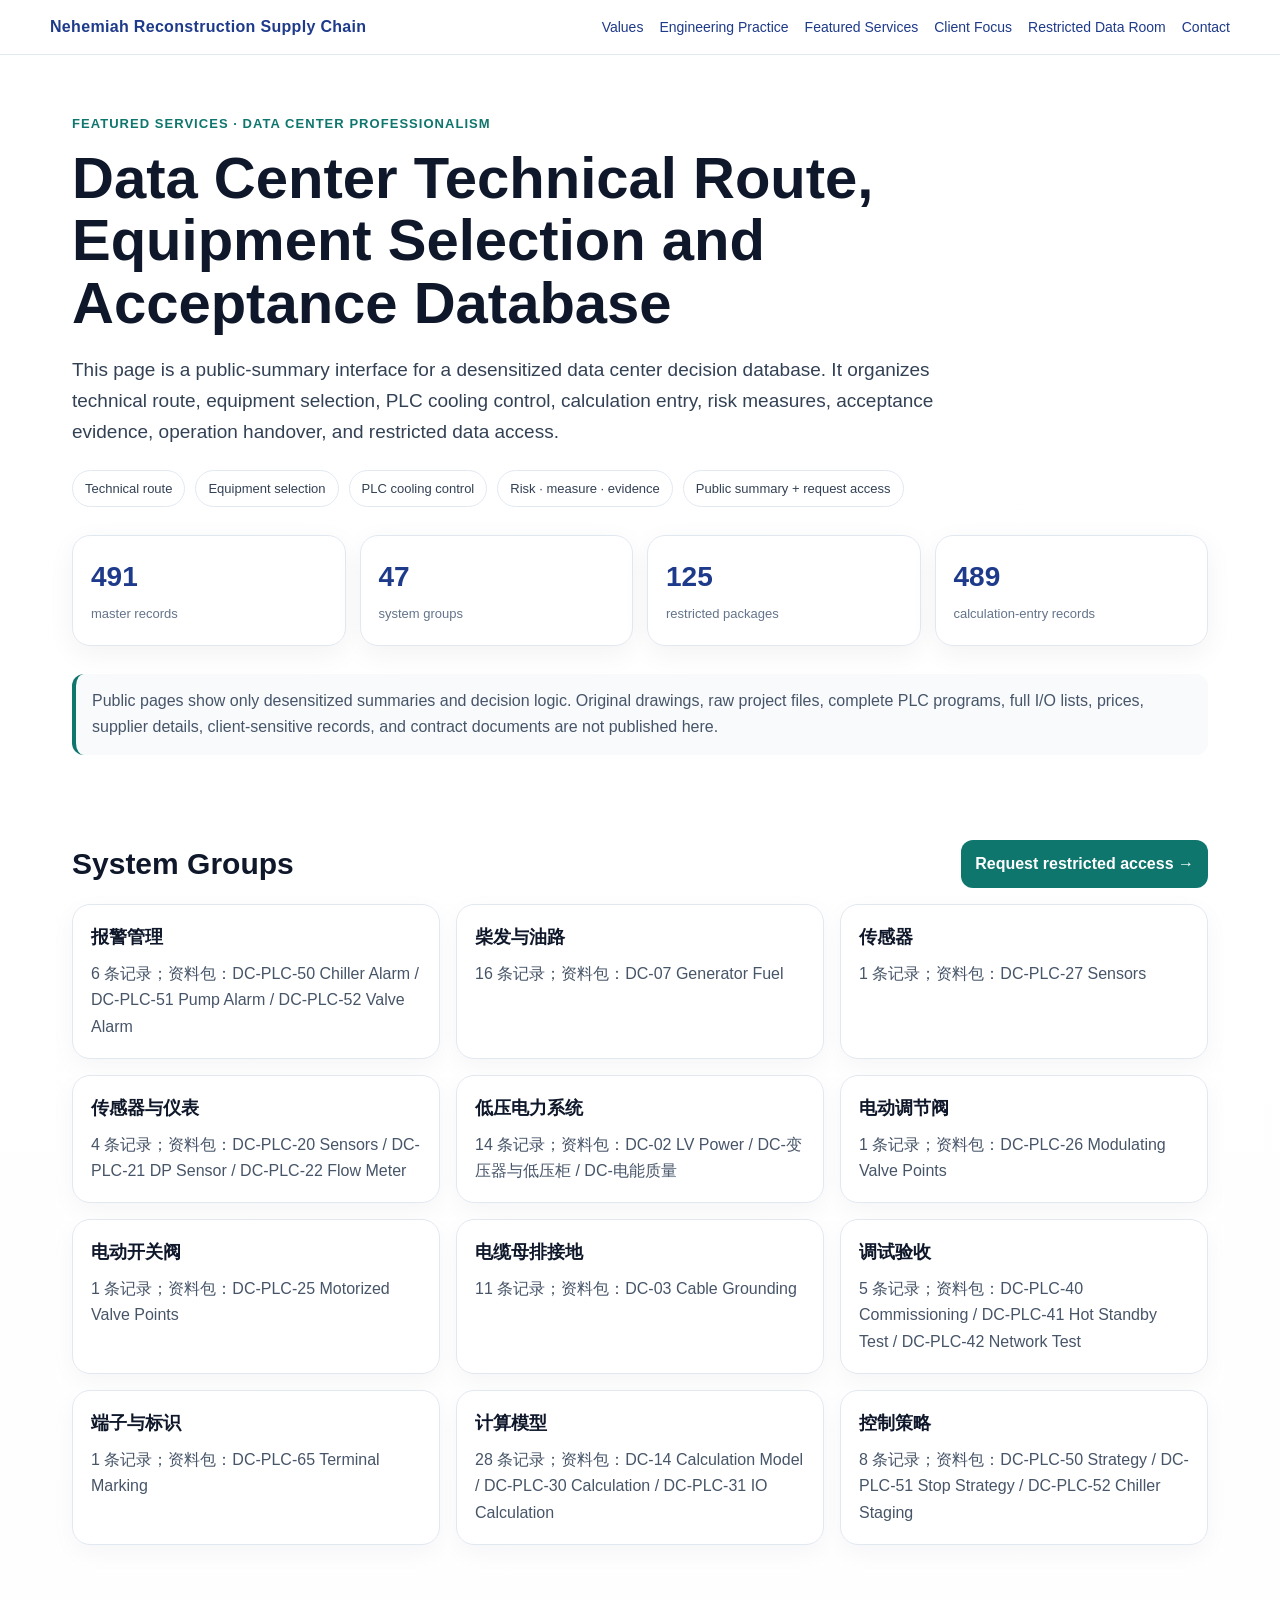
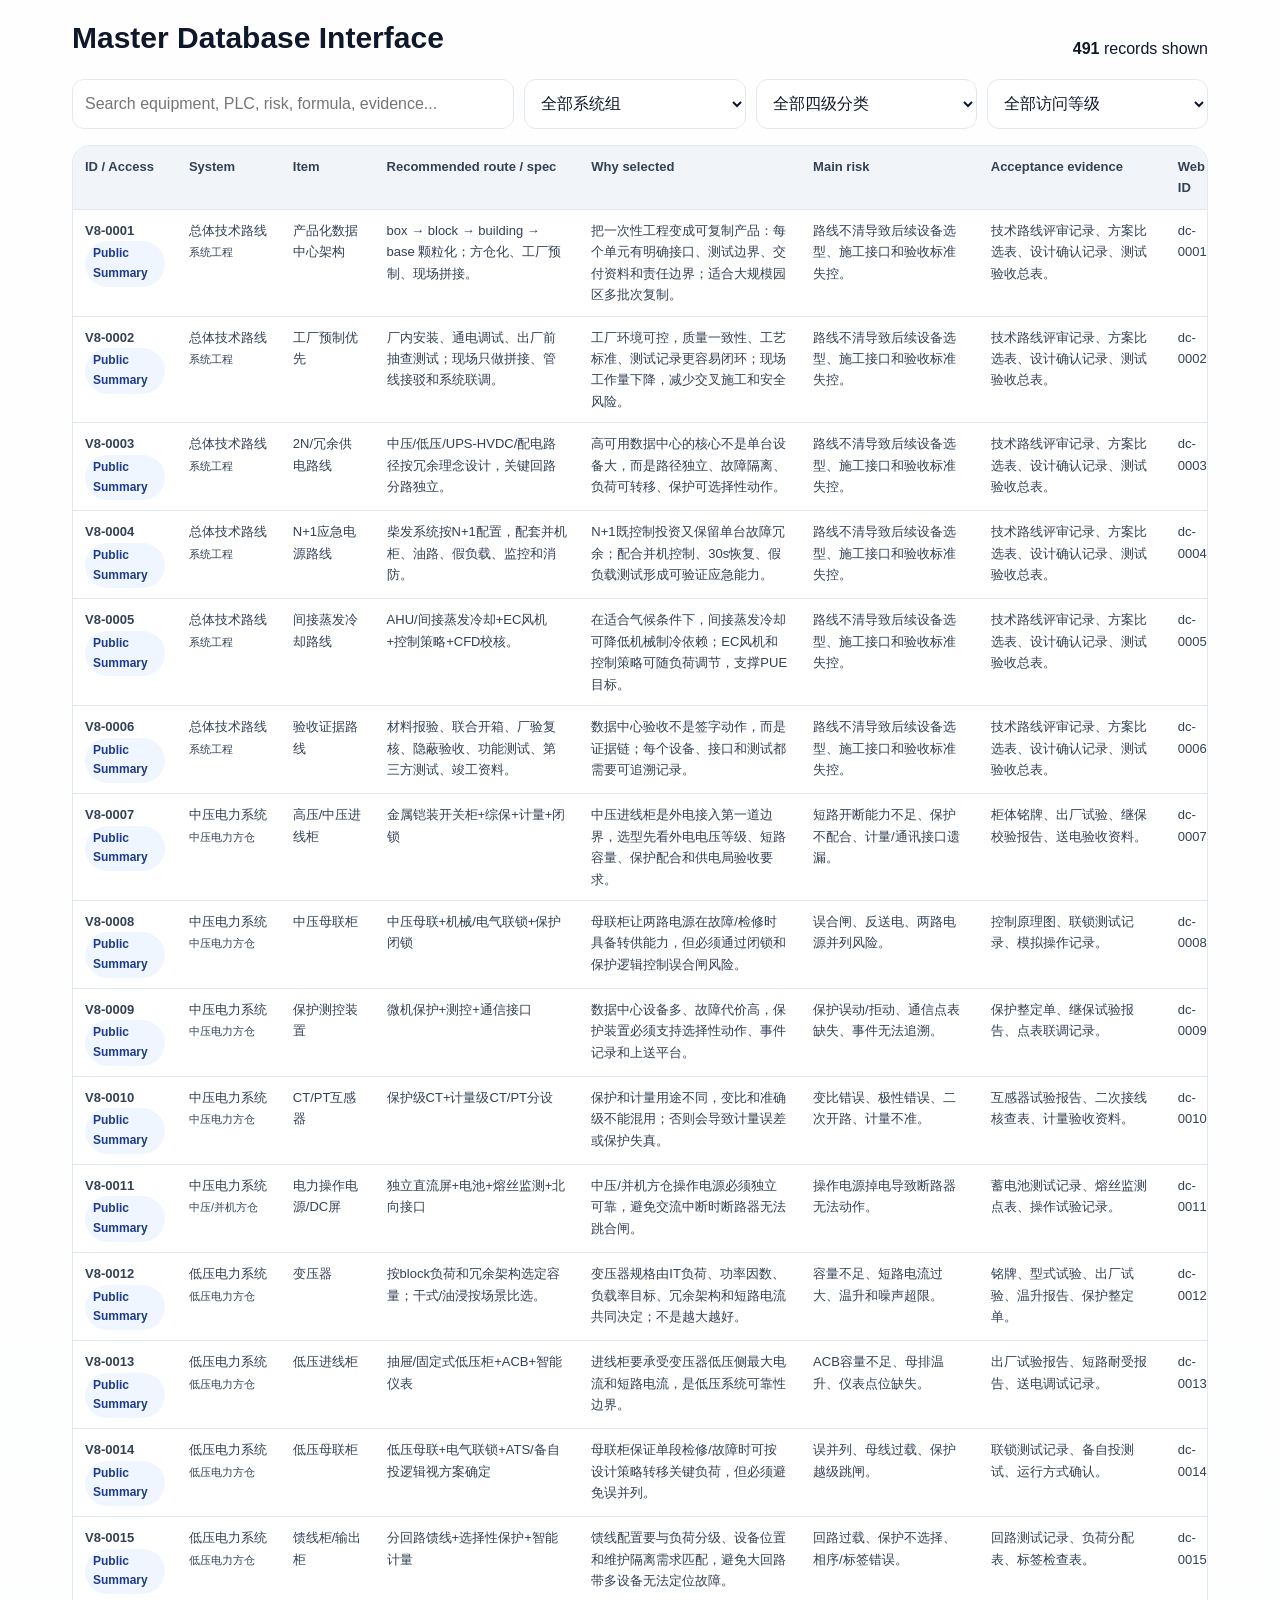
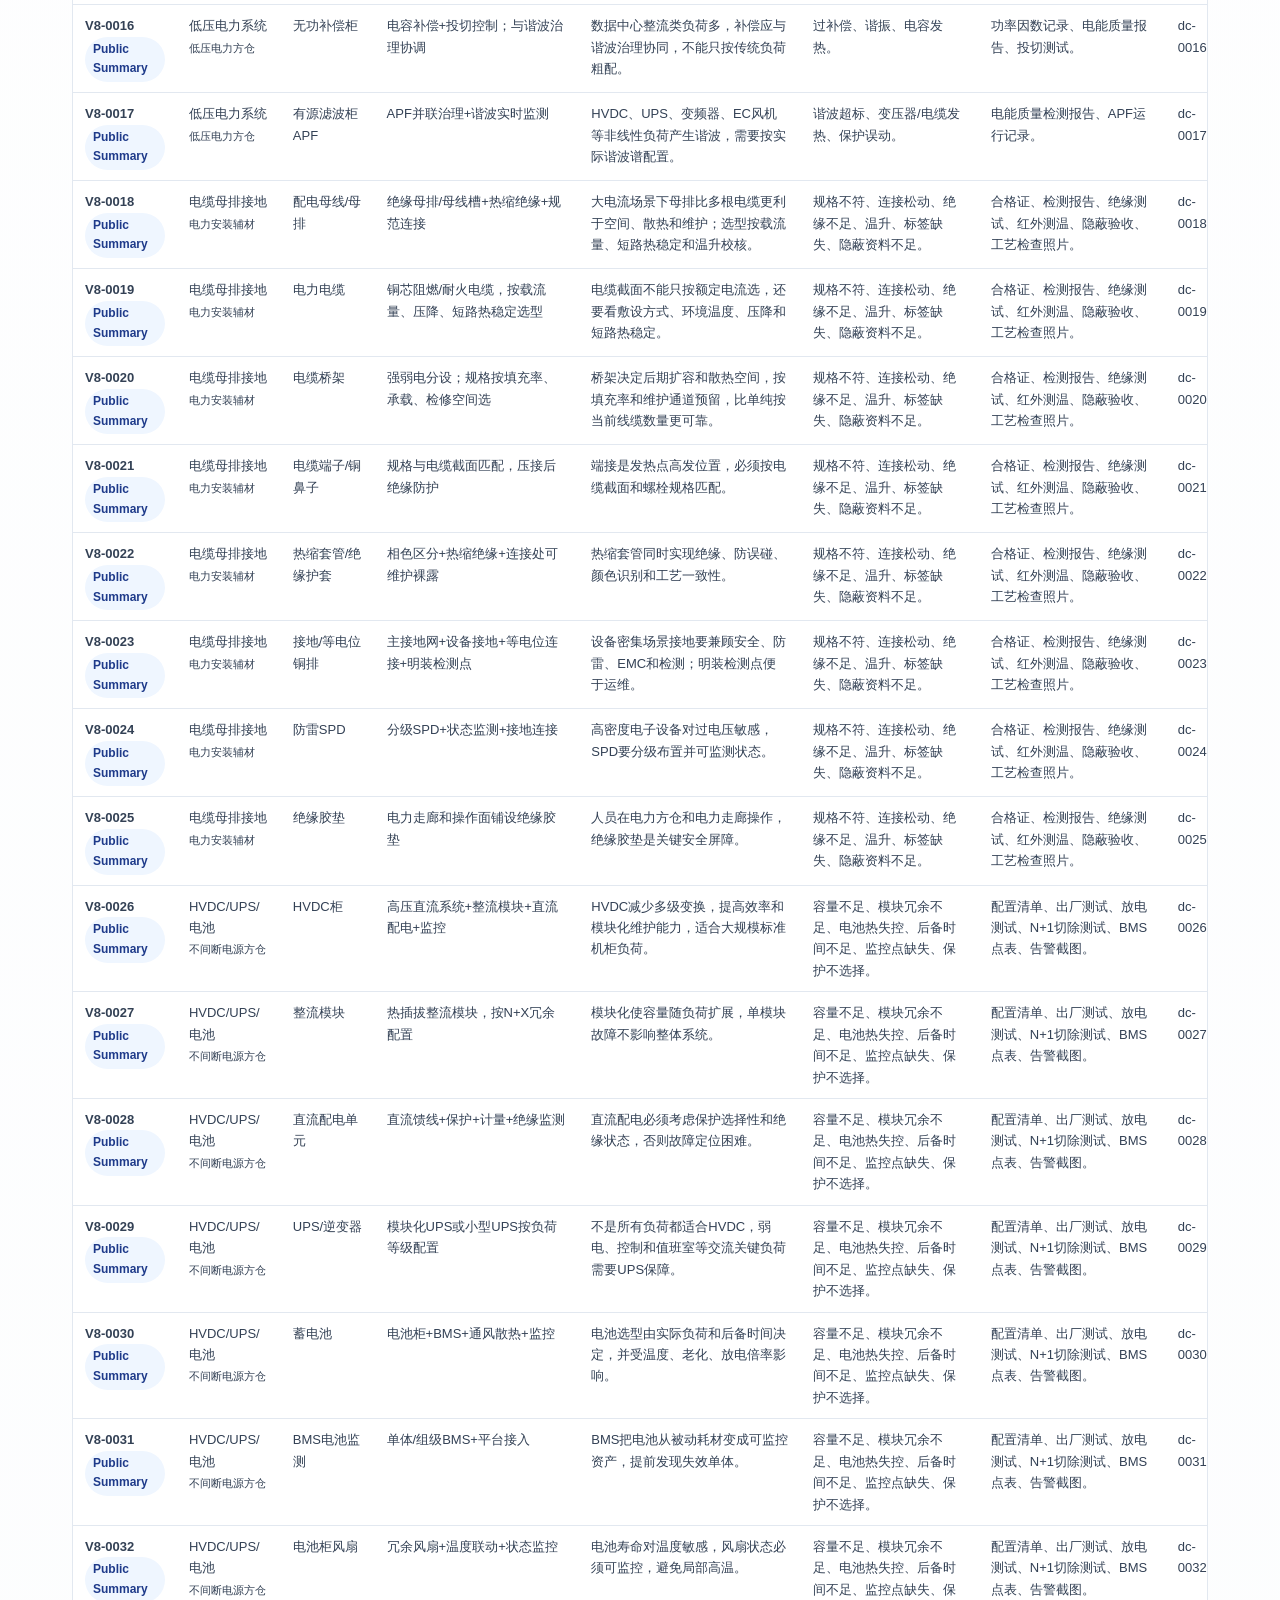
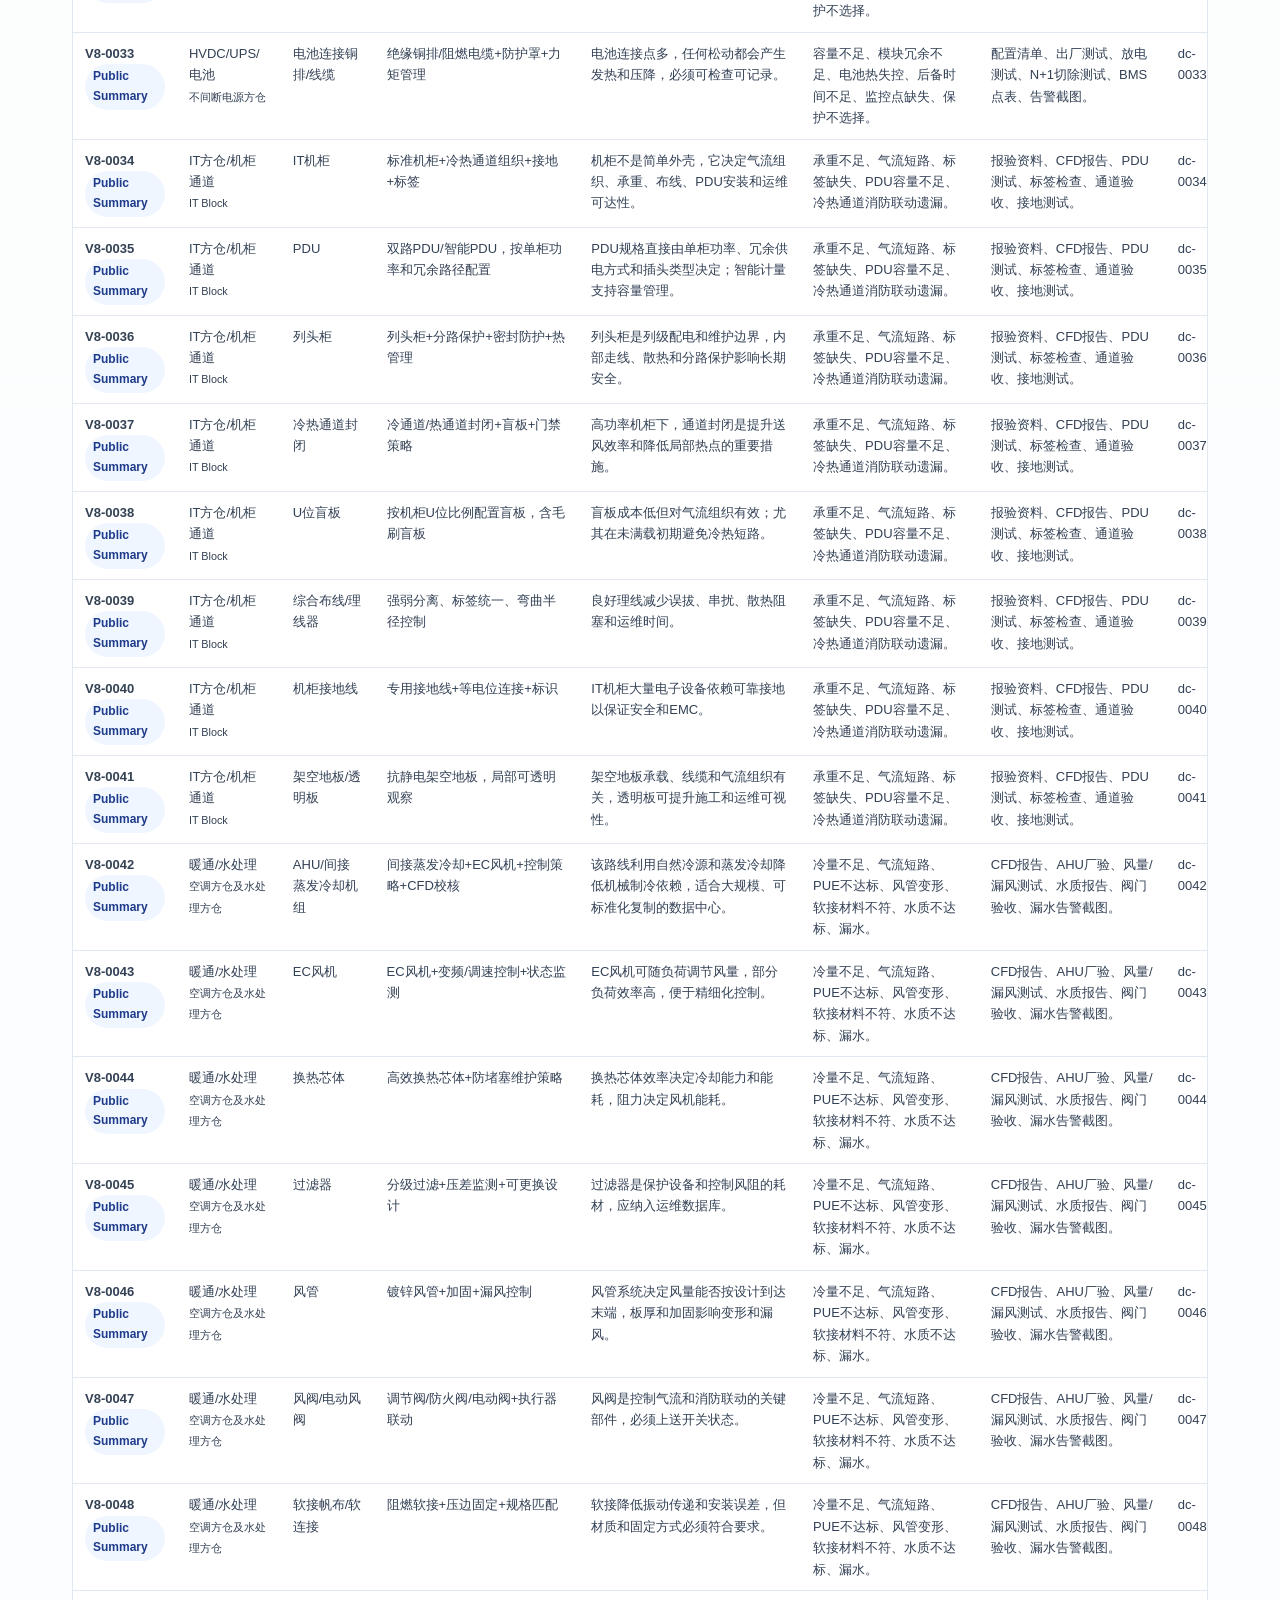
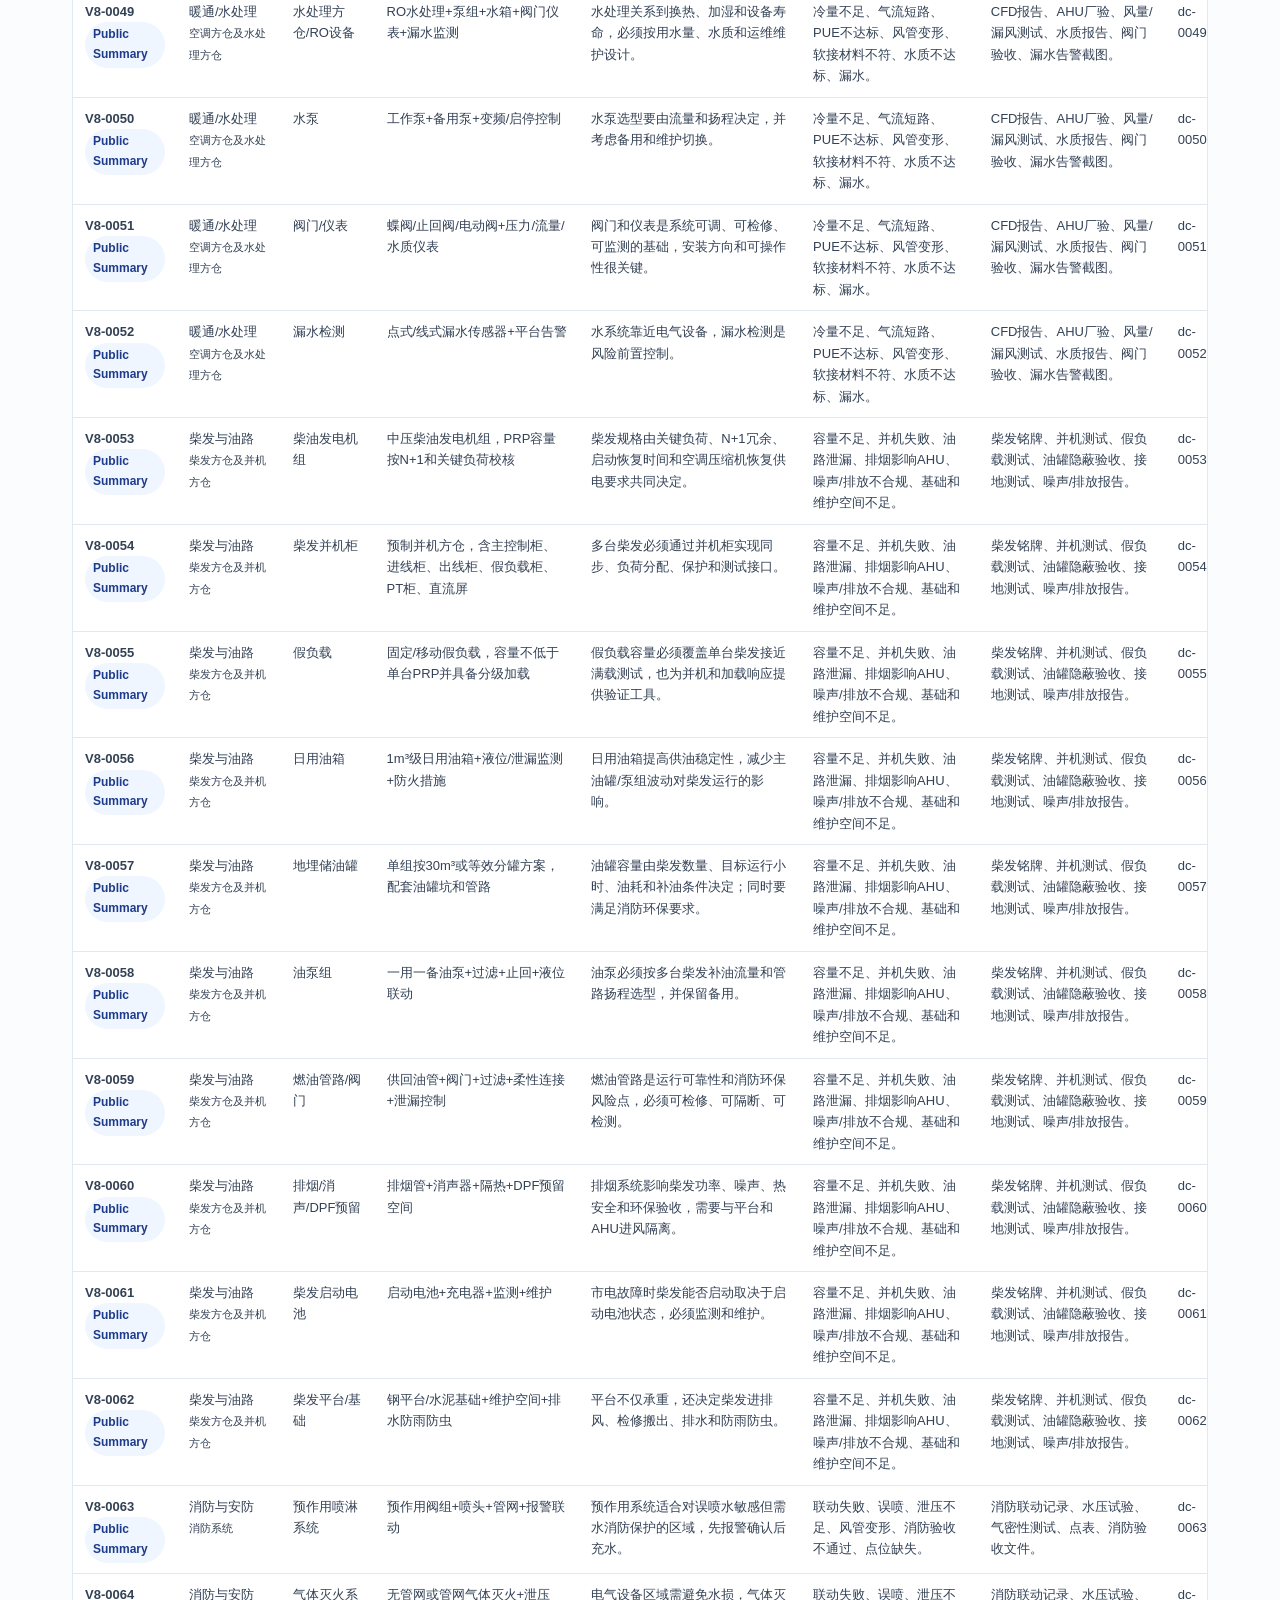
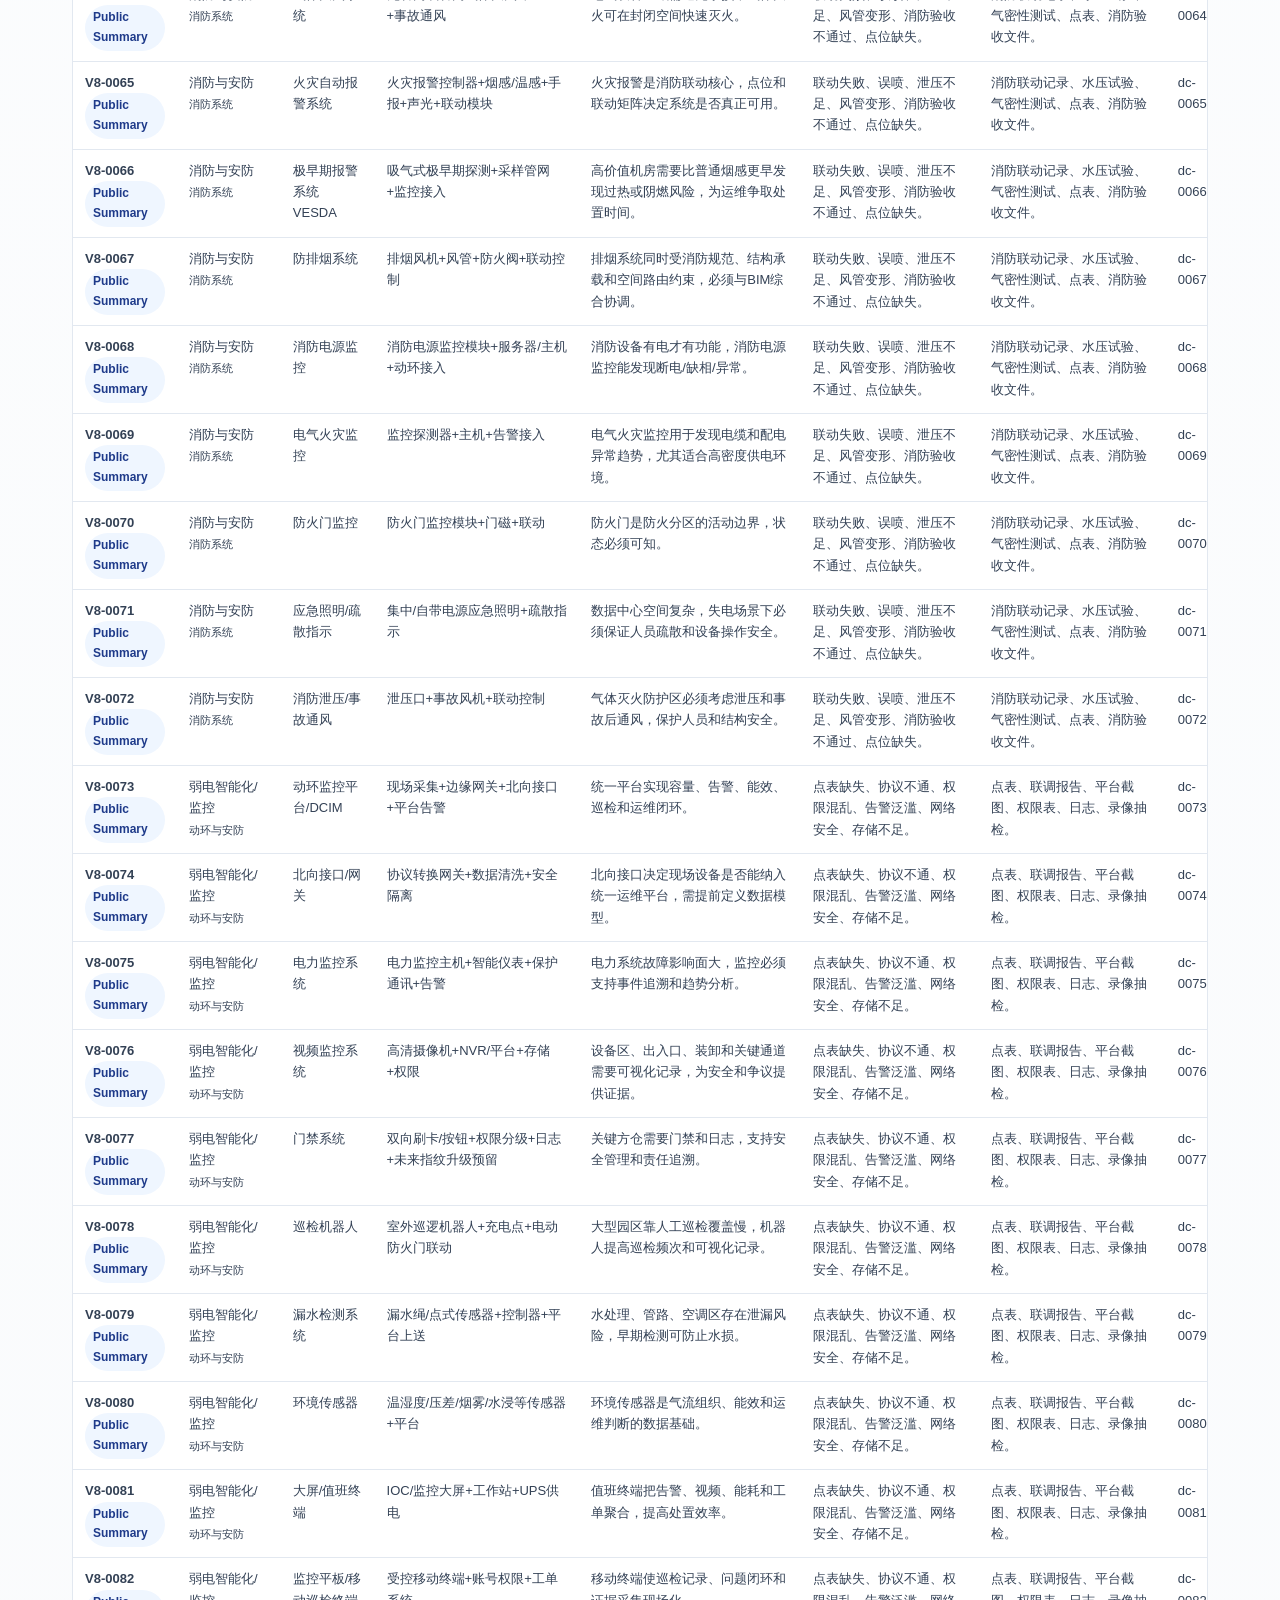
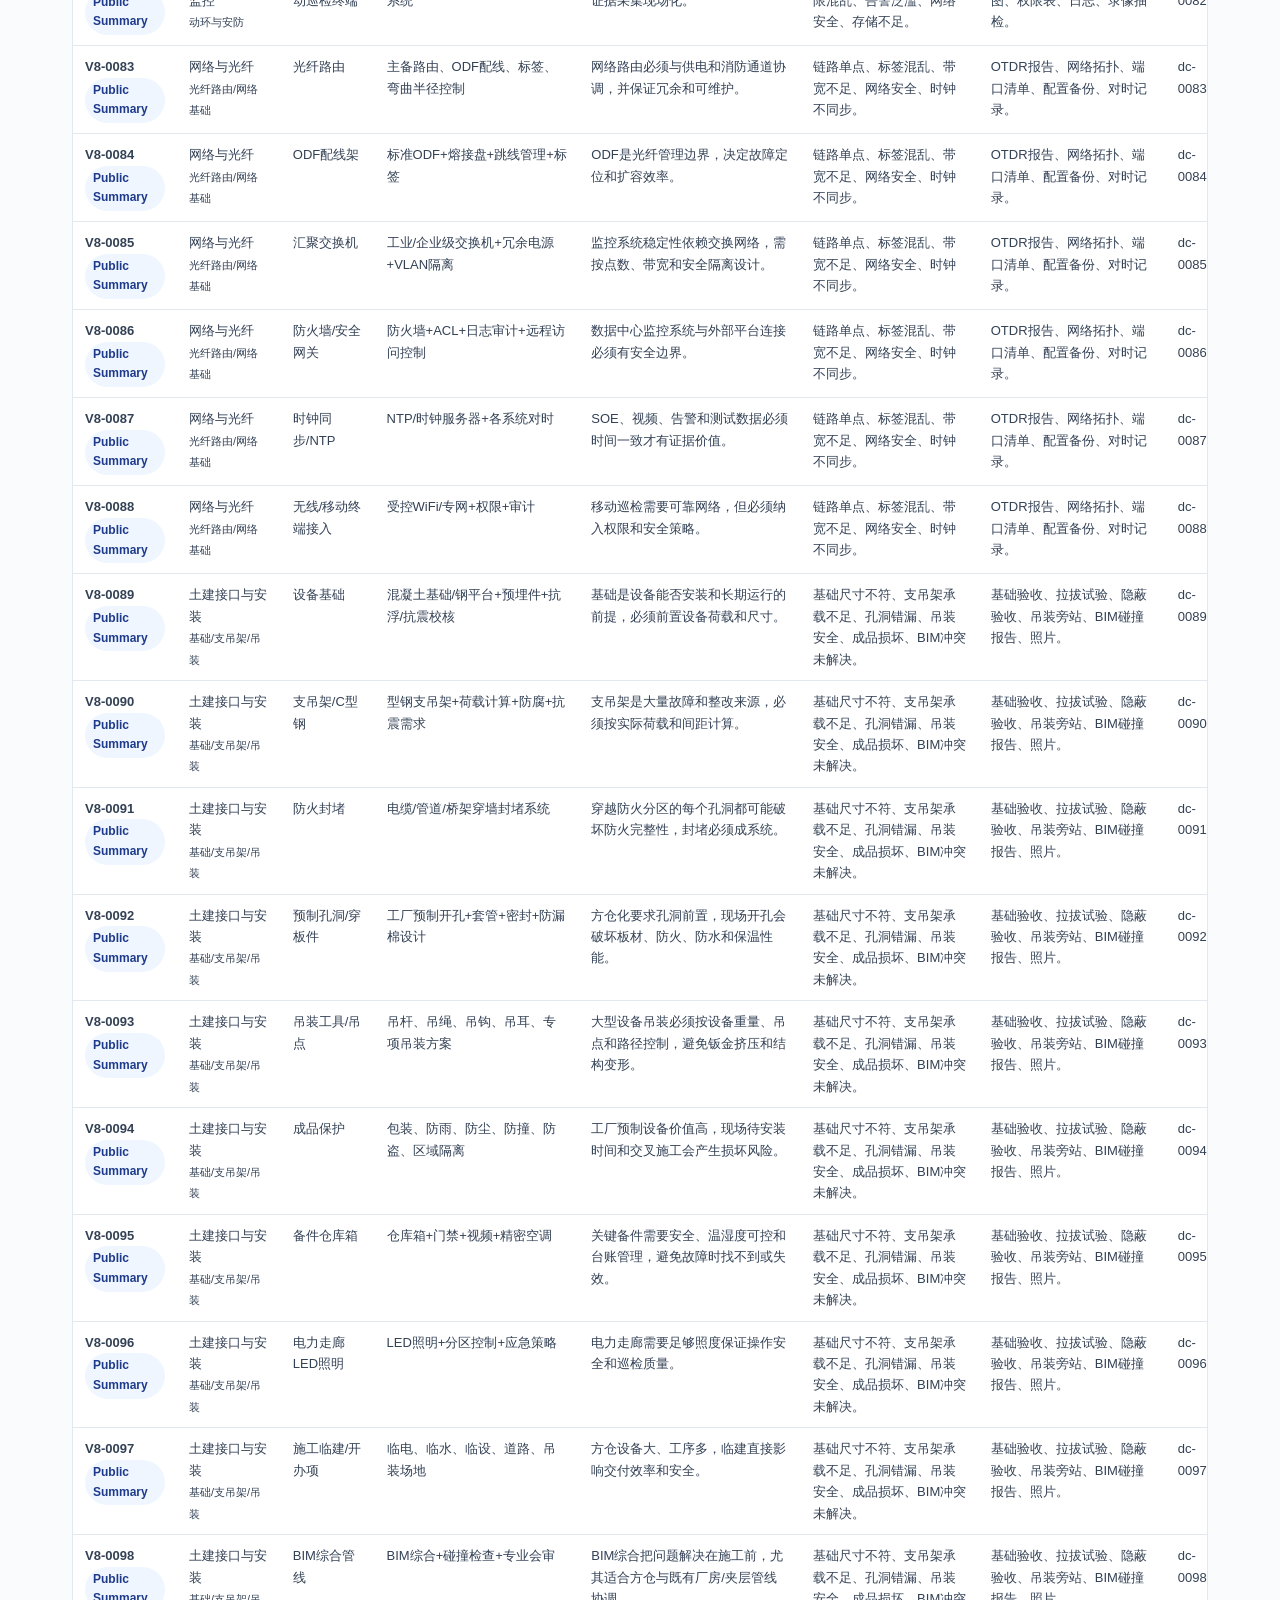
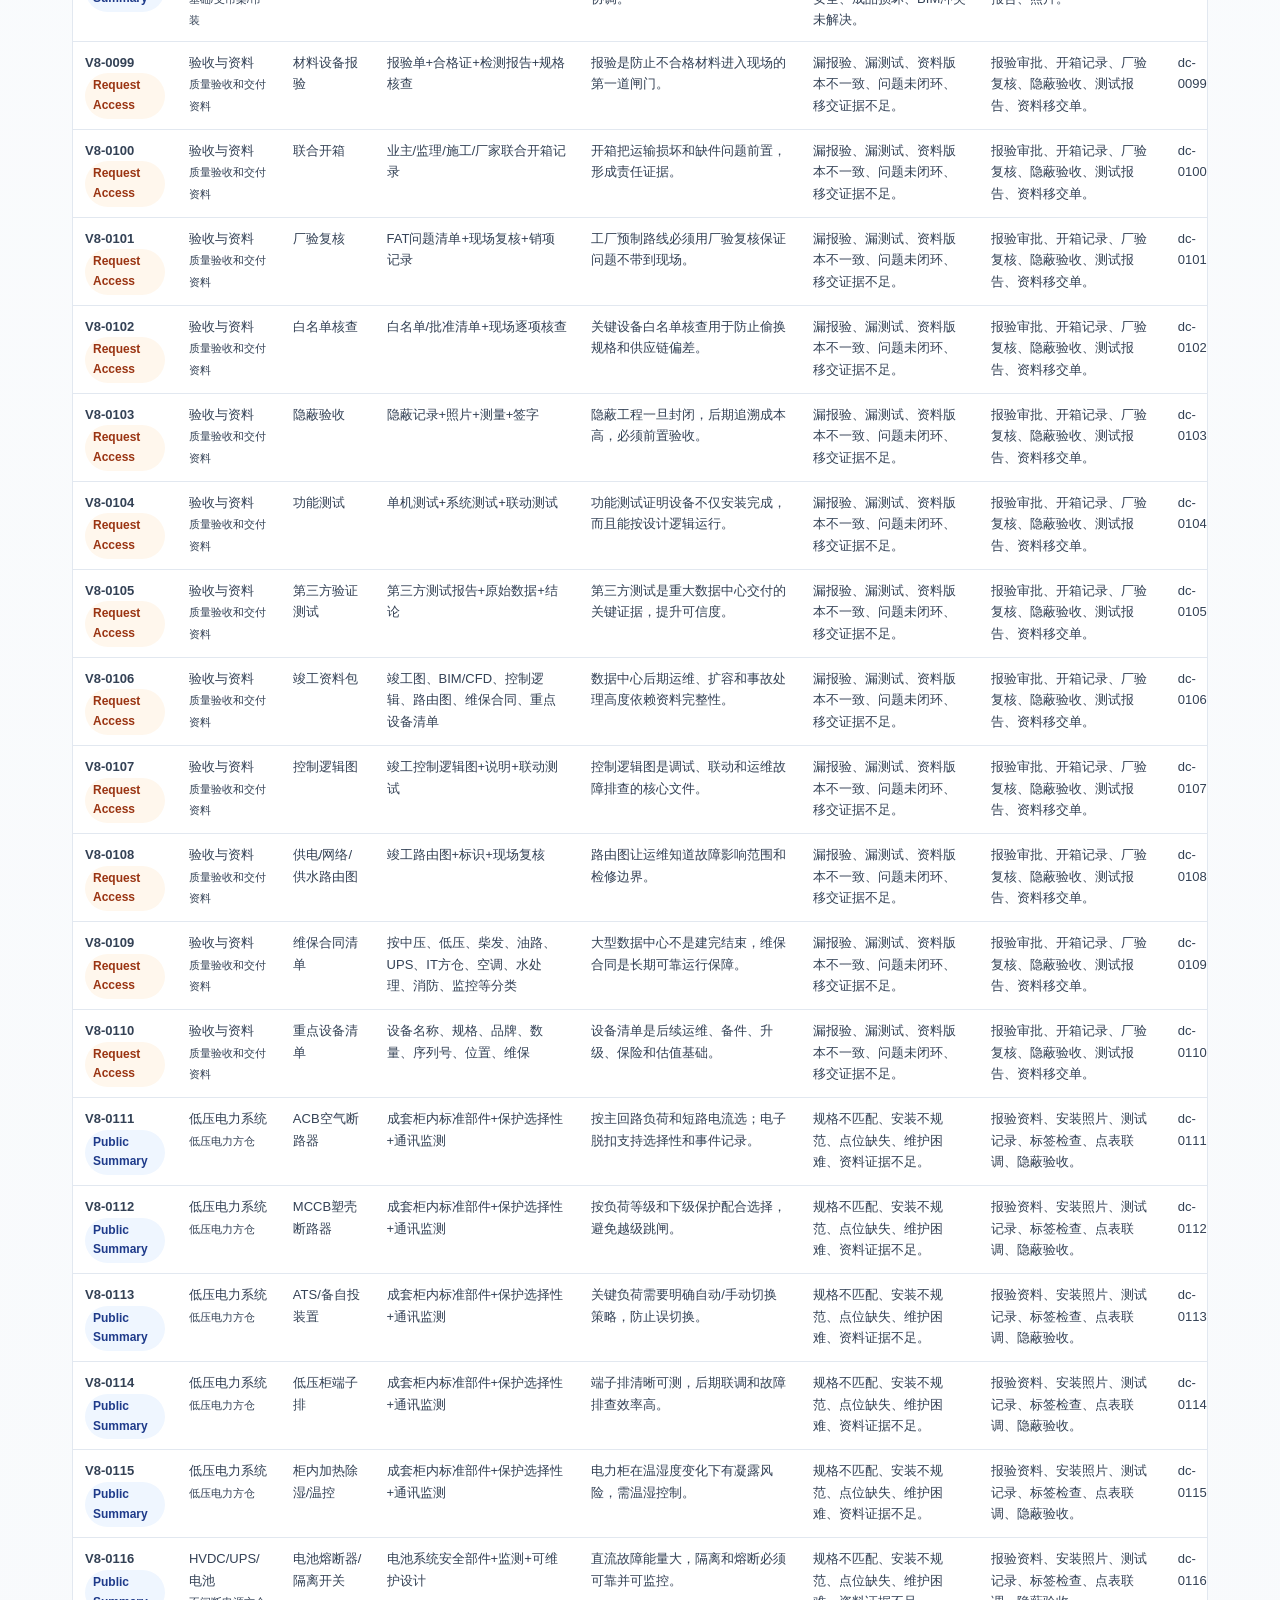
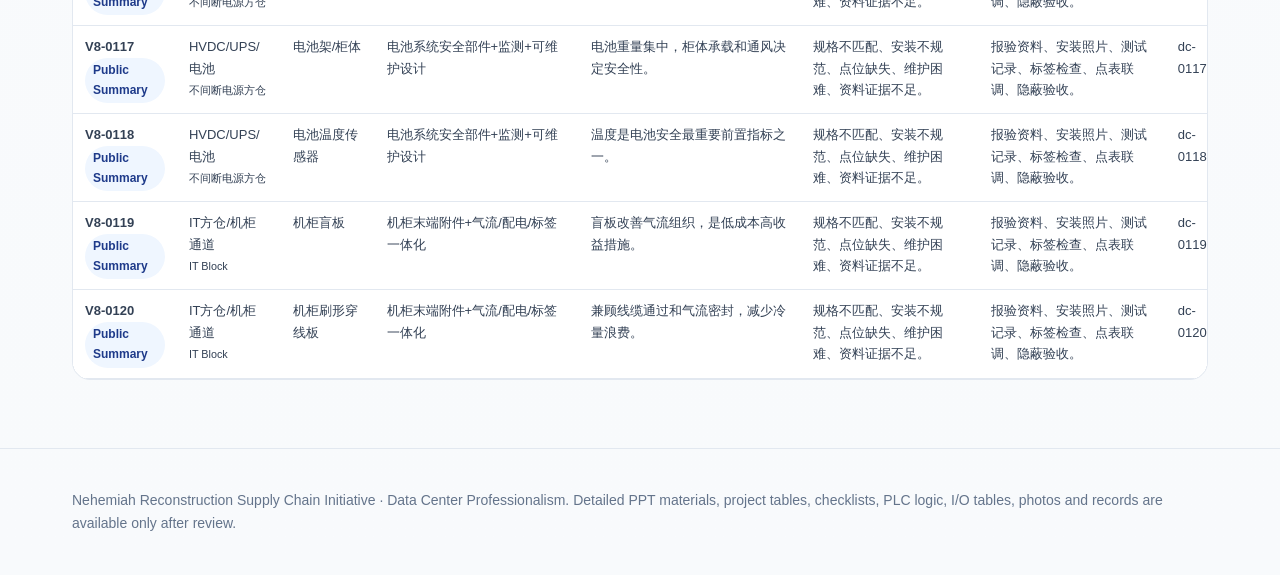
==== featured/data-center.html @ d28fca25 "Add files via upload" ====
<!doctype html>
<html lang="en">
<head>
  <meta charset="utf-8">
  <meta name="viewport" content="width=device-width, initial-scale=1">
  <title>Data Center Professionalism | Nehemiah Reconstruction Supply Chain Initiative</title>
  <meta name="description" content="A desensitized data center professional service database covering equipment selection, technical route, PLC cooling control, risk control, acceptance evidence and restricted data room interface.">
  <link rel="stylesheet" href="../assets/data-center.css">
</head>
<body>
<header class="site-header">
  <div class="container nav">
    <a class="logo" href="../index.html">Nehemiah Reconstruction Supply Chain</a>
    <nav class="nav-links">
      <a href="../index.html#values">Values</a>
      <a href="../index.html#engineering-practice">Engineering Practice</a>
      <a href="../index.html#featured-services">Featured Services</a>
      <a href="../index.html#client-focus">Client Focus</a>
      <a href="../internal-data-room.html">Restricted Data Room</a>
      <a href="../index.html#contact">Contact</a>
    </nav>
  </div>
</header>

<main>
<section class="hero">
  <div class="container">
    <div class="kicker">Featured Services · Data Center Professionalism</div>
    <h1>Data Center Technical Route, Equipment Selection and Acceptance Database</h1>
    <p class="lead">
      This page is a public-summary interface for a desensitized data center decision database.
      It organizes technical route, equipment selection, PLC cooling control, calculation entry,
      risk measures, acceptance evidence, operation handover, and restricted data access.
    </p>
    <div class="badges">
      <span class="badge">Technical route</span>
      <span class="badge">Equipment selection</span>
      <span class="badge">PLC cooling control</span>
      <span class="badge">Risk · measure · evidence</span>
      <span class="badge">Public summary + request access</span>
    </div>
    <div class="stats">
      <div class="stat"><b id="countRecords">—</b><span>master records</span></div>
      <div class="stat"><b id="countSystems">—</b><span>system groups</span></div>
      <div class="stat"><b id="countPackages">—</b><span>restricted packages</span></div>
      <div class="stat"><b id="countCalc">—</b><span>calculation-entry records</span></div>
    </div>
    <p class="note">
      Public pages show only desensitized summaries and decision logic. Original drawings, raw
      project files, complete PLC programs, full I/O lists, prices, supplier details, client-sensitive
      records, and contract documents are not published here.
    </p>
  </div>
</section>

<section class="section">
  <div class="container">
    <div class="section-head">
      <h2>System Groups</h2>
      <a class="button secondary" href="../internal-data-room.html">Request restricted access →</a>
    </div>
    <div class="card-grid" id="systemCards"></div>
  </div>
</section>

<section class="section">
  <div class="container">
    <div class="section-head">
      <h2>Master Database Interface</h2>
      <span><b id="filteredCount">—</b> records shown</span>
    </div>
    <div class="filters">
      <input id="search" type="search" placeholder="Search equipment, PLC, risk, formula, evidence...">
      <select id="filterGroup"></select>
      <select id="filterTopic"></select>
      <select id="filterAccess"></select>
    </div>
    <div class="table-wrap">
      <table aria-label="Data center master decision table">
        <thead>
          <tr>
            <th>ID / Access</th>
            <th>System</th>
            <th>Item</th>
            <th>Recommended route / spec</th>
            <th>Why selected</th>
            <th>Main risk</th>
            <th>Acceptance evidence</th>
            <th>Web ID</th>
          </tr>
        </thead>
        <tbody id="tableBody">
          <tr><td colspan="8">Loading database...</td></tr>
        </tbody>
      </table>
    </div>

    <div class="detail" id="detail">
      <h2 id="detailTitle"></h2>
      <p id="detailMeta"></p>
      <div class="detail-grid" id="detailGrid"></div>
    </div>
  </div>
</section>
</main>

<footer class="footer">
  <div class="container">
    <p>
      Nehemiah Reconstruction Supply Chain Initiative · Data Center Professionalism.
      Detailed PPT materials, project tables, checklists, PLC logic, I/O tables, photos and records
      are available only after review.
    </p>
  </div>
</footer>
<script src="../assets/data-center.js"></script>
</body>
</html>
---- assets/data-center.css ----
:root{
  --bg:#f8fafc;
  --panel:#ffffff;
  --ink:#0f172a;
  --muted:#64748b;
  --line:#e2e8f0;
  --brand:#1e3a8a;
  --brand2:#0f766e;
  --soft:#eff6ff;
  --warn:#fff7ed;
  --restricted:#fef2f2;
  --radius:18px;
}
*{box-sizing:border-box}
body{
  margin:0;
  font-family:-apple-system,BlinkMacSystemFont,"Segoe UI",Roboto,"Noto Sans SC","PingFang SC","Microsoft YaHei",Arial,sans-serif;
  color:var(--ink);
  background:linear-gradient(180deg,#ffffff 0%,var(--bg) 100%);
  line-height:1.65;
}
a{color:var(--brand);text-decoration:none}
a:hover{text-decoration:underline}
.container{max-width:1180px;margin:0 auto;padding:0 22px}
.site-header{
  position:sticky;top:0;z-index:10;
  background:rgba(255,255,255,.92);backdrop-filter:blur(12px);
  border-bottom:1px solid var(--line);
}
.nav{display:flex;align-items:center;justify-content:space-between;gap:18px;padding:14px 0}
.logo{font-weight:800;letter-spacing:.02em;color:var(--brand)}
.nav-links{display:flex;gap:16px;flex-wrap:wrap;font-size:14px}
.hero{padding:58px 0 34px}
.kicker{font-weight:700;color:var(--brand2);text-transform:uppercase;letter-spacing:.08em;font-size:13px}
h1{font-size:clamp(34px,5vw,58px);line-height:1.08;margin:12px 0 16px;max-width:880px}
.lead{font-size:19px;color:#334155;max-width:880px}
.badges{display:flex;gap:10px;flex-wrap:wrap;margin:22px 0}
.badge{padding:7px 12px;border:1px solid var(--line);background:var(--panel);border-radius:999px;font-size:13px;color:#334155}
.stats{display:grid;grid-template-columns:repeat(4,minmax(0,1fr));gap:14px;margin:28px 0}
.stat{background:var(--panel);border:1px solid var(--line);border-radius:var(--radius);padding:18px;box-shadow:0 8px 28px rgba(15,23,42,.05)}
.stat b{display:block;font-size:28px;color:var(--brand)}
.stat span{color:var(--muted);font-size:13px}
.section{padding:34px 0}
.section-head{display:flex;align-items:end;justify-content:space-between;gap:20px;margin-bottom:16px}
.section h2{font-size:30px;margin:0}
.card-grid{display:grid;grid-template-columns:repeat(3,minmax(0,1fr));gap:16px}
.card{background:var(--panel);border:1px solid var(--line);border-radius:var(--radius);padding:18px;box-shadow:0 8px 26px rgba(15,23,42,.04)}
.card h3{margin:0 0 8px;font-size:18px}
.card p{margin:0;color:#475569}
.filters{display:grid;grid-template-columns:2fr 1fr 1fr 1fr;gap:10px;margin:16px 0}
input,select,button{font:inherit}
input,select{
  width:100%;padding:11px 12px;border:1px solid var(--line);border-radius:12px;background:#fff;color:var(--ink)
}
button,.button{
  display:inline-block;border:0;background:var(--brand);color:#fff;padding:11px 14px;border-radius:12px;cursor:pointer;font-weight:700
}
.button.secondary{background:#0f766e}
.table-wrap{overflow:auto;background:var(--panel);border:1px solid var(--line);border-radius:var(--radius)}
table{border-collapse:collapse;width:100%;min-width:1150px;font-size:13px}
th,td{padding:10px 12px;border-bottom:1px solid var(--line);vertical-align:top}
th{position:sticky;top:0;background:#f1f5f9;text-align:left;z-index:1;color:#334155}
td{color:#334155}
.tag{display:inline-block;padding:3px 8px;border-radius:999px;background:var(--soft);color:var(--brand);font-size:12px;font-weight:700}
.tag.req{background:var(--warn);color:#9a3412}
.tag.res{background:var(--restricted);color:#991b1b}
.detail{
  margin-top:18px;background:#fff;border:1px solid var(--line);border-radius:var(--radius);padding:18px;display:none
}
.detail.show{display:block}
.detail-grid{display:grid;grid-template-columns:repeat(2,minmax(0,1fr));gap:12px}
.detail-item{background:#f8fafc;border:1px solid var(--line);border-radius:14px;padding:12px}
.detail-item b{display:block;color:#0f172a;margin-bottom:4px}
.note{background:#f8fafc;border-left:4px solid var(--brand2);padding:14px 16px;color:#475569;border-radius:12px}
.footer{border-top:1px solid var(--line);padding:26px 0;margin-top:34px;color:var(--muted);font-size:14px}
@media(max-width:850px){
  .stats,.card-grid,.detail-grid{grid-template-columns:1fr}
  .filters{grid-template-columns:1fr}
  .nav{align-items:flex-start;flex-direction:column}
}
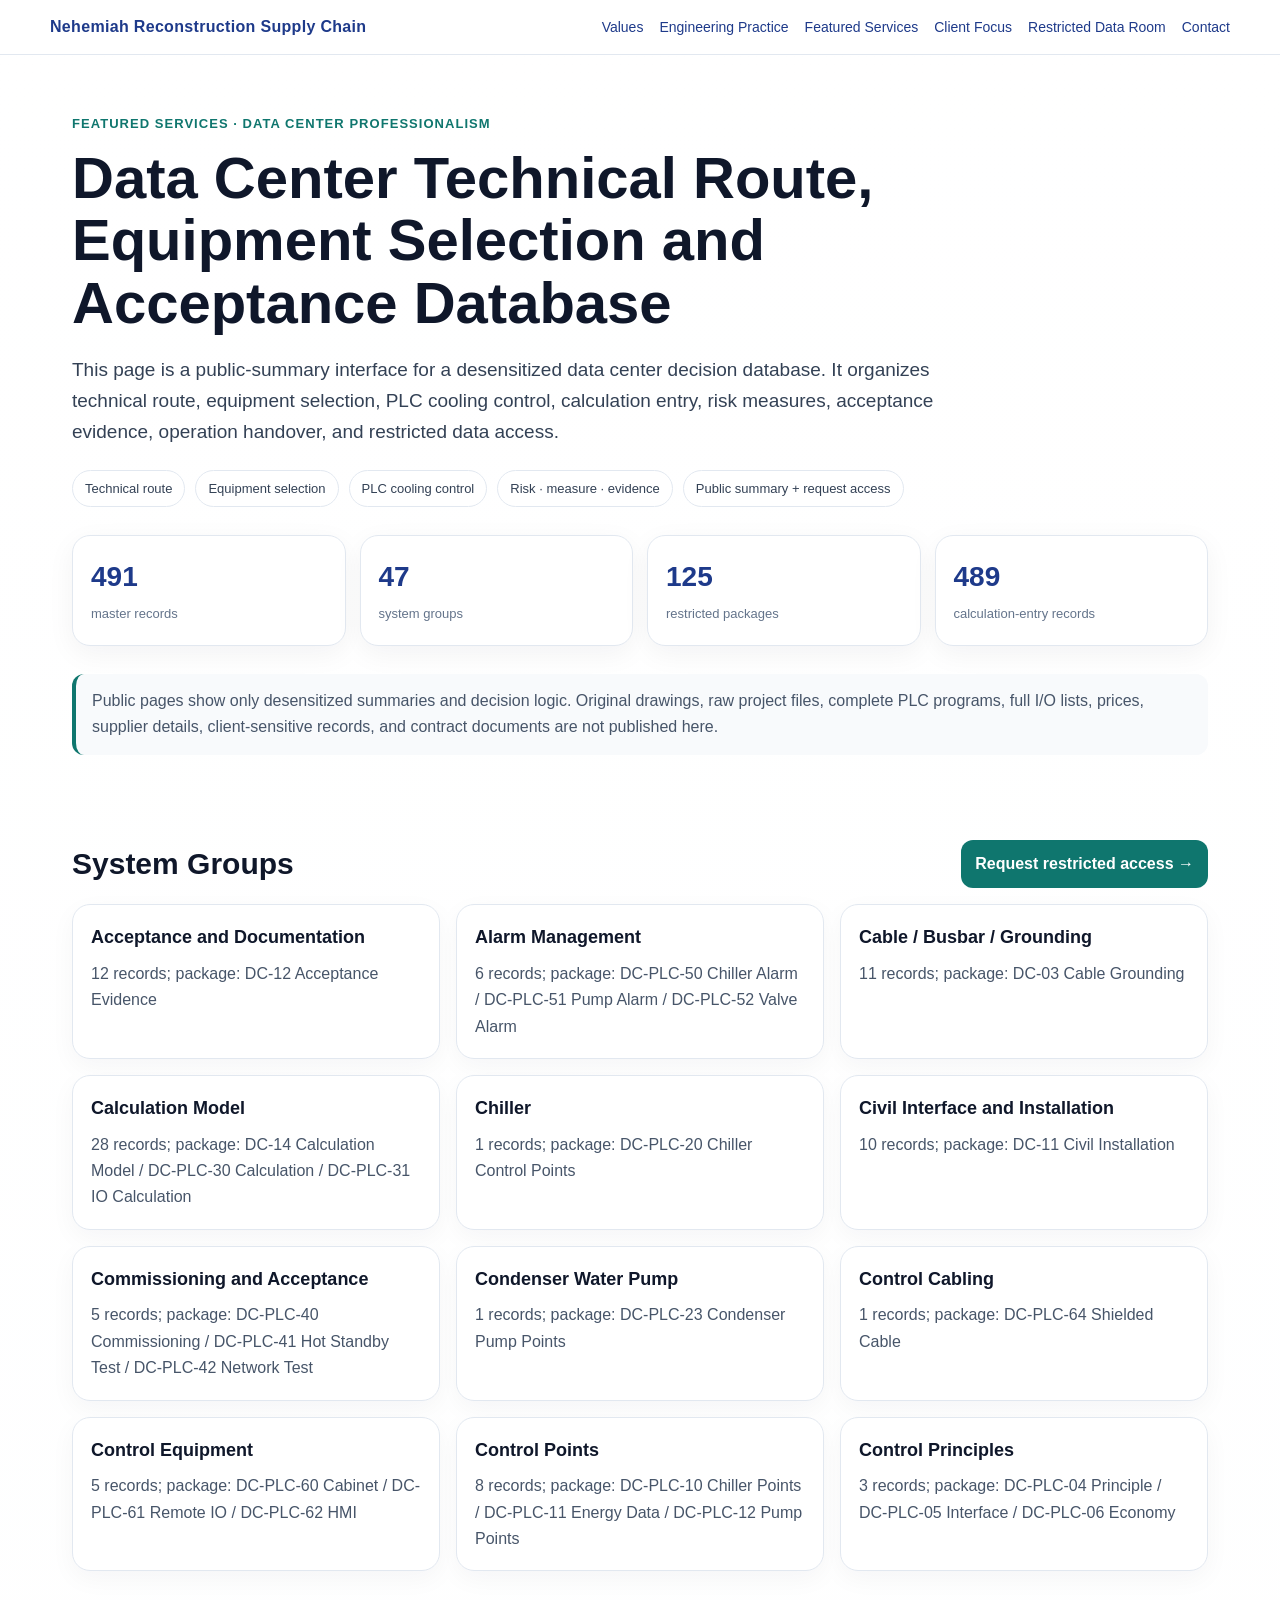
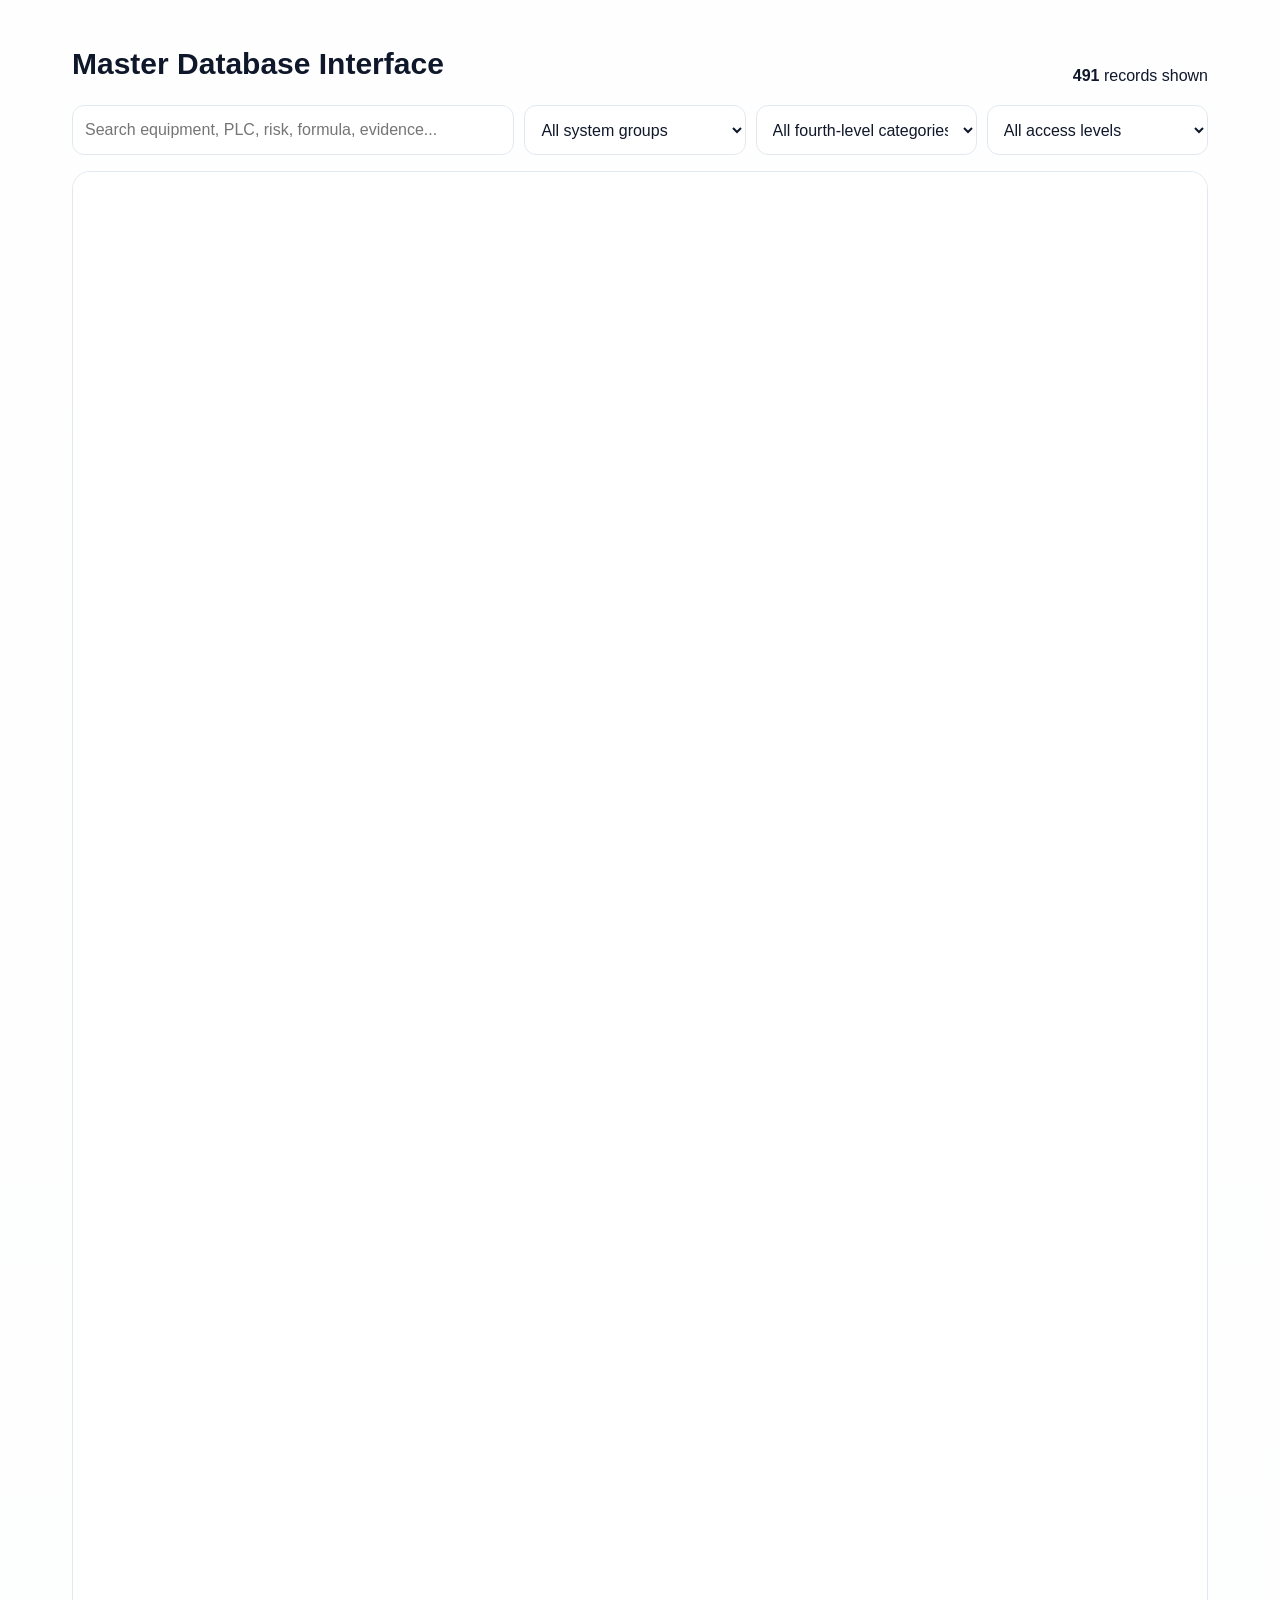
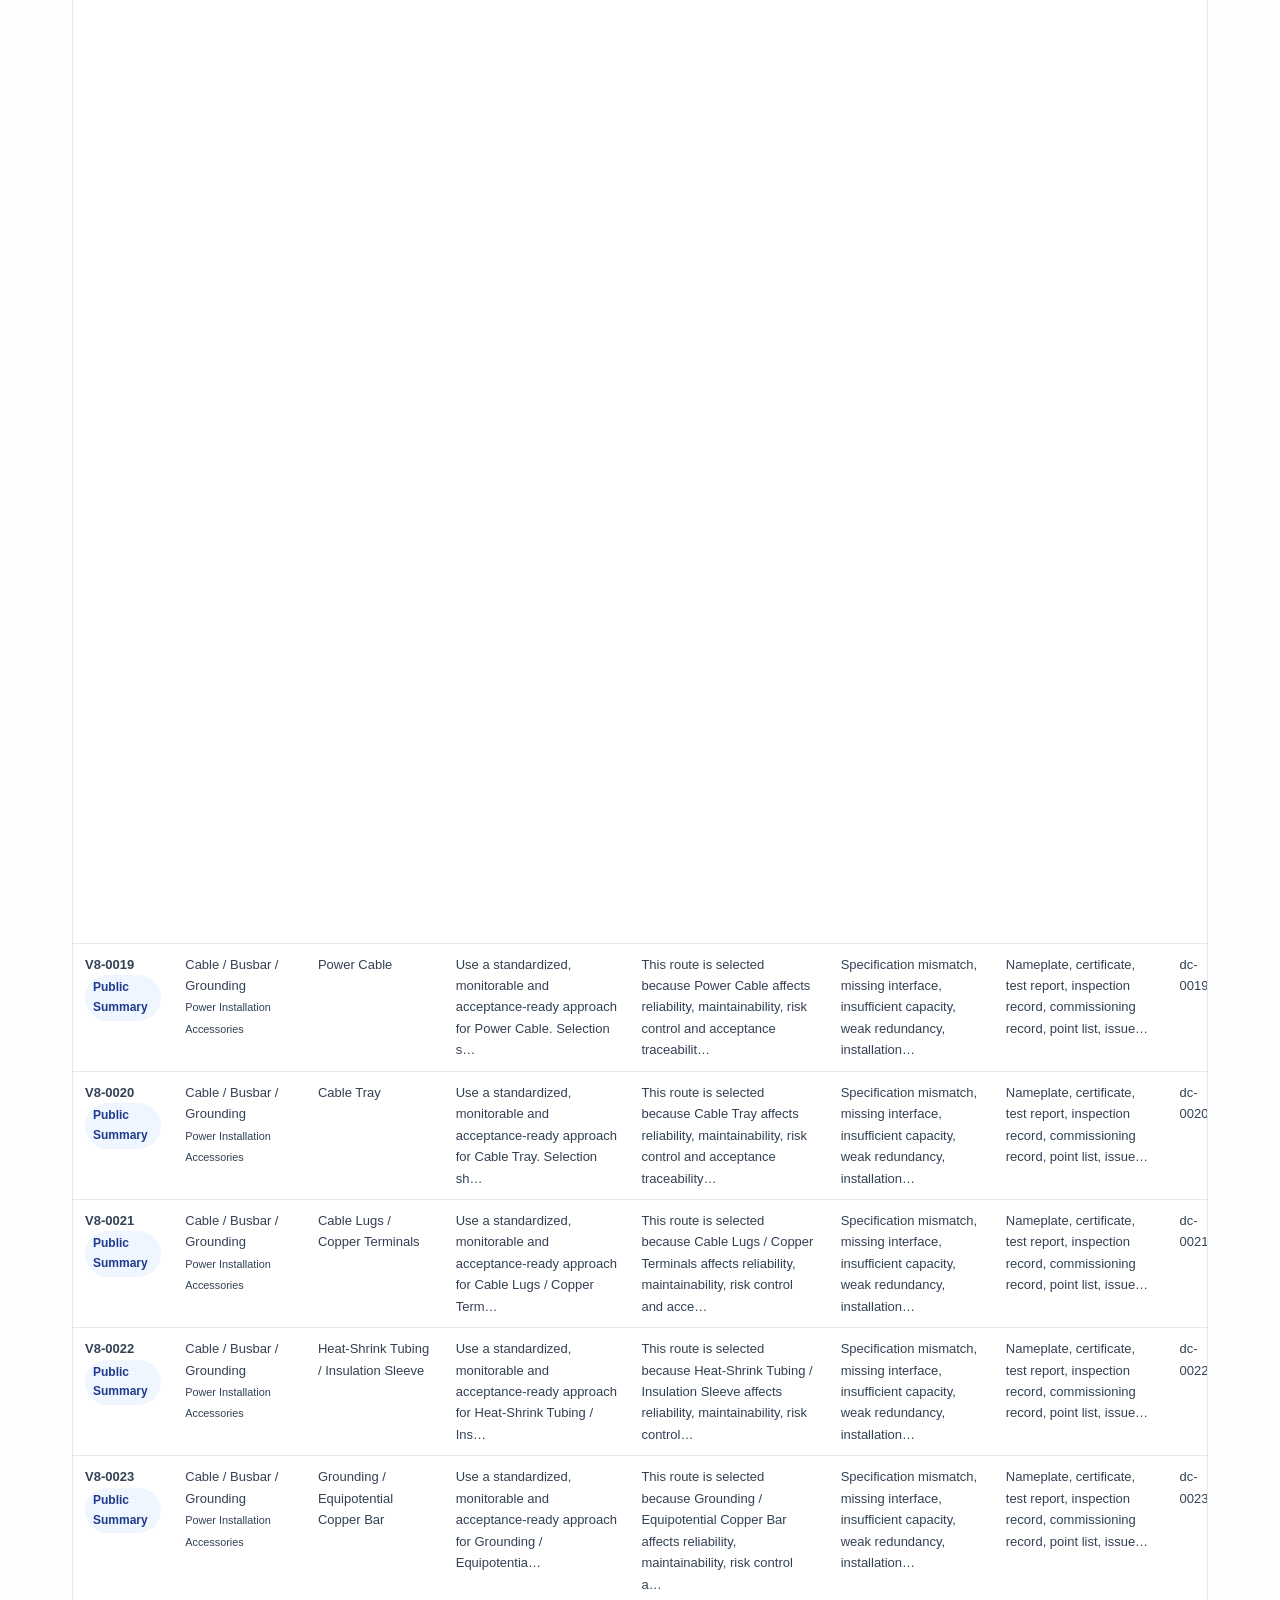
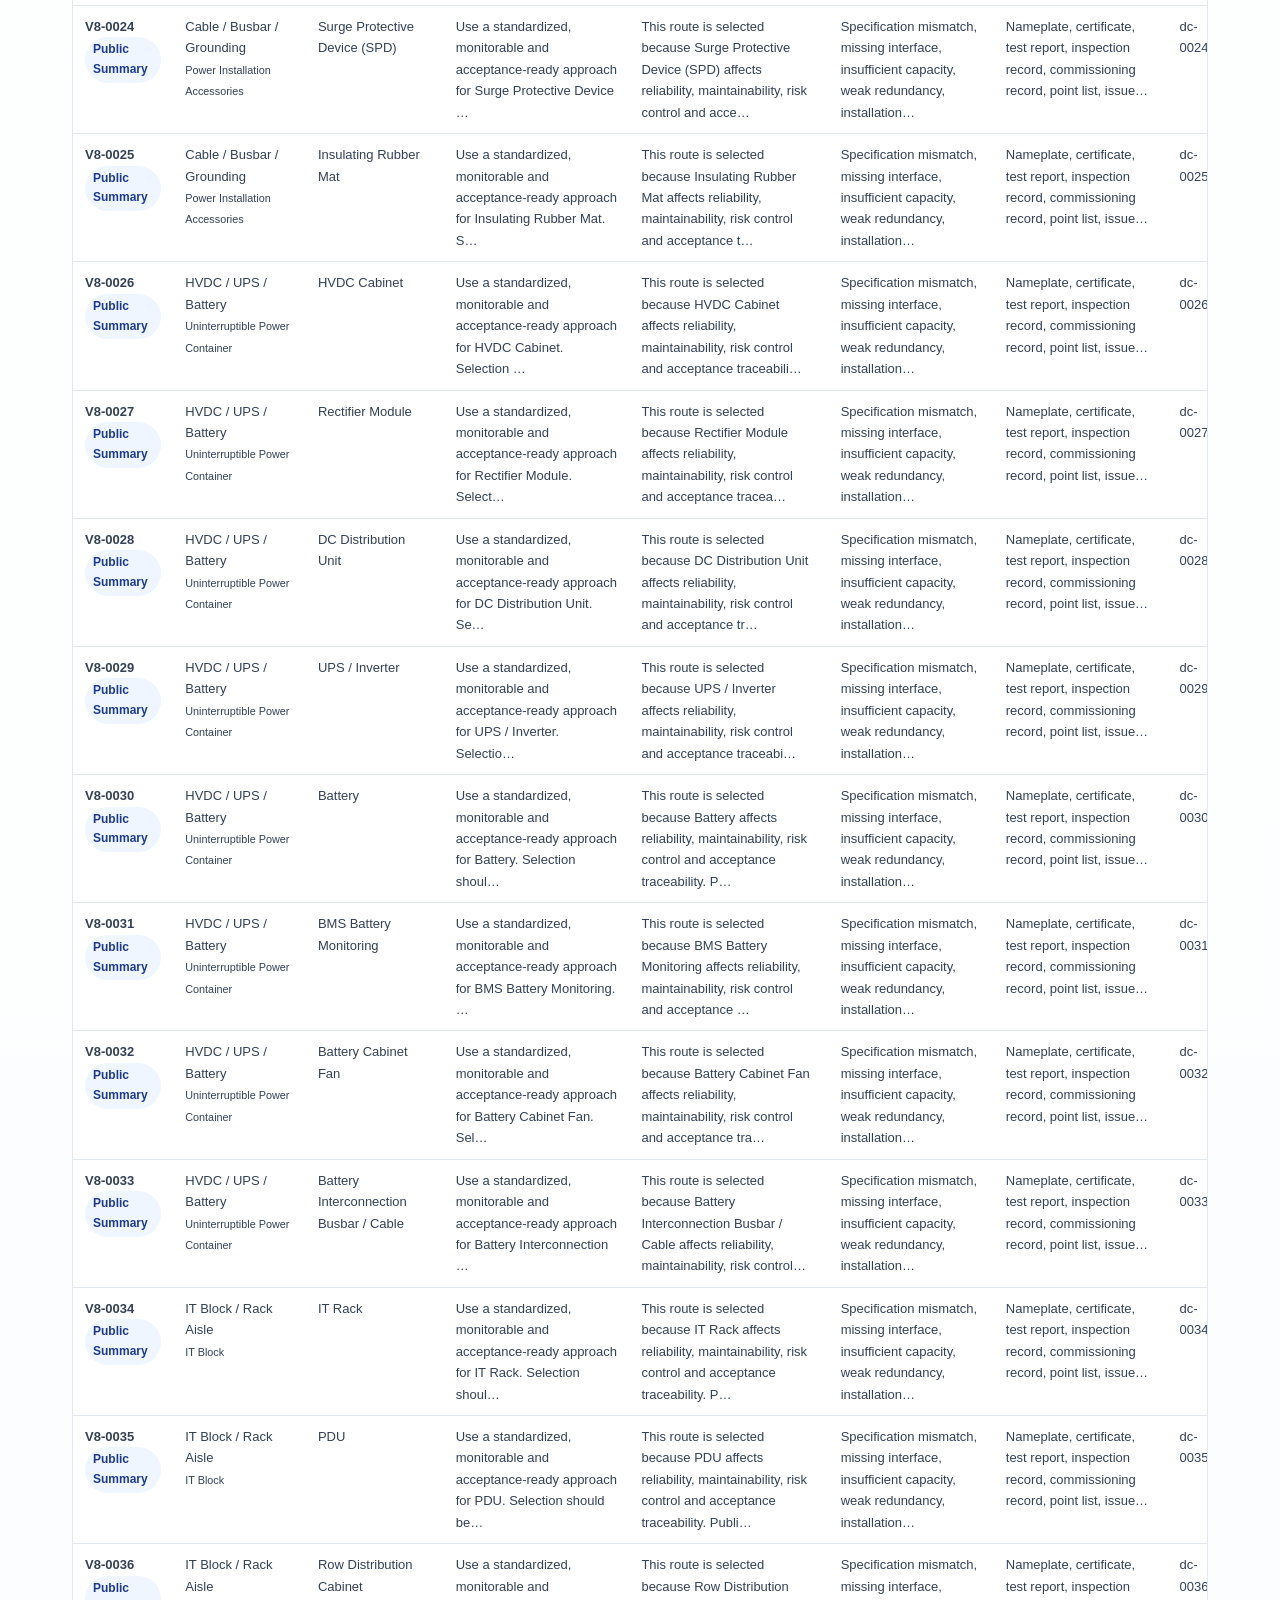
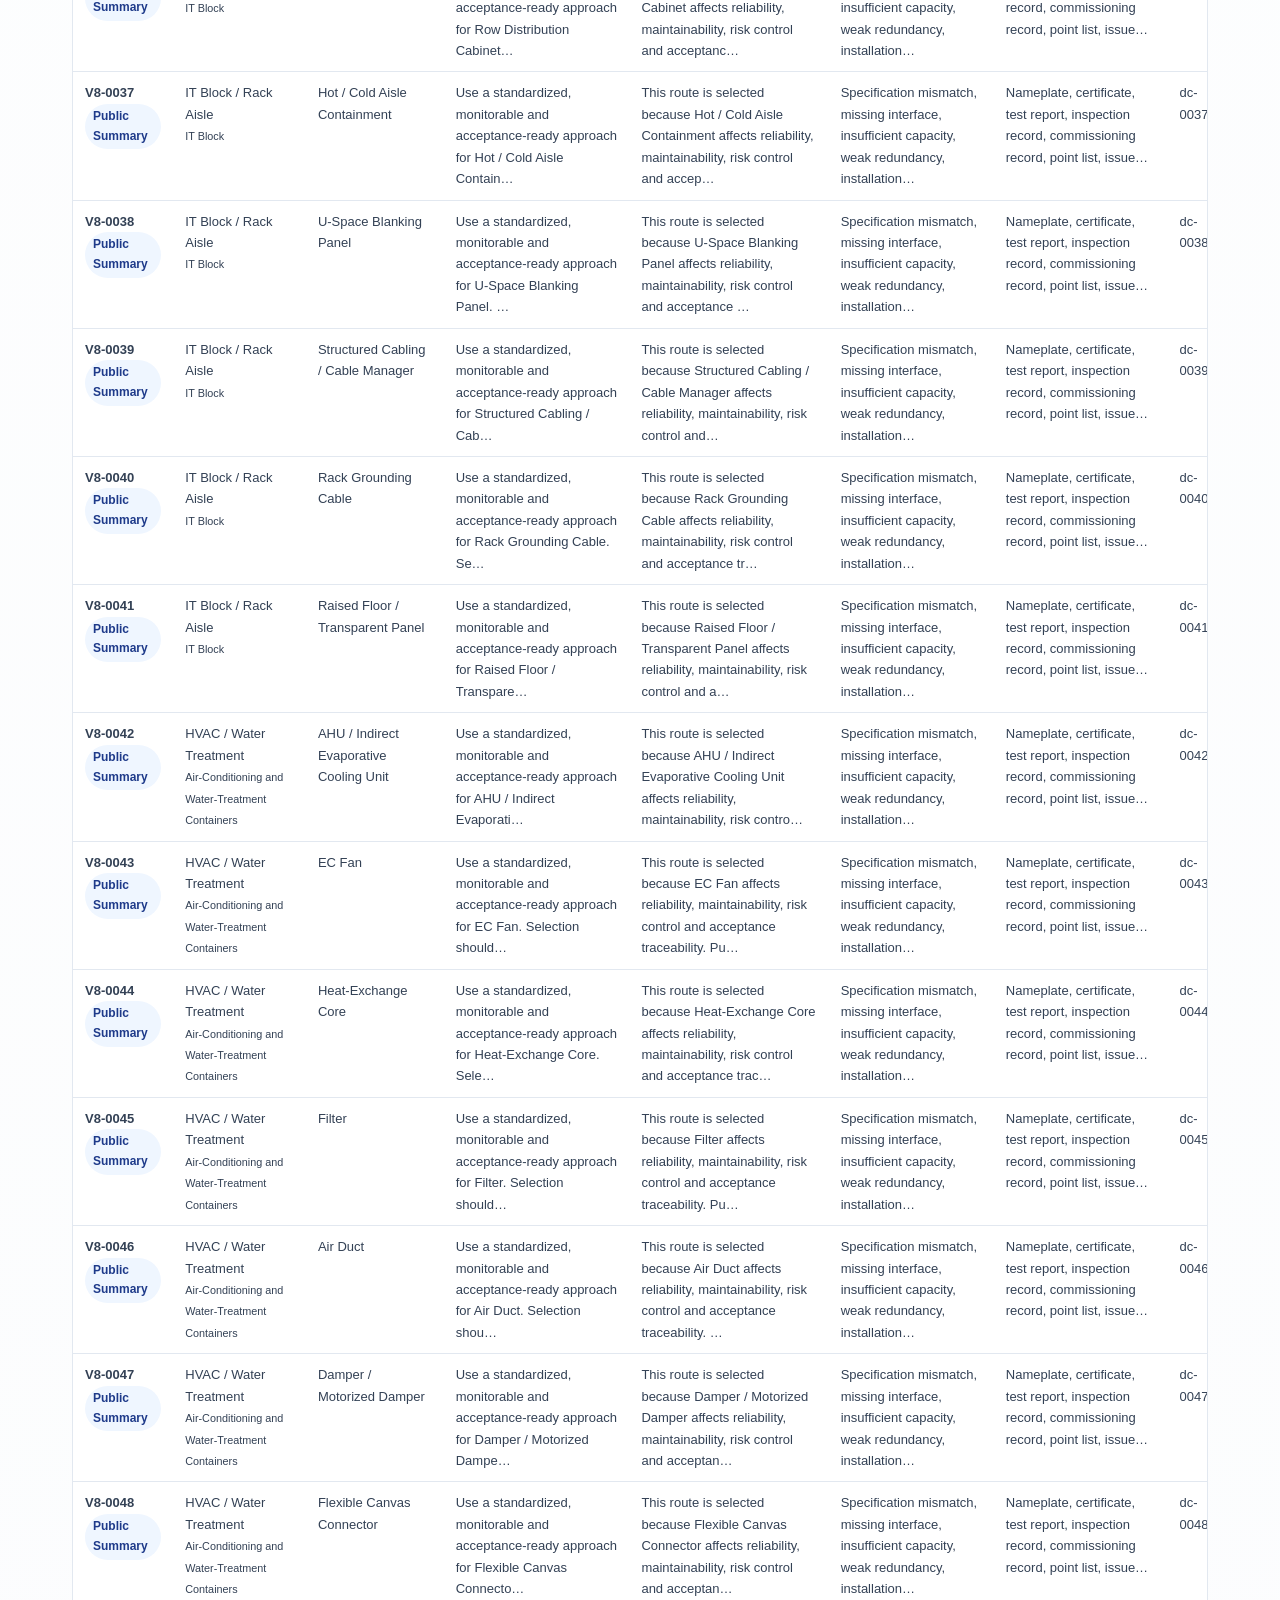
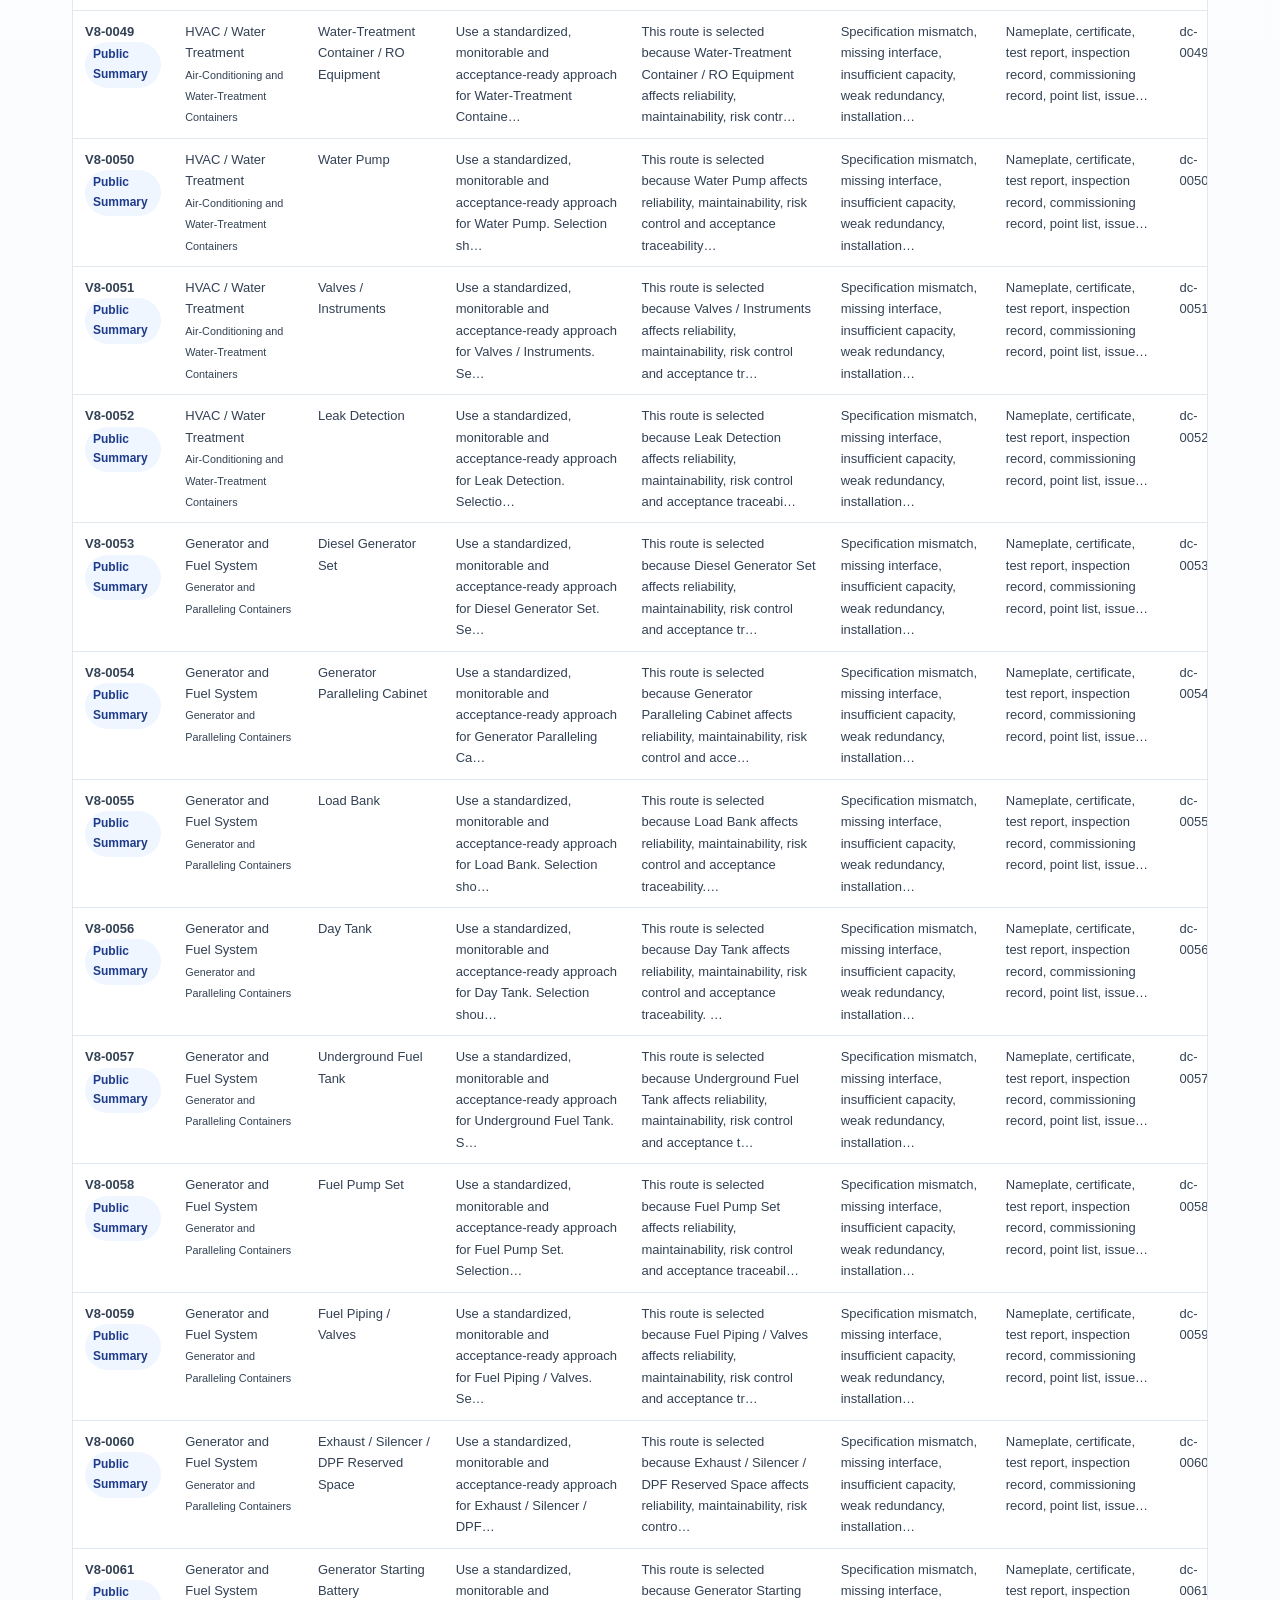
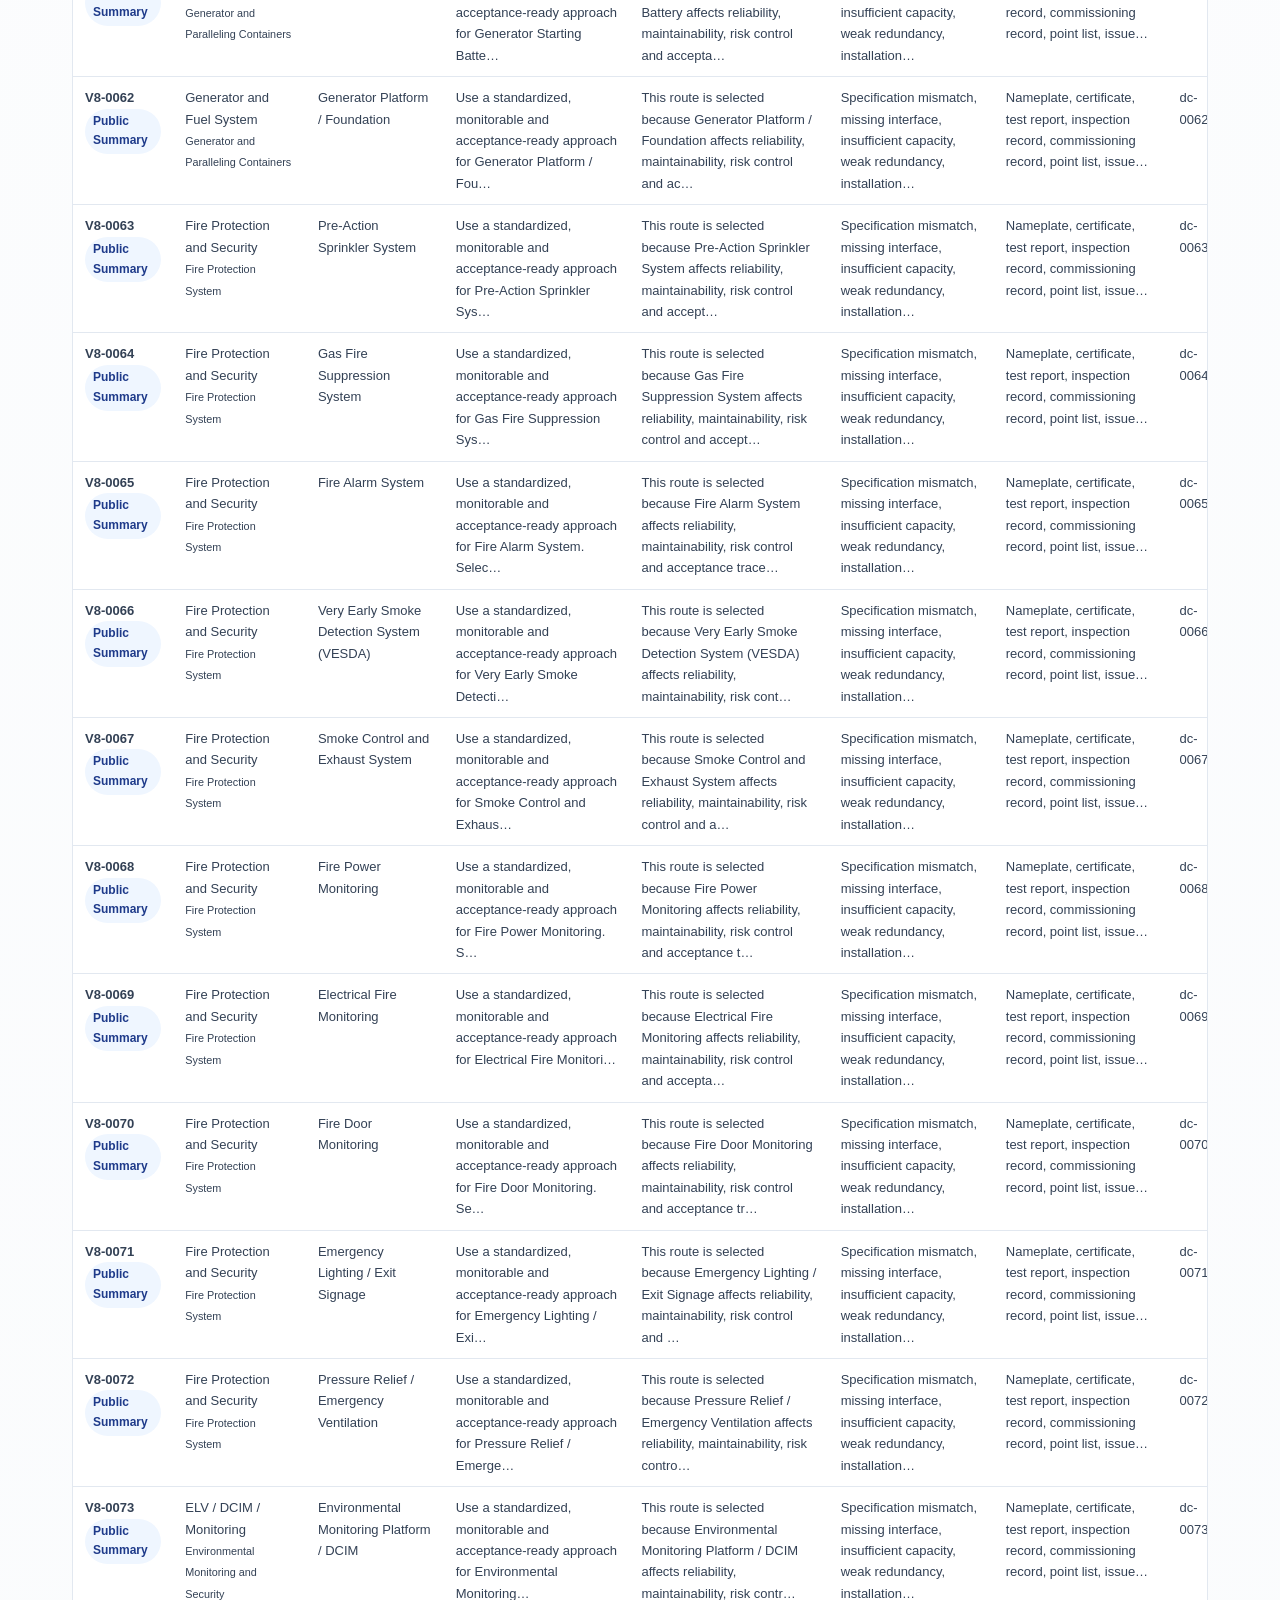
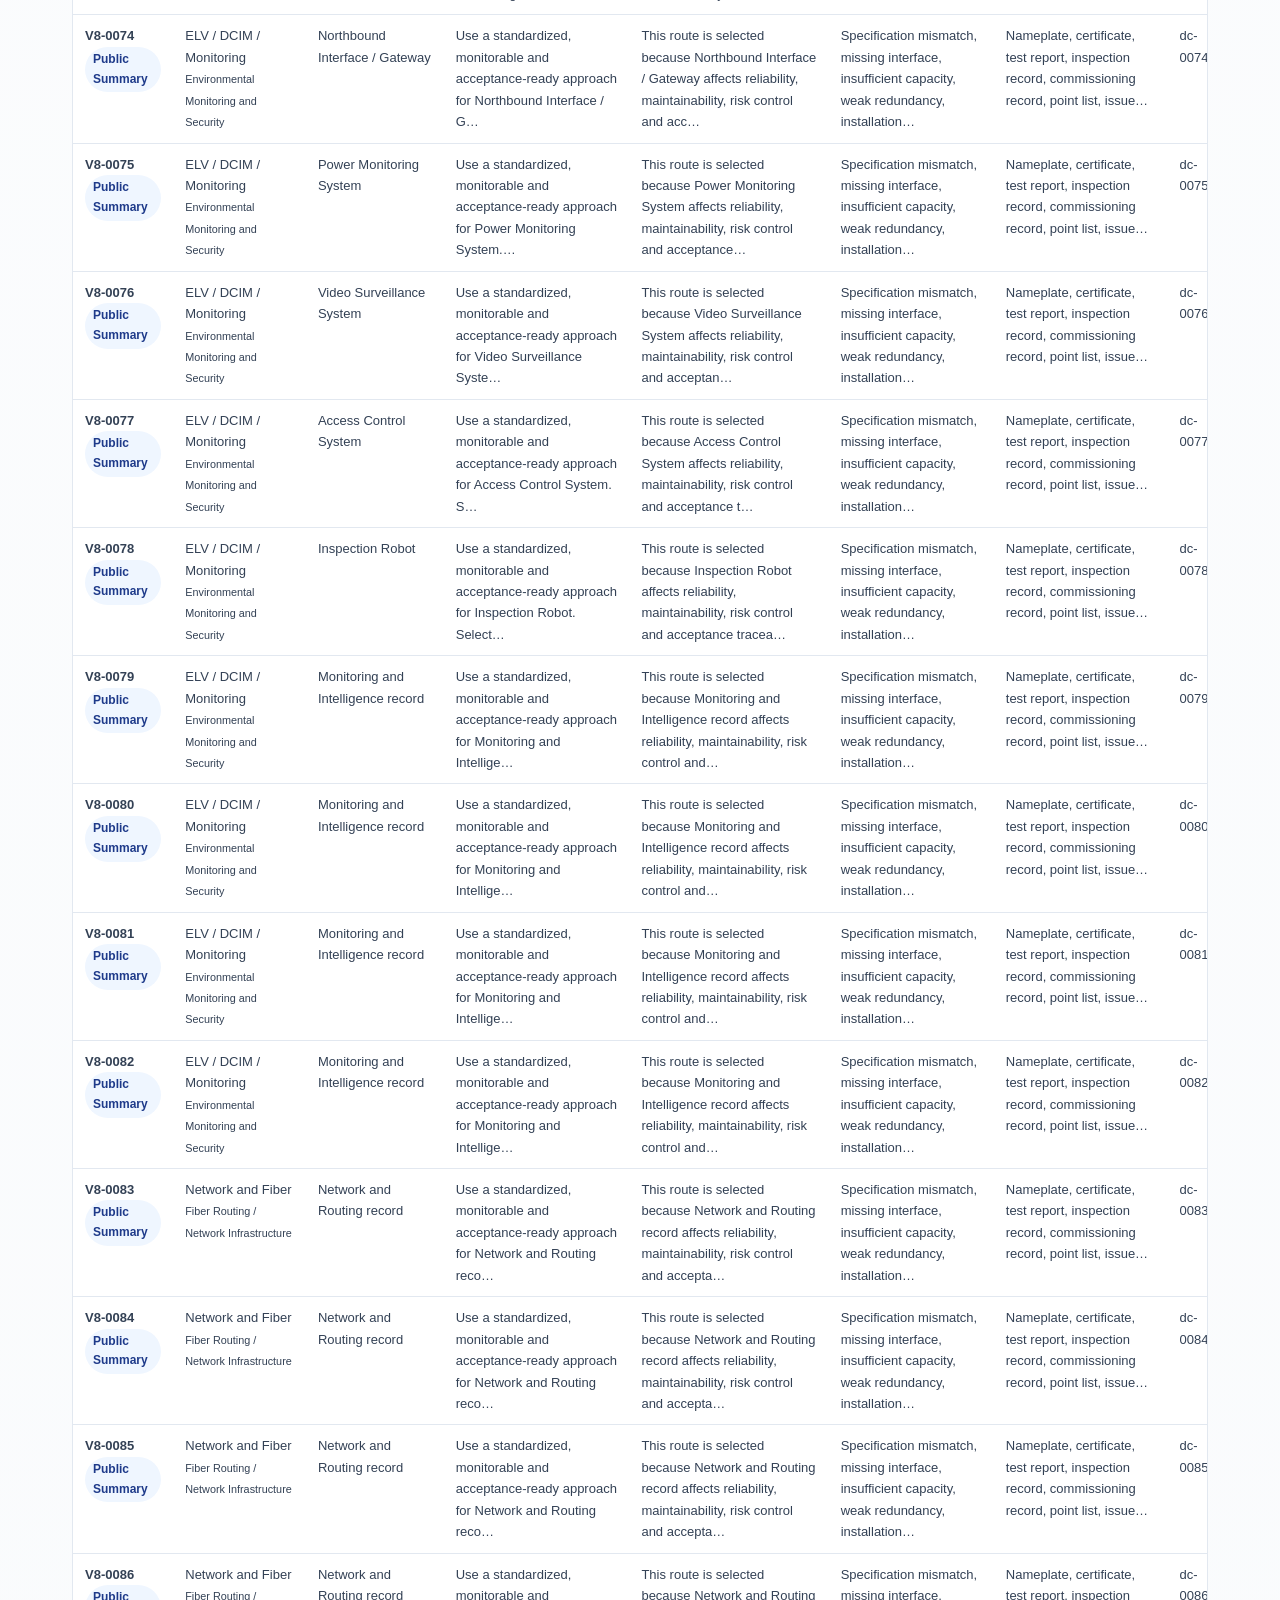
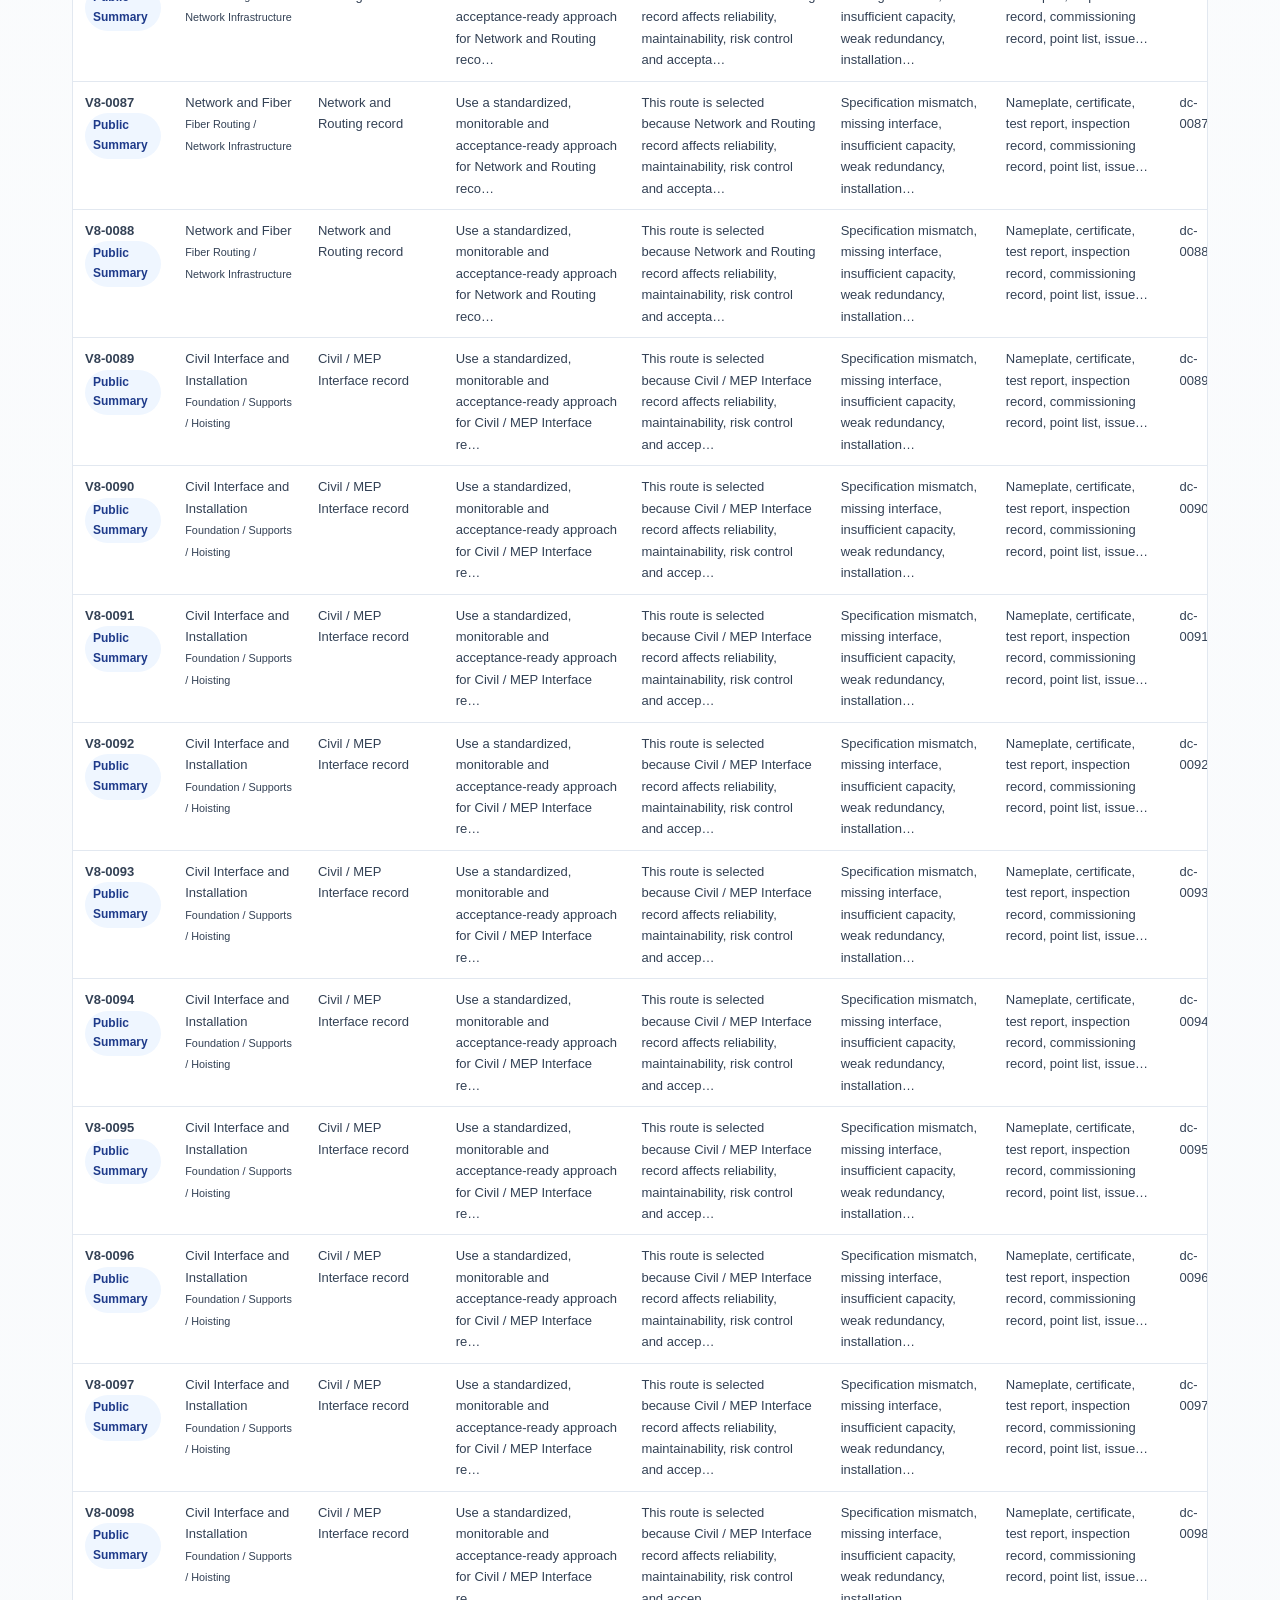
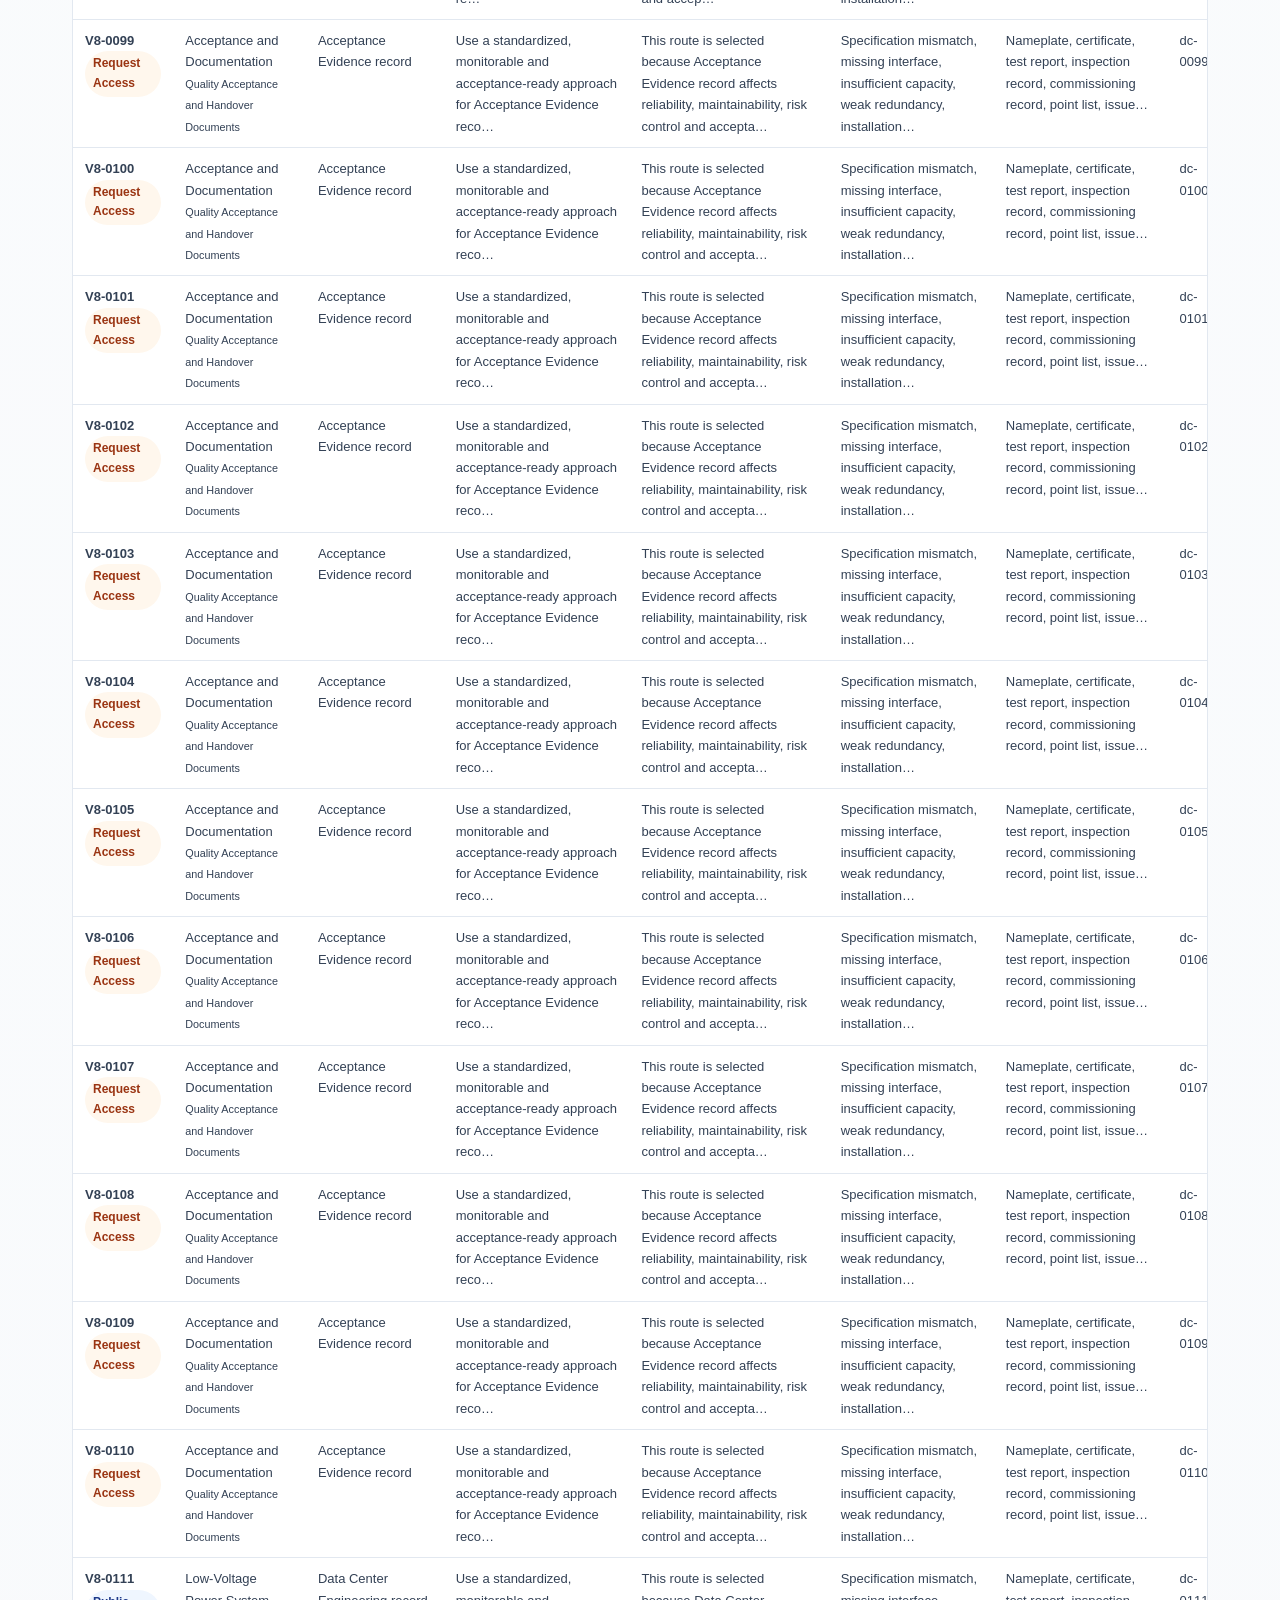
==== commit 48d270d8: "Add files via upload" ====
--- a/featured/data-center.html
+++ b/featured/data-center.html
@@ -113,6 +113,119 @@
     </p>
   </div>
 </footer>
-<script src="../assets/data-center.js"></script>
+<script>
+const DATA_URL = "../data/featured-data-center-master.json?v=english-inline-v6";
+const fields = {
+  id:"ID", group:"System Group", subsystem:"Subsystem", level:"Object Level",
+  item:"Item / Equipment / Accessory / Document", requirement:"Functional Requirement", route:"Recommended Technical Route / Specification",
+  params:"Key Technical Parameters / Control Indicators", why:"Why This Route / Specification Is Selected",
+  whyNot:"Why Alternatives Are Not Selected", calc:"Calculation Required", inputs:"Calculation Inputs",
+  formula:"Calculation / Verification Formula", demand:"Example Demand Value", capacity:"Example Selected Capacity",
+  margin:"Margin %", risk:"Main Risk", measure:"Control Measures", evidence:"Acceptance / Evidence Documents",
+  delivery:"Operation / Handover Documents", access:"Access Level", package:"Restricted Package", webid:"Website Interface ID",
+  summary:"Public Web Summary", topic:"Fourth-Level Category"
+};
+let allRecords = [];
+let filtered = [];
+function tagClass(access){
+  if(!access) return "tag";
+  if(access.includes("Restricted")) return "tag res";
+  if(access.includes("Request")) return "tag req";
+  return "tag";
+}
+function byId(id){return document.getElementById(id)}
+function uniq(arr){return [...new Set(arr.filter(Boolean))].sort((a,b)=>a.localeCompare(b,"en-US"))}
+function fillSelect(id, values, allText){
+  const el = byId(id);
+  el.innerHTML = `<option value="">${allText}</option>` + values.map(v=>`<option value="${escapeHtml(v)}">${escapeHtml(v)}</option>`).join("");
+}
+function escapeHtml(s){
+  return String(s ?? "").replace(/[&<>"']/g, m=>({"&":"&amp;","<":"&lt;",">":"&gt;",'"':"&quot;","'":"&#39;"}[m]));
+}
+function truncate(s,n=110){
+  s = String(s ?? "");
+  return s.length>n ? s.slice(0,n)+"…" : s;
+}
+function init(){
+  fetch(DATA_URL).then(r=>r.json()).then(data=>{
+    allRecords = data.records || [];
+    filtered = allRecords;
+    byId("countRecords").textContent = allRecords.length;
+    byId("countSystems").textContent = uniq(allRecords.map(r=>r[fields.group])).length;
+    byId("countPackages").textContent = uniq(allRecords.map(r=>r[fields.package])).length;
+    byId("countCalc").textContent = allRecords.filter(r=>String(r[fields.calc]).includes("Yes")).length;
+    fillSelect("filterGroup", uniq(allRecords.map(r=>r[fields.group])), "All system groups");
+    fillSelect("filterAccess", uniq(allRecords.map(r=>r[fields.access])), "All access levels");
+    fillSelect("filterTopic", uniq(allRecords.map(r=>r[fields.topic])), "All fourth-level categories");
+    renderCards();
+    applyFilters();
+    ["search","filterGroup","filterAccess","filterTopic"].forEach(id=>{
+      byId(id).addEventListener("input", applyFilters);
+      byId(id).addEventListener("change", applyFilters);
+    });
+  }).catch(err=>{
+    byId("tableBody").innerHTML = `<tr><td colspan="8">Database loading failed: ${escapeHtml(err.message)}</td></tr>`;
+  });
+}
+function renderCards(){
+  const groups = uniq(allRecords.map(r=>r[fields.group])).slice(0,12);
+  byId("systemCards").innerHTML = groups.map(g=>{
+    const rows = allRecords.filter(r=>r[fields.group]===g);
+    const pkgs = uniq(rows.map(r=>r[fields.package])).slice(0,3).join(" / ");
+    return `<article class="card">
+      <h3>${escapeHtml(g)}</h3>
+      <p>${rows.length} records; package: ${escapeHtml(pkgs || "Not set")}</p>
+    </article>`;
+  }).join("");
+}
+function applyFilters(){
+  const q = byId("search").value.trim().toLowerCase();
+  const g = byId("filterGroup").value;
+  const a = byId("filterAccess").value;
+  const t = byId("filterTopic").value;
+  filtered = allRecords.filter(r=>{
+    const text = Object.values(r).join(" ").toLowerCase();
+    return (!q || text.includes(q)) && (!g || r[fields.group]===g) && (!a || r[fields.access]===a) && (!t || r[fields.topic]===t);
+  });
+  byId("filteredCount").textContent = filtered.length;
+  renderTable(filtered.slice(0,120));
+  byId("detail").classList.remove("show");
+}
+function renderTable(rows){
+  byId("tableBody").innerHTML = rows.map((r,idx)=>`
+    <tr onclick="showDetail('${escapeHtml(r[fields.id])}')">
+      <td><b>${escapeHtml(r[fields.id])}</b><br><span class="${tagClass(r[fields.access])}">${escapeHtml(r[fields.access])}</span></td>
+      <td>${escapeHtml(r[fields.group])}<br><small>${escapeHtml(r[fields.subsystem])}</small></td>
+      <td>${escapeHtml(r[fields.item])}</td>
+      <td>${escapeHtml(truncate(r[fields.route],90))}</td>
+      <td>${escapeHtml(truncate(r[fields.why],120))}</td>
+      <td>${escapeHtml(truncate(r[fields.risk],95))}</td>
+      <td>${escapeHtml(truncate(r[fields.evidence],95))}</td>
+      <td>${escapeHtml(r[fields.webid])}</td>
+    </tr>
+  `).join("") || `<tr><td colspan="8">No matching records.</td></tr>`;
+}
+function showDetail(id){
+  const r = allRecords.find(x=>x[fields.id]===id);
+  if(!r) return;
+  const detailFields = [
+    ["Item / Equipment / Document",fields.item],["Functional Requirement",fields.requirement],["Recommended Technical Route / Specification",fields.route],
+    ["Key Technical Parameters / Control Indicators",fields.params],["Why selected",fields.why],["Why alternatives are not selected",fields.whyNot],
+    ["Calculation required",fields.calc],["Calculation inputs",fields.inputs],["Calculation / verification formula",fields.formula],
+    ["Example demand value",fields.demand],["Example selected capacity",fields.capacity],["Margin %",fields.margin],
+    ["Main risk",fields.risk],["Control measures",fields.measure],["Acceptance / evidence documents",fields.evidence],
+    ["Operation / handover documents",fields.delivery],["Restricted package",fields.package],["Public web summary",fields.summary]
+  ];
+  byId("detailTitle").textContent = `${r[fields.id]} · ${r[fields.item]}`;
+  byId("detailMeta").innerHTML = `<span class="${tagClass(r[fields.access])}">${escapeHtml(r[fields.access])}</span> <span class="tag">${escapeHtml(r[fields.group])}</span> <span class="tag">${escapeHtml(r[fields.topic])}</span>`;
+  byId("detailGrid").innerHTML = detailFields.map(([label,key])=>`
+    <div class="detail-item"><b>${escapeHtml(label)}</b><span>${escapeHtml(r[key] || "—")}</span></div>
+  `).join("");
+  byId("detail").classList.add("show");
+  byId("detail").scrollIntoView({behavior:"smooth",block:"start"});
+}
+document.addEventListener("DOMContentLoaded", init);
+
+</script>
 </body>
 </html>
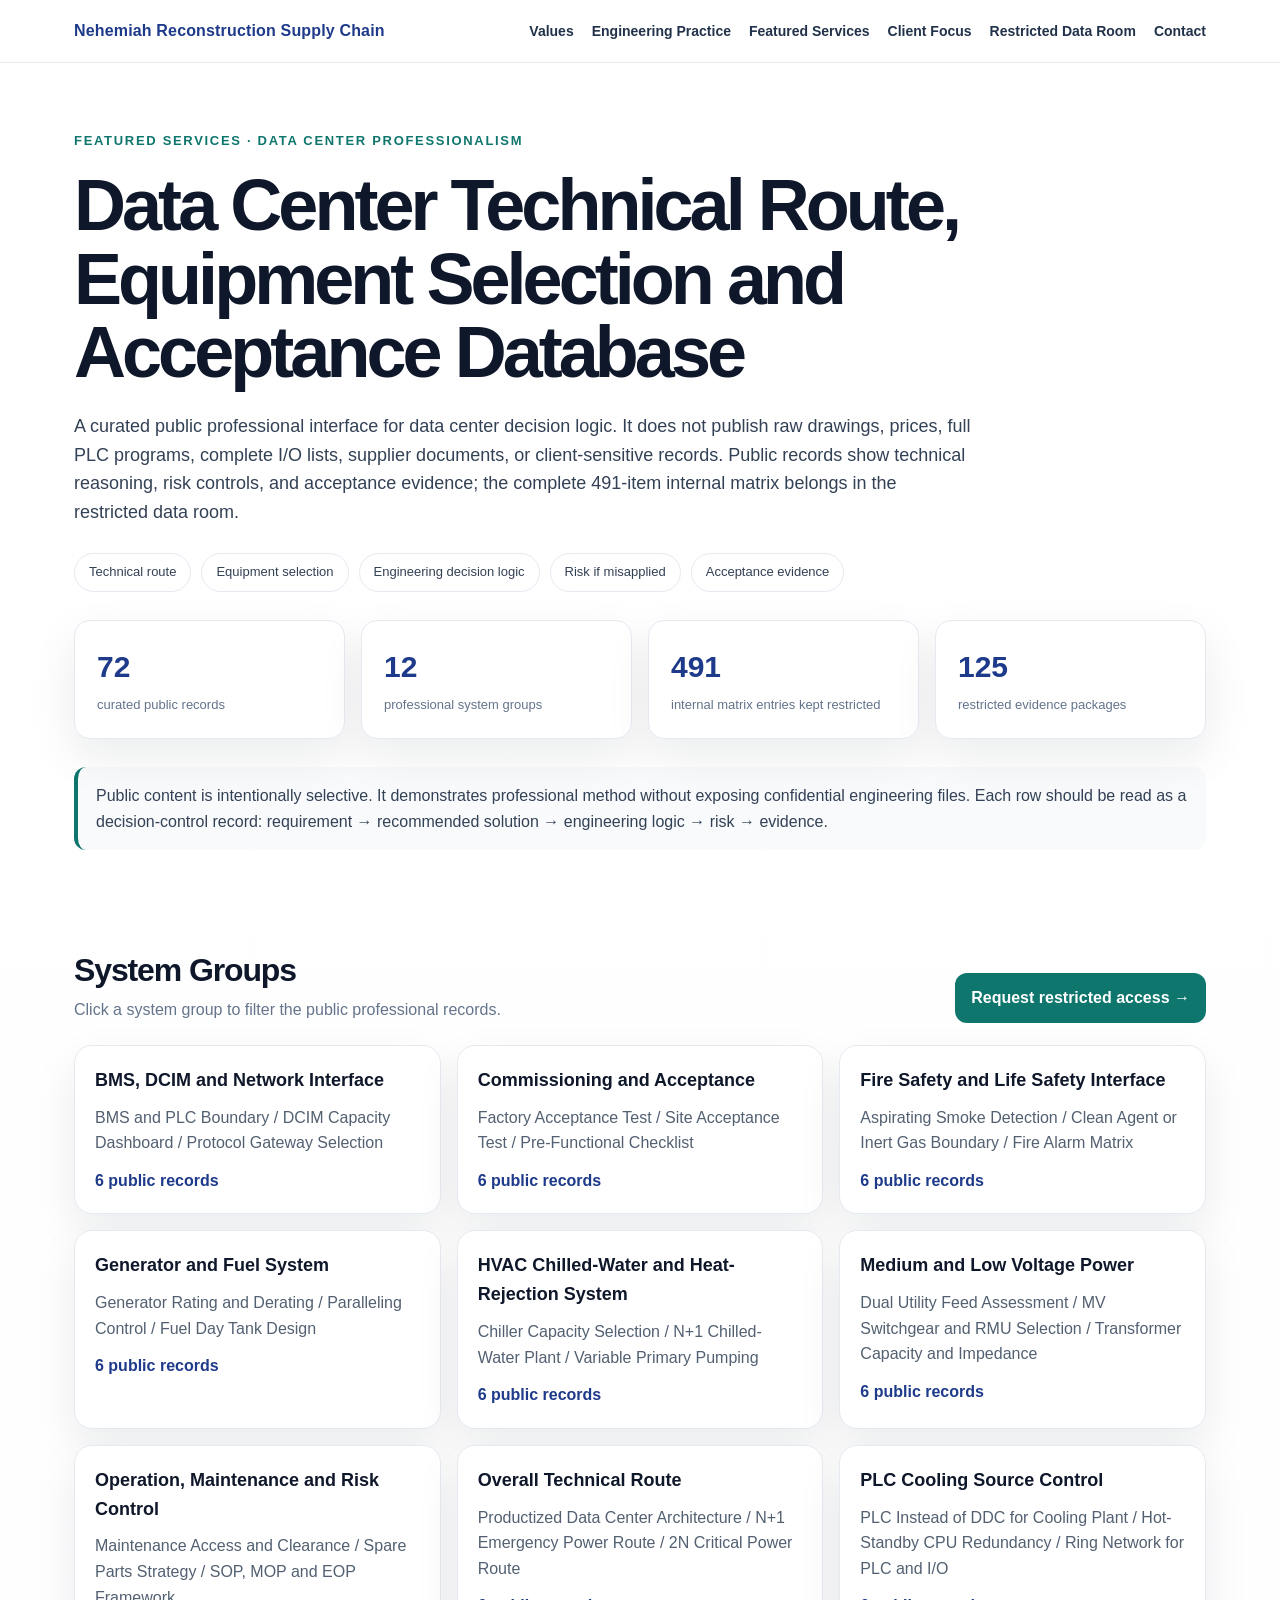
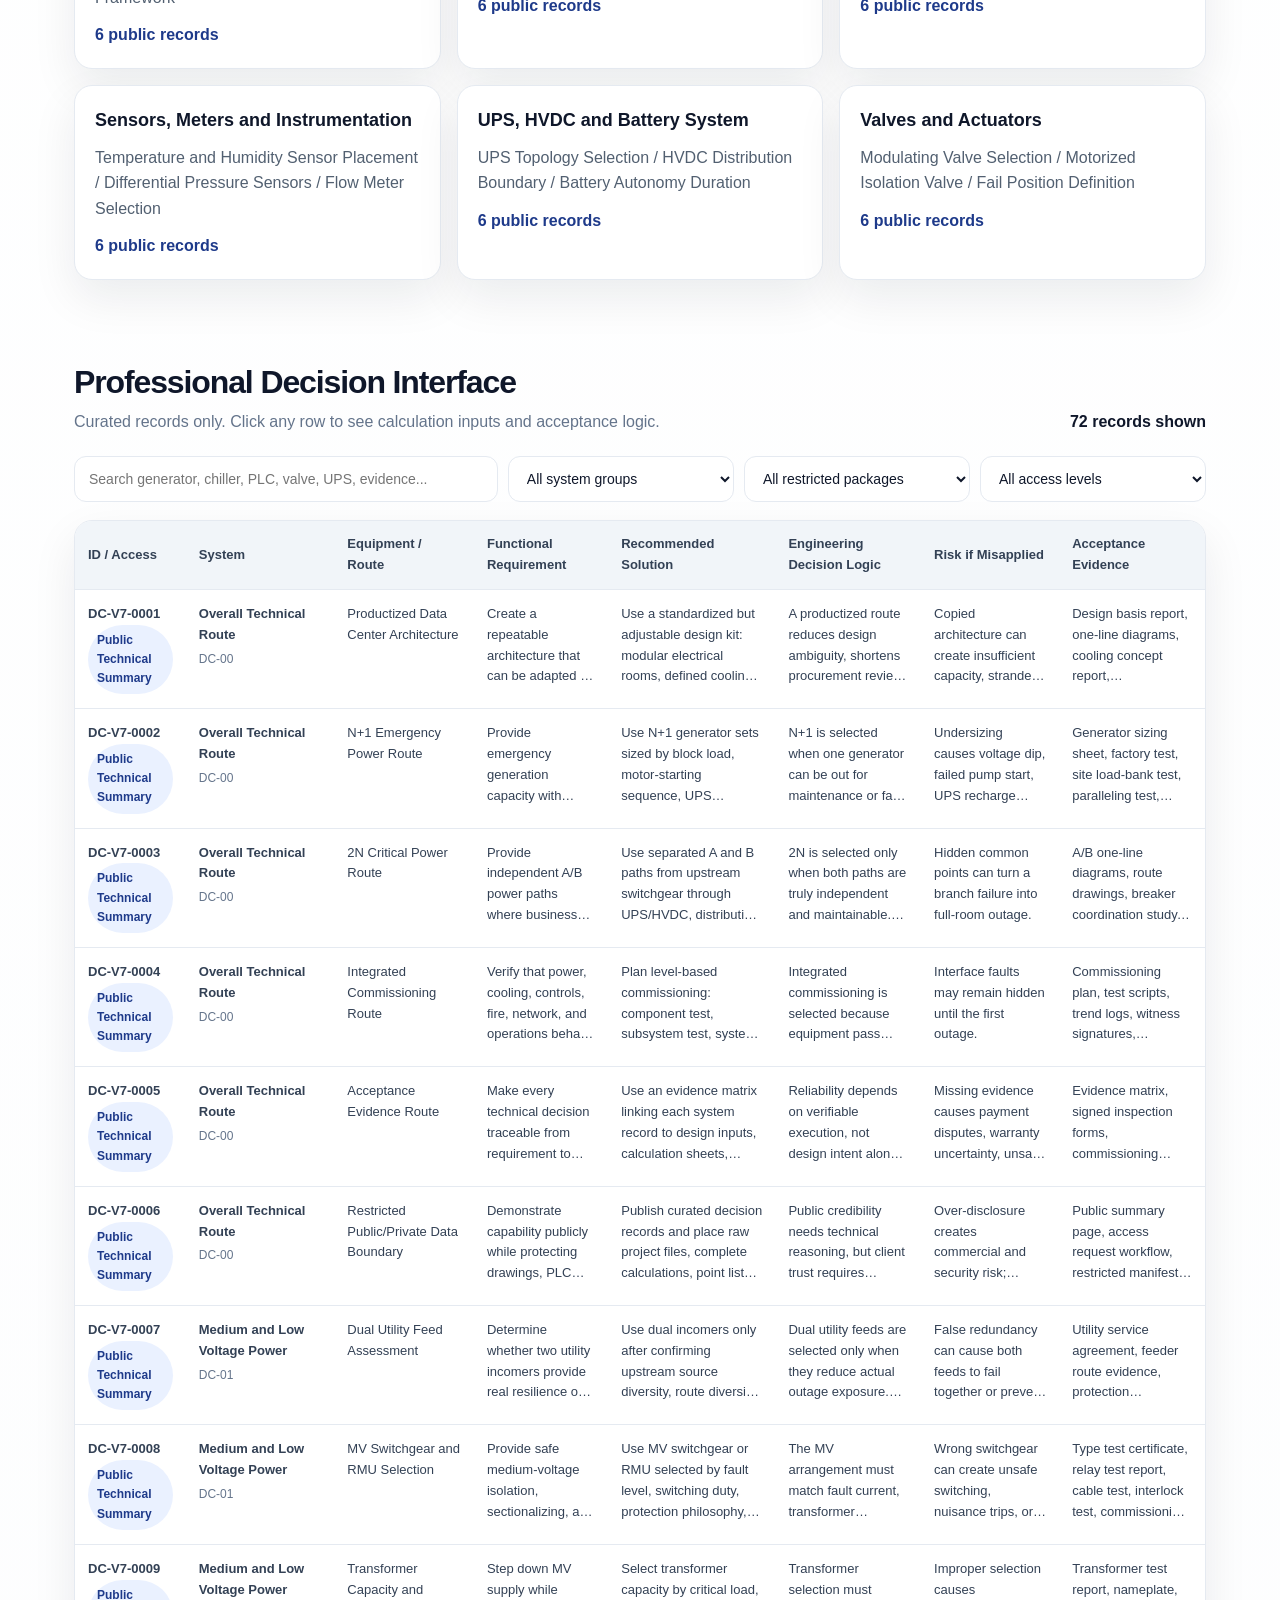
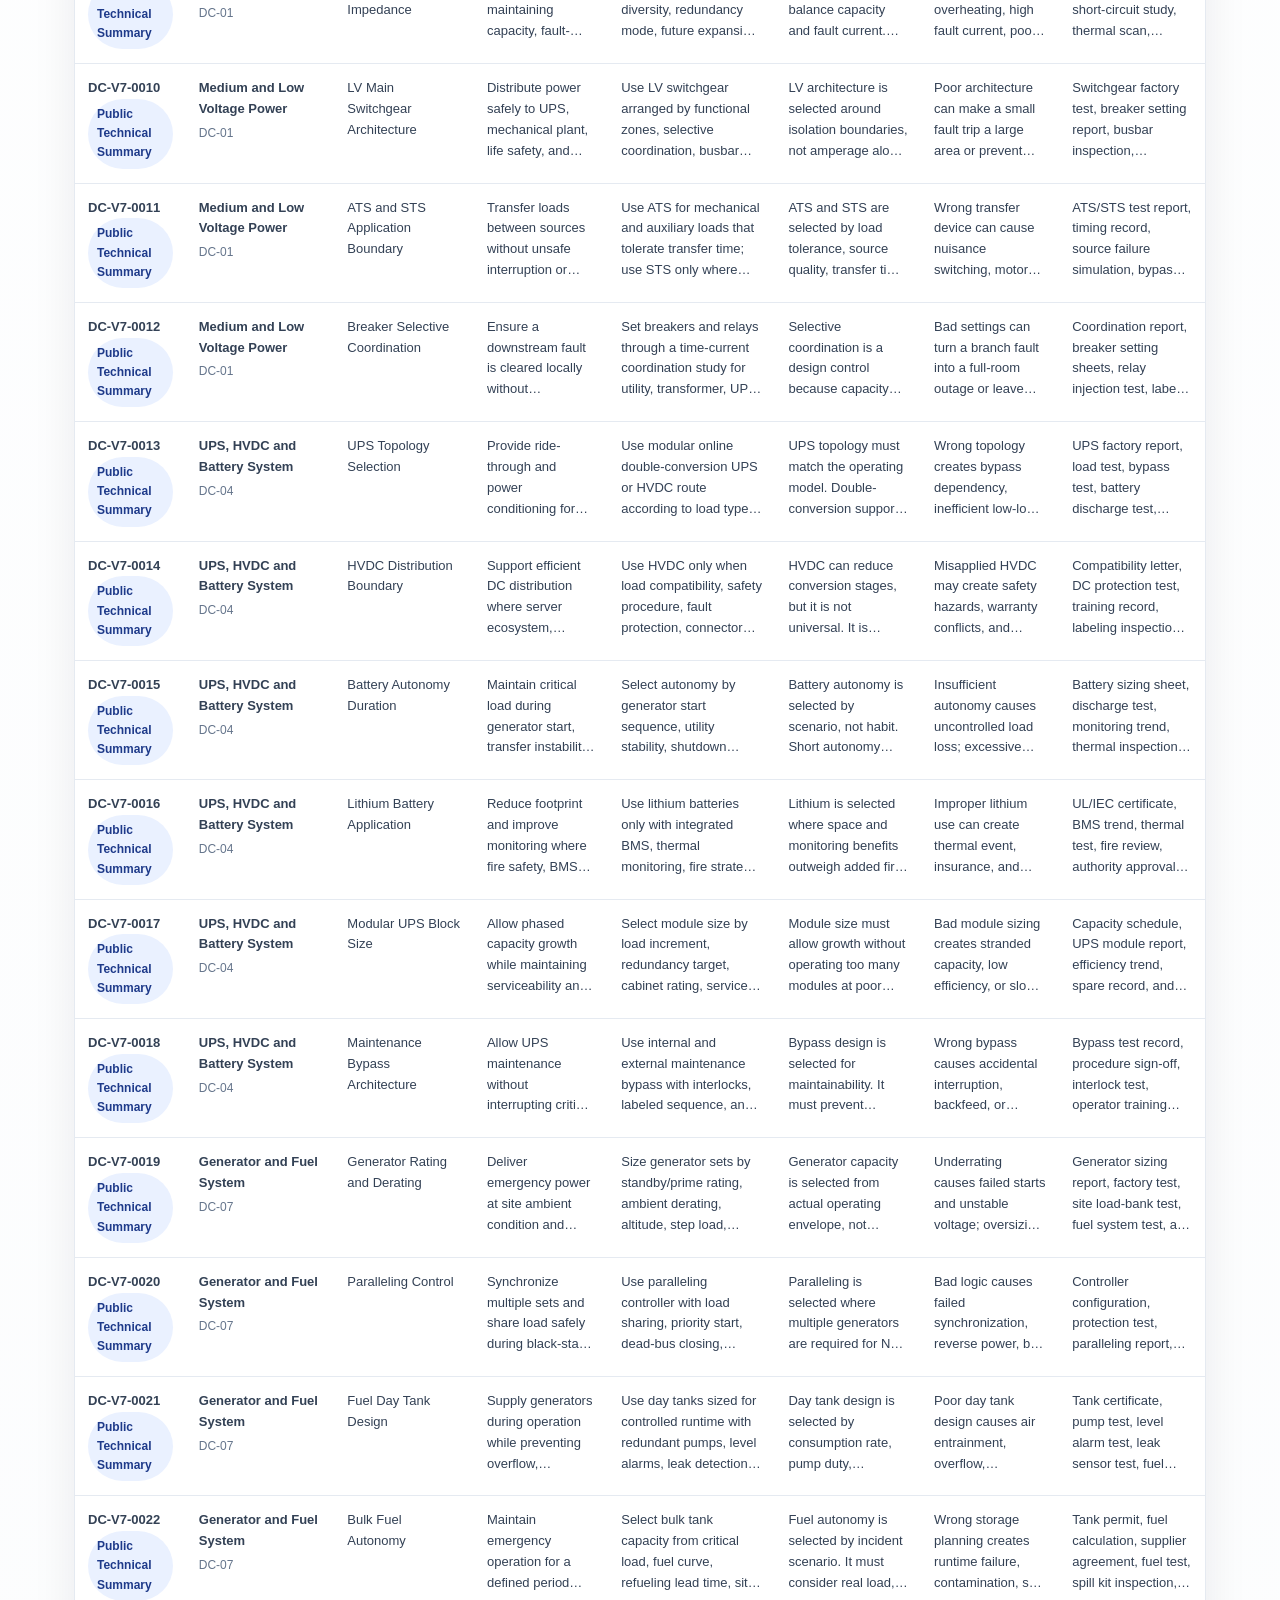
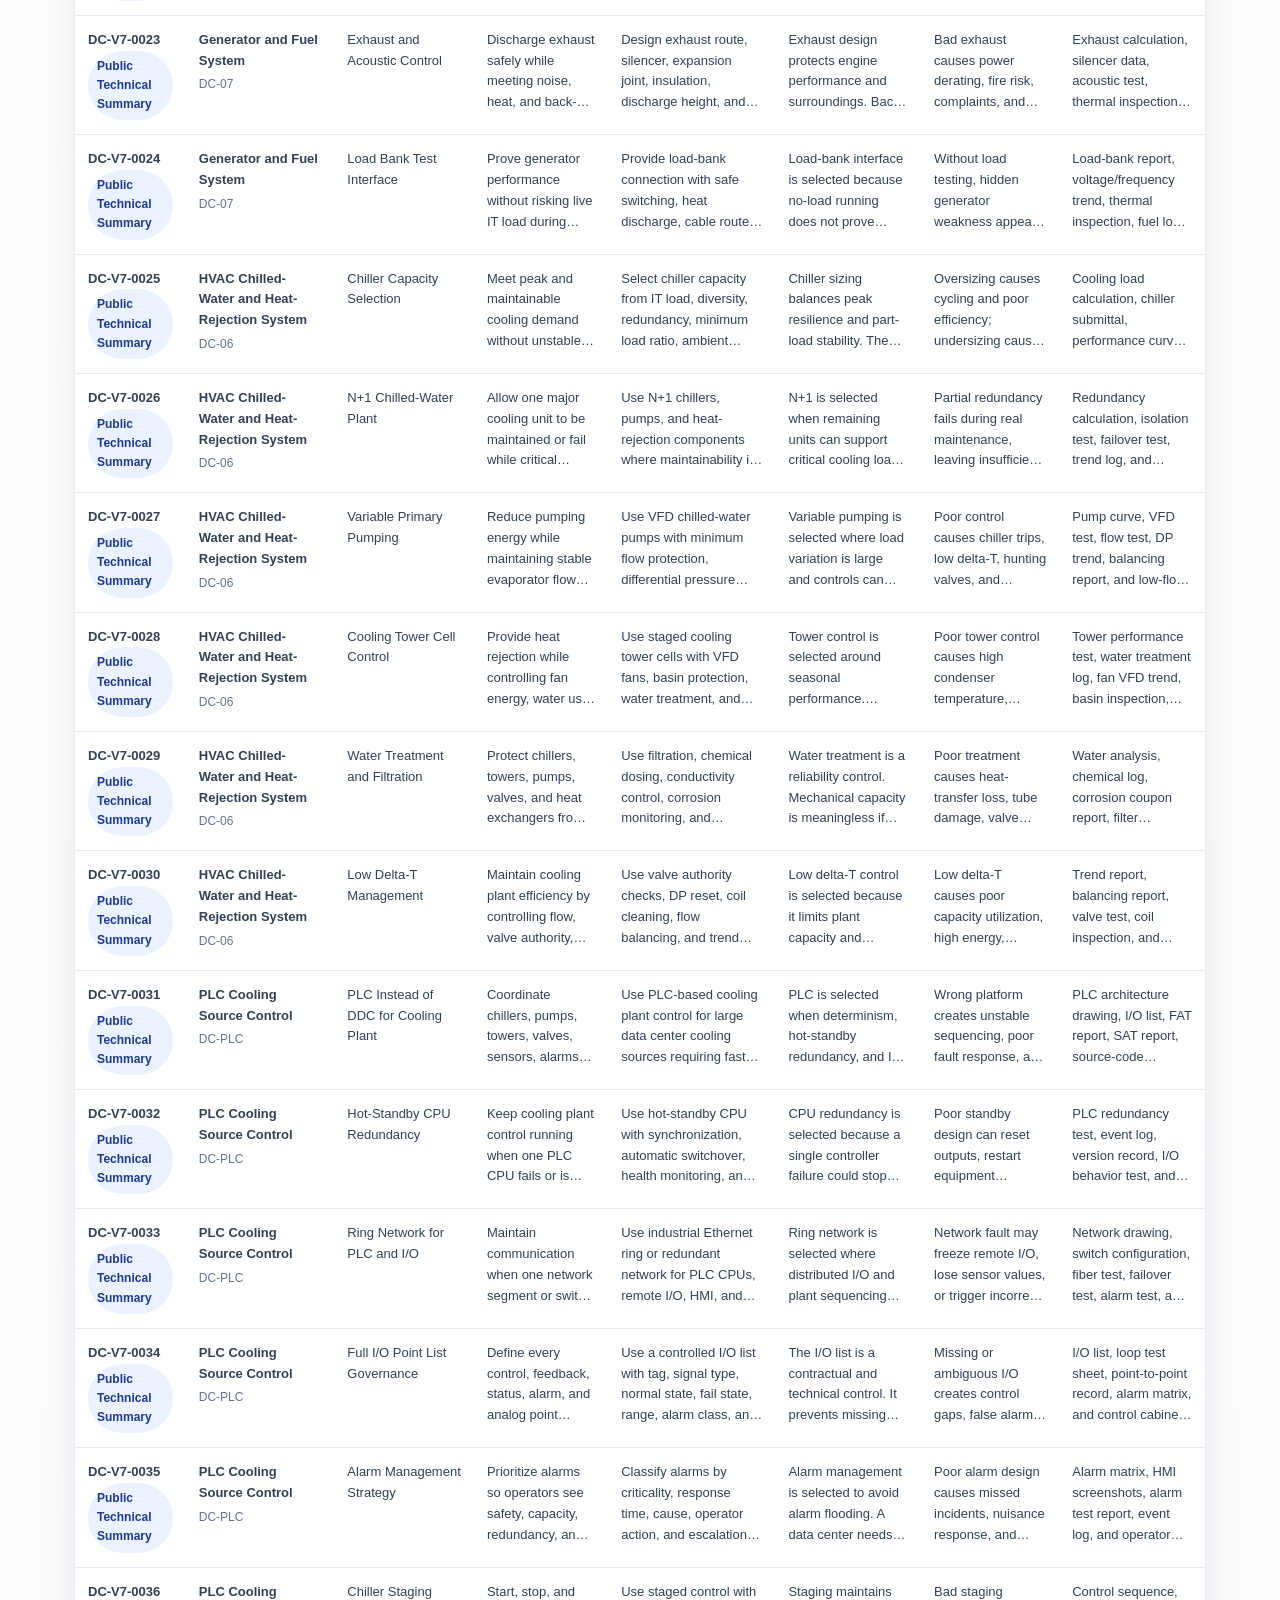
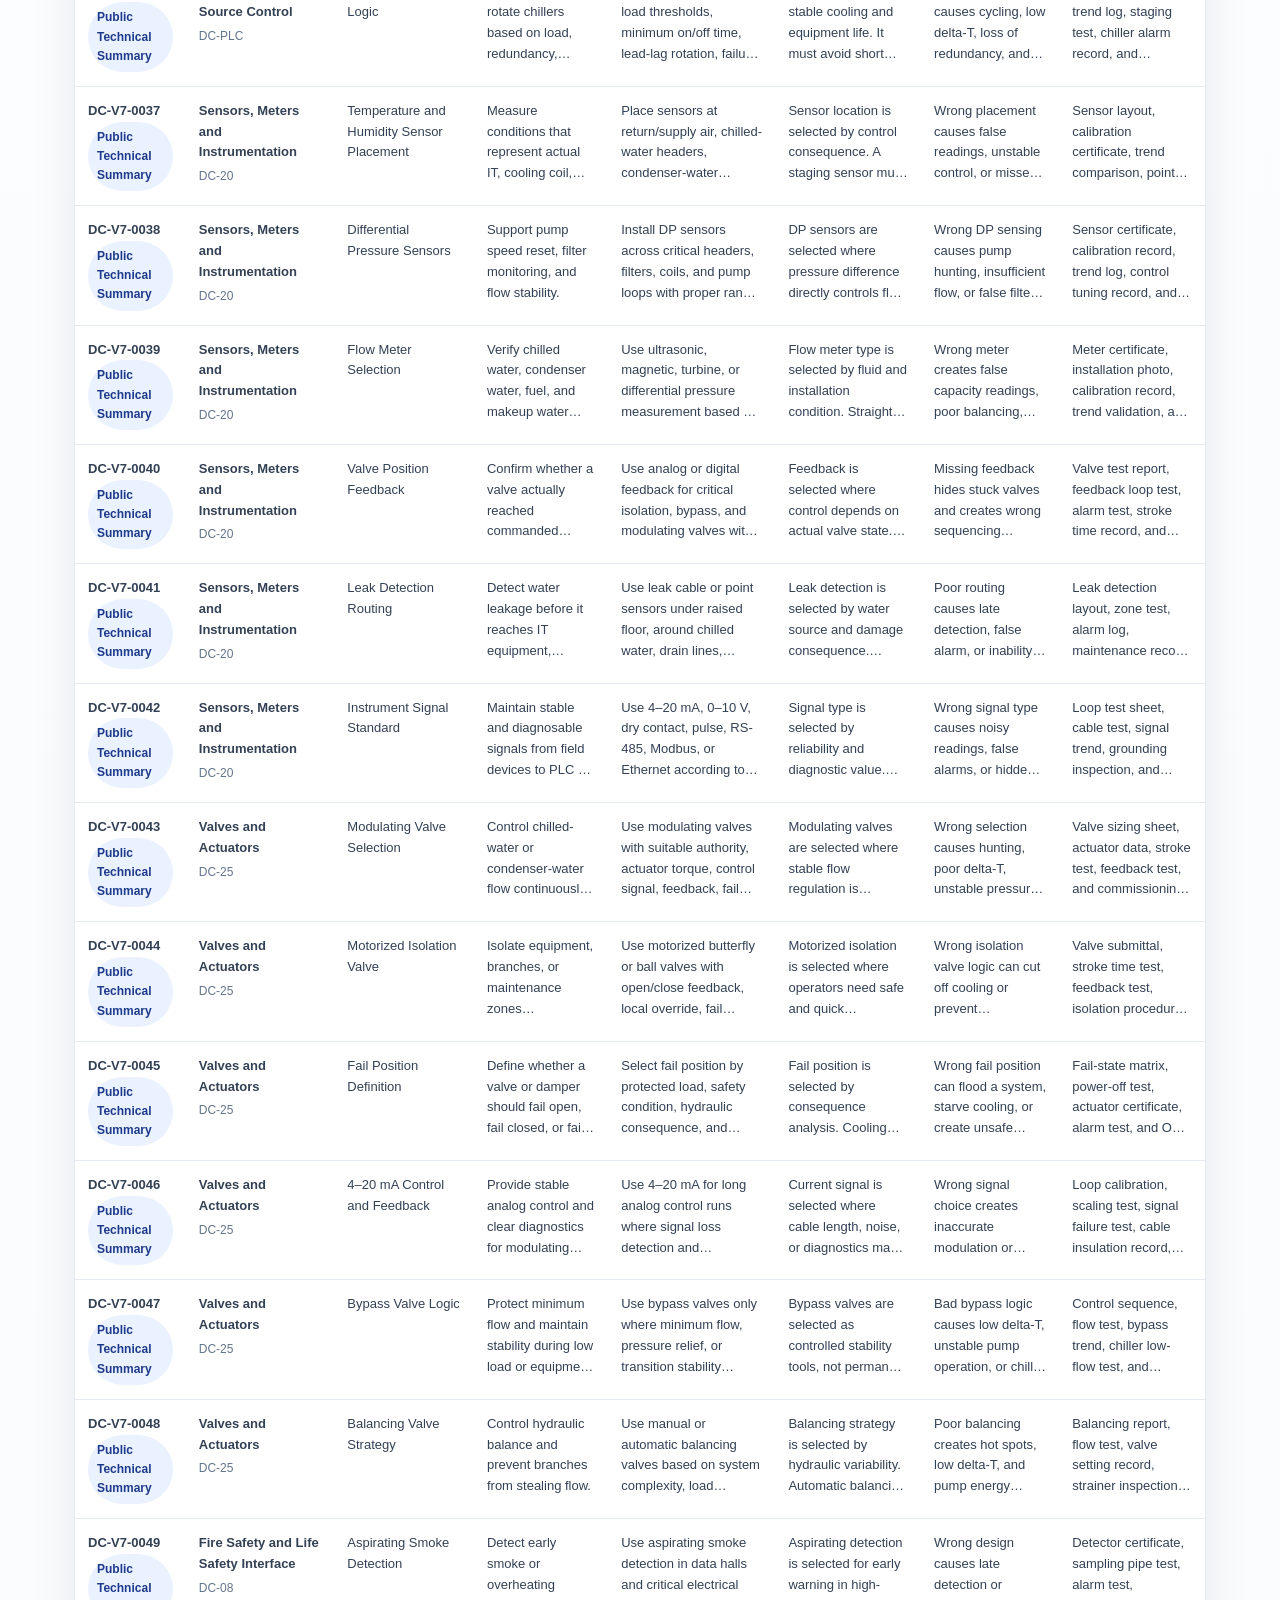
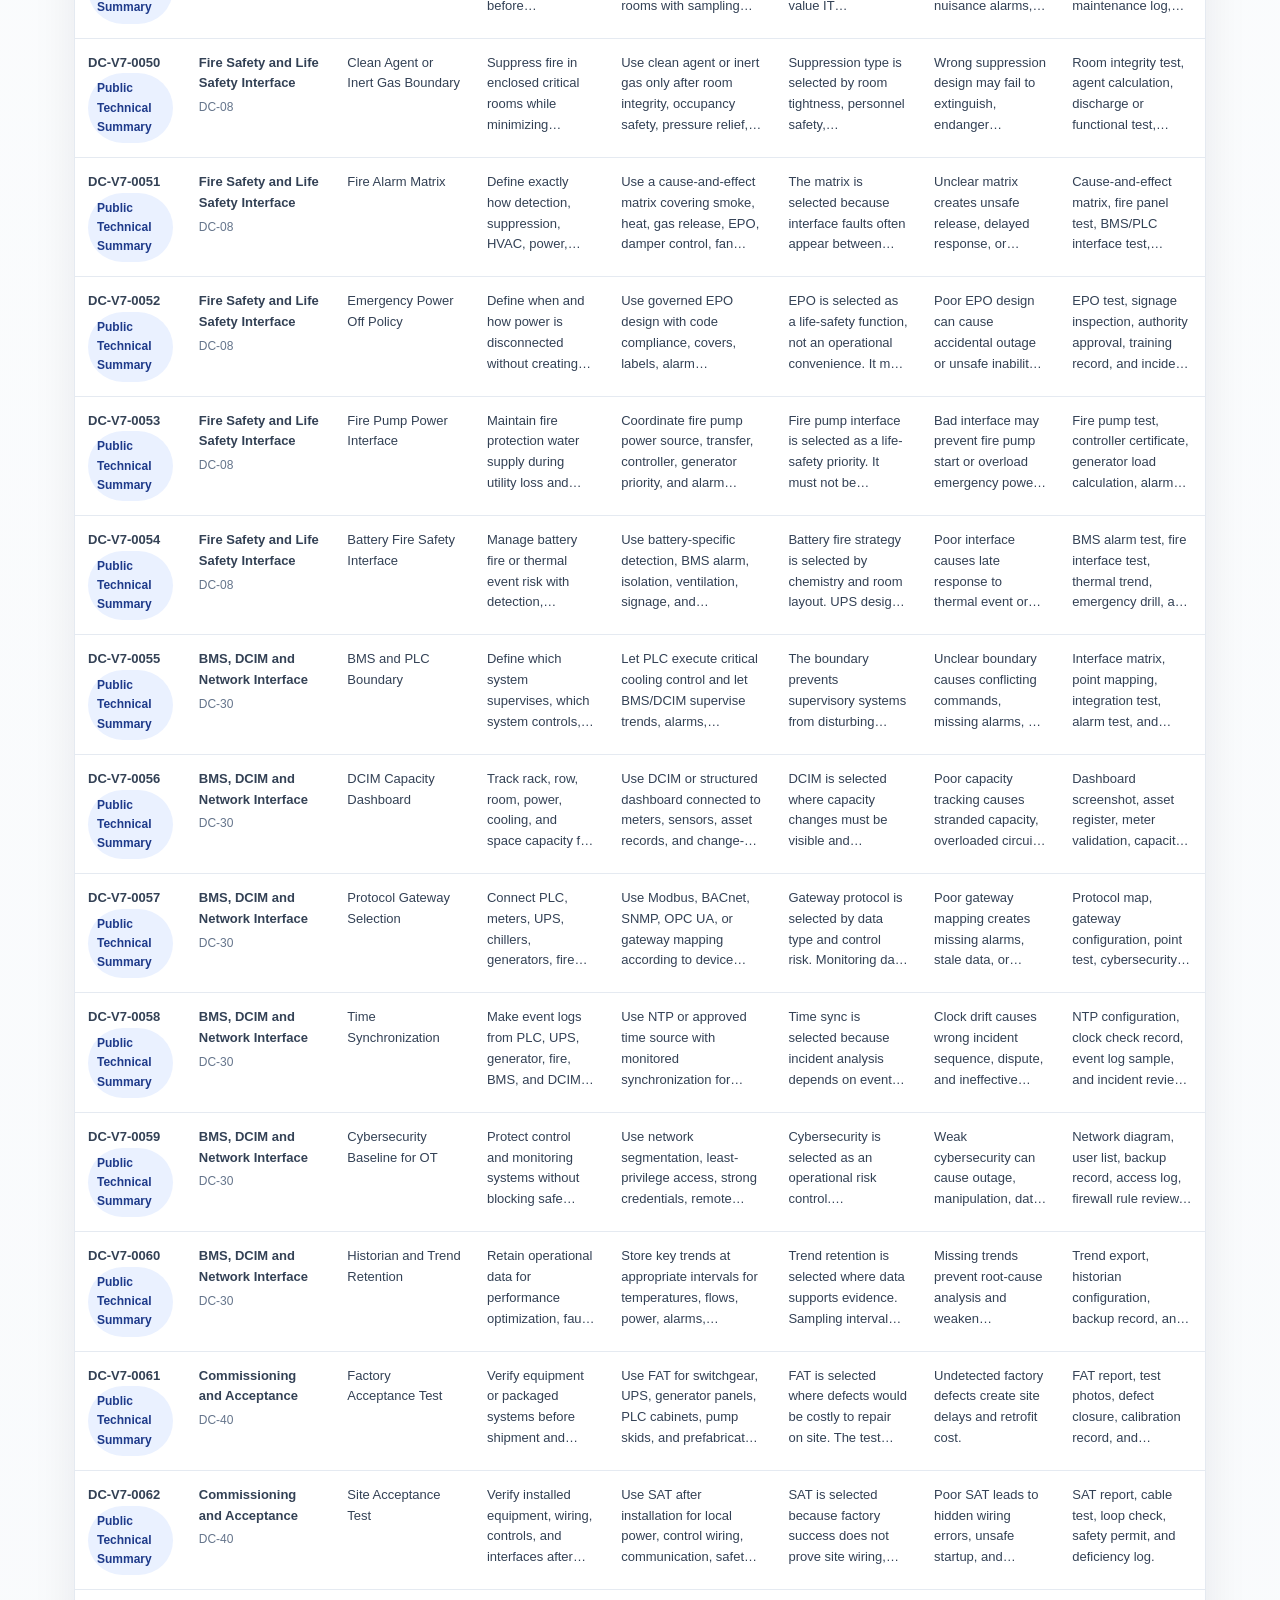
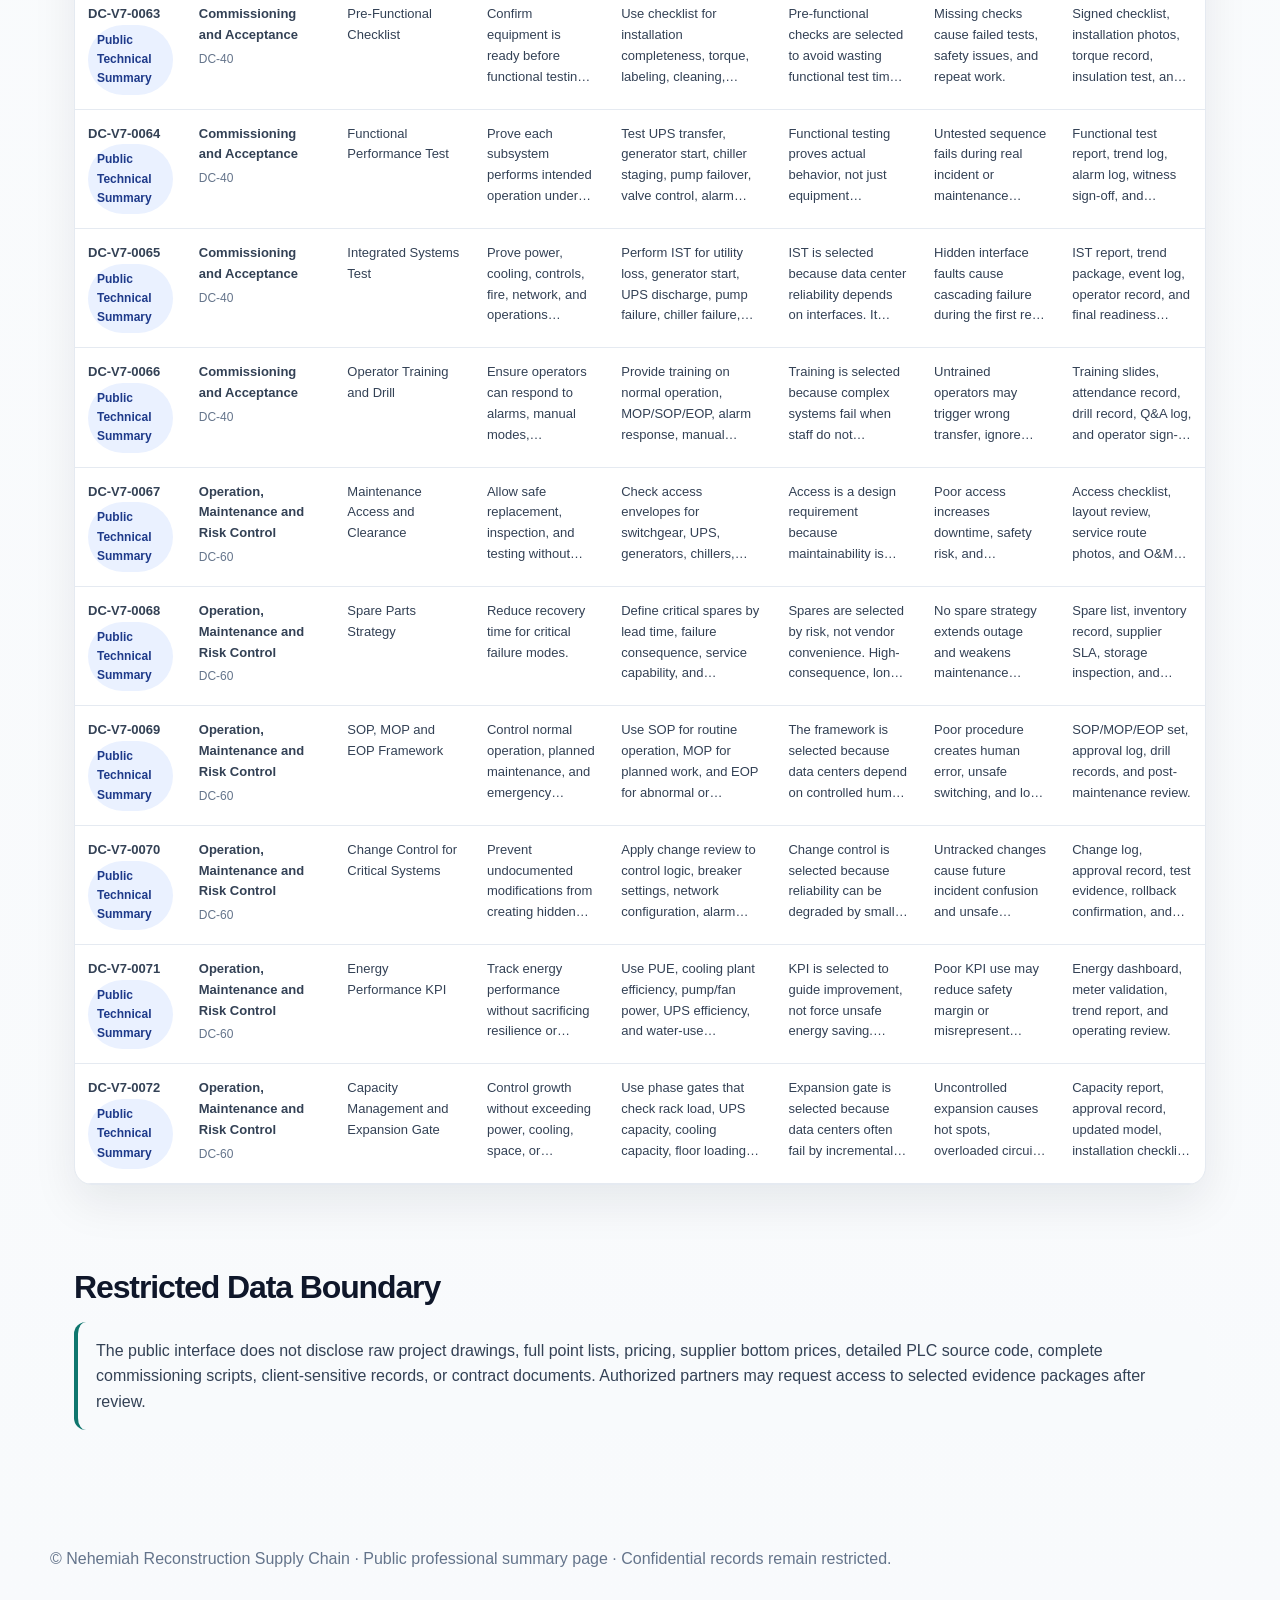
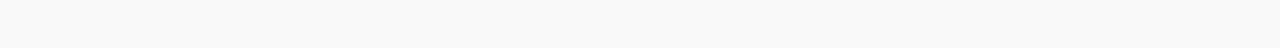
==== commit d91cea25: "Add files via upload" ====
--- a/featured/data-center.html
+++ b/featured/data-center.html
@@ -1,231 +1,1470 @@
-<!doctype html>
+<!DOCTYPE html>
 <html lang="en">
 <head>
-  <meta charset="utf-8">
-  <meta name="viewport" content="width=device-width, initial-scale=1">
-  <title>Data Center Professionalism | Nehemiah Reconstruction Supply Chain Initiative</title>
-  <meta name="description" content="A desensitized data center professional service database covering equipment selection, technical route, PLC cooling control, risk control, acceptance evidence and restricted data room interface.">
-  <link rel="stylesheet" href="../assets/data-center.css">
+  <meta charset="UTF-8" />
+  <meta name="viewport" content="width=device-width, initial-scale=1.0" />
+  <title>Data Center Professionalism | Nehemiah Reconstruction Supply Chain</title>
+  <meta name="description" content="A curated public technical database for data center technical route, equipment selection, engineering decision logic, risk control, acceptance evidence, and restricted data access." />
+  <style>
+    :root {
+      --navy:#10243a; --ink:#0f172a; --muted:#5f6b7a; --line:#e5eaf1; --soft:#f6f8fb;
+      --green:#0f766e; --blue:#1e3a8a; --gold:#b7791f; --white:#fff; --shadow:0 18px 45px rgba(15,23,42,.08);
+    }
+    * { box-sizing:border-box; }
+    html { scroll-behavior:smooth; }
+    body { margin:0; font-family:-apple-system,BlinkMacSystemFont,"Segoe UI",Roboto,Arial,sans-serif; color:var(--ink); background:linear-gradient(180deg,#fff 0%,#f8fafc 100%); line-height:1.6; }
+    a { color:var(--blue); text-decoration:none; }
+    a:hover { text-decoration:underline; }
+    .topbar { position:sticky; top:0; z-index:20; background:rgba(255,255,255,.94); backdrop-filter:blur(12px); border-bottom:1px solid var(--line); }
+    .nav { max-width:1180px; margin:0 auto; padding:18px 24px; display:flex; align-items:center; justify-content:space-between; gap:24px; }
+    .brand { font-weight:800; color:var(--blue); letter-spacing:.01em; }
+    .navlinks { display:flex; flex-wrap:wrap; gap:18px; align-items:center; font-size:14px; text-transform:capitalize; }
+    .navlinks a { color:#21324a; font-weight:600; }
+    .container { max-width:1180px; margin:0 auto; padding:0 24px; }
+    .hero { padding:68px 0 44px; }
+    .kicker { color:var(--green); text-transform:uppercase; font-size:13px; font-weight:800; letter-spacing:.13em; }
+    h1 { font-size:clamp(42px,6.6vw,72px); line-height:1.02; margin:18px 0 22px; letter-spacing:-.055em; max-width:940px; }
+    .lead { max-width:900px; color:#334155; font-size:18px; }
+    .chips { display:flex; flex-wrap:wrap; gap:10px; margin:26px 0; }
+    .chip { border:1px solid var(--line); border-radius:999px; padding:8px 14px; background:#fff; color:#334155; font-size:13px; }
+    .stats { display:grid; grid-template-columns:repeat(4,1fr); gap:16px; margin:28px 0; }
+    .stat { background:#fff; border:1px solid var(--line); border-radius:16px; padding:22px; box-shadow:var(--shadow); }
+    .stat b { display:block; color:var(--blue); font-size:30px; }
+    .stat span { color:#64748b; font-size:13px; }
+    .note { border-left:4px solid var(--green); background:#f8fafc; border-radius:12px; padding:16px 18px; color:#334155; }
+    section { padding:42px 0; }
+    .section-head { display:flex; align-items:flex-end; justify-content:space-between; gap:20px; margin-bottom:22px; }
+    h2 { font-size:32px; line-height:1.15; margin:0 0 8px; letter-spacing:-.035em; }
+    .subtle { color:#64748b; margin:0; }
+    .group-grid { display:grid; grid-template-columns:repeat(3,1fr); gap:16px; }
+    .group-card { background:#fff; border:1px solid var(--line); border-radius:18px; padding:20px; min-height:132px; box-shadow:var(--shadow); cursor:pointer; transition:.18s ease; }
+    .group-card:hover { transform:translateY(-2px); border-color:#b7c4d3; }
+    .group-card h3 { margin:0 0 10px; font-size:18px; }
+    .group-card p { margin:0; color:#526071; }
+    .group-card .count { display:inline-block; margin-top:12px; color:var(--blue); font-weight:800; }
+    .toolbar { display:grid; grid-template-columns:1.5fr .8fr .8fr .8fr; gap:10px; margin:18px 0; }
+    input, select { width:100%; padding:13px 14px; border:1px solid var(--line); border-radius:12px; background:#fff; font-size:14px; color:#0f172a; }
+    .table-wrap { overflow:auto; border:1px solid var(--line); border-radius:18px; background:#fff; box-shadow:var(--shadow); }
+    table { width:100%; min-width:1120px; border-collapse:collapse; font-size:13px; }
+    th { background:#f1f5f9; text-align:left; padding:13px; color:#334155; font-weight:800; border-bottom:1px solid var(--line); }
+    td { padding:14px 13px; border-bottom:1px solid var(--line); vertical-align:top; color:#334155; }
+    tr.record-row { cursor:pointer; }
+    tr.record-row:hover { background:#f8fafc; }
+    .badge { display:inline-block; border-radius:999px; background:#eaf1ff; color:#1e3a8a; padding:6px 9px; font-size:12px; font-weight:800; }
+    .small { color:#64748b; font-size:12px; display:block; margin-top:4px; }
+    .truncate { max-width:240px; display:-webkit-box; -webkit-line-clamp:4; -webkit-box-orient:vertical; overflow:hidden; }
+    .detail { display:none; position:fixed; inset:0; background:rgba(15,23,42,.44); z-index:50; padding:24px; overflow:auto; }
+    .detail.open { display:block; }
+    .panel { max-width:980px; margin:30px auto; background:#fff; border-radius:22px; box-shadow:0 30px 80px rgba(15,23,42,.24); overflow:hidden; }
+    .panel-head { padding:24px 28px; border-bottom:1px solid var(--line); display:flex; justify-content:space-between; gap:16px; }
+    .panel-head h3 { font-size:26px; margin:6px 0 0; line-height:1.2; }
+    .close { border:1px solid var(--line); background:#fff; border-radius:999px; width:42px; height:42px; font-size:24px; cursor:pointer; }
+    .panel-body { padding:24px 28px 30px; }
+    .detail-grid { display:grid; grid-template-columns:1fr 1fr; gap:18px; }
+    .detail-box { border:1px solid var(--line); border-radius:16px; padding:18px; background:#fbfdff; }
+    .detail-box h4 { margin:0 0 8px; color:#0f172a; font-size:14px; text-transform:uppercase; letter-spacing:.06em; }
+    .detail-box p { margin:0; color:#334155; }
+    .access { margin-top:18px; padding:18px; border-radius:16px; background:#fff7ed; border:1px solid #fed7aa; color:#7c2d12; }
+    .button { display:inline-block; background:var(--green); color:#fff; border-radius:12px; padding:12px 16px; font-weight:800; margin-top:14px; }
+    .button:hover { text-decoration:none; background:#0b5e58; }
+    .footer { padding:42px 0 60px; color:#64748b; }
+    @media (max-width:900px) {
+      .nav { align-items:flex-start; flex-direction:column; }
+      .stats, .group-grid, .detail-grid { grid-template-columns:1fr; }
+      .toolbar { grid-template-columns:1fr; }
+      h1 { font-size:42px; }
+    }
+  </style>
 </head>
 <body>
-<header class="site-header">
-  <div class="container nav">
-    <a class="logo" href="../index.html">Nehemiah Reconstruction Supply Chain</a>
-    <nav class="nav-links">
-      <a href="../index.html#values">Values</a>
-      <a href="../index.html#engineering-practice">Engineering Practice</a>
-      <a href="../index.html#featured-services">Featured Services</a>
-      <a href="../index.html#client-focus">Client Focus</a>
-      <a href="../internal-data-room.html">Restricted Data Room</a>
-      <a href="../index.html#contact">Contact</a>
+  <header class="topbar">
+    <nav class="nav">
+      <a class="brand" href="../">Nehemiah Reconstruction Supply Chain</a>
+      <div class="navlinks">
+        <a href="../#values">Values</a>
+        <a href="../#engineering-practice">Engineering Practice</a>
+        <a href="../#featured-services">Featured Services</a>
+        <a href="../#client-focus">Client Focus</a>
+        <a href="../internal-data-room.html">Restricted Data Room</a>
+        <a href="../#contact">Contact</a>
+      </div>
     </nav>
-  </div>
-</header>
-
-<main>
-<section class="hero">
-  <div class="container">
-    <div class="kicker">Featured Services · Data Center Professionalism</div>
-    <h1>Data Center Technical Route, Equipment Selection and Acceptance Database</h1>
-    <p class="lead">
-      This page is a public-summary interface for a desensitized data center decision database.
-      It organizes technical route, equipment selection, PLC cooling control, calculation entry,
-      risk measures, acceptance evidence, operation handover, and restricted data access.
-    </p>
-    <div class="badges">
-      <span class="badge">Technical route</span>
-      <span class="badge">Equipment selection</span>
-      <span class="badge">PLC cooling control</span>
-      <span class="badge">Risk · measure · evidence</span>
-      <span class="badge">Public summary + request access</span>
-    </div>
-    <div class="stats">
-      <div class="stat"><b id="countRecords">—</b><span>master records</span></div>
-      <div class="stat"><b id="countSystems">—</b><span>system groups</span></div>
-      <div class="stat"><b id="countPackages">—</b><span>restricted packages</span></div>
-      <div class="stat"><b id="countCalc">—</b><span>calculation-entry records</span></div>
-    </div>
-    <p class="note">
-      Public pages show only desensitized summaries and decision logic. Original drawings, raw
-      project files, complete PLC programs, full I/O lists, prices, supplier details, client-sensitive
-      records, and contract documents are not published here.
-    </p>
-  </div>
-</section>
-
-<section class="section">
-  <div class="container">
-    <div class="section-head">
-      <h2>System Groups</h2>
-      <a class="button secondary" href="../internal-data-room.html">Request restricted access →</a>
-    </div>
-    <div class="card-grid" id="systemCards"></div>
-  </div>
-</section>
-
-<section class="section">
-  <div class="container">
-    <div class="section-head">
-      <h2>Master Database Interface</h2>
-      <span><b id="filteredCount">—</b> records shown</span>
-    </div>
-    <div class="filters">
-      <input id="search" type="search" placeholder="Search equipment, PLC, risk, formula, evidence...">
-      <select id="filterGroup"></select>
-      <select id="filterTopic"></select>
-      <select id="filterAccess"></select>
-    </div>
-    <div class="table-wrap">
-      <table aria-label="Data center master decision table">
-        <thead>
-          <tr>
-            <th>ID / Access</th>
-            <th>System</th>
-            <th>Item</th>
-            <th>Recommended route / spec</th>
-            <th>Why selected</th>
-            <th>Main risk</th>
-            <th>Acceptance evidence</th>
-            <th>Web ID</th>
-          </tr>
-        </thead>
-        <tbody id="tableBody">
-          <tr><td colspan="8">Loading database...</td></tr>
-        </tbody>
-      </table>
-    </div>
-
-    <div class="detail" id="detail">
-      <h2 id="detailTitle"></h2>
-      <p id="detailMeta"></p>
-      <div class="detail-grid" id="detailGrid"></div>
+  </header>
+
+  <main class="container">
+    <section class="hero">
+      <div class="kicker">Featured Services · Data Center Professionalism</div>
+      <h1>Data Center Technical Route, Equipment Selection and Acceptance Database</h1>
+      <p class="lead">
+        A curated public professional interface for data center decision logic. It does not publish raw drawings,
+        prices, full PLC programs, complete I/O lists, supplier documents, or client-sensitive records. Public records
+        show technical reasoning, risk controls, and acceptance evidence; the complete 491-item internal matrix belongs
+        in the restricted data room.
+      </p>
+      <div class="chips">
+        <span class="chip">Technical route</span>
+        <span class="chip">Equipment selection</span>
+        <span class="chip">Engineering decision logic</span>
+        <span class="chip">Risk if misapplied</span>
+        <span class="chip">Acceptance evidence</span>
+      </div>
+      <div class="stats">
+        <div class="stat"><b id="publicCount">72</b><span>curated public records</span></div>
+        <div class="stat"><b id="systemCount">12</b><span>professional system groups</span></div>
+        <div class="stat"><b>491</b><span>internal matrix entries kept restricted</span></div>
+        <div class="stat"><b>125</b><span>restricted evidence packages</span></div>
+      </div>
+      <p class="note">
+        Public content is intentionally selective. It demonstrates professional method without exposing confidential
+        engineering files. Each row should be read as a decision-control record: requirement → recommended solution →
+        engineering logic → risk → evidence.
+      </p>
+    </section>
+
+    <section id="system-groups">
+      <div class="section-head">
+        <div>
+          <h2>System Groups</h2>
+          <p class="subtle">Click a system group to filter the public professional records.</p>
+        </div>
+        <a class="button" href="../internal-data-room.html">Request restricted access →</a>
+      </div>
+      <div id="groupGrid" class="group-grid"></div>
+    </section>
+
+    <section id="database">
+      <div class="section-head">
+        <div>
+          <h2>Professional Decision Interface</h2>
+          <p class="subtle">Curated records only. Click any row to see calculation inputs and acceptance logic.</p>
+        </div>
+        <strong id="shownCount">72 records shown</strong>
+      </div>
+      <div class="toolbar">
+        <input id="searchInput" type="search" placeholder="Search generator, chiller, PLC, valve, UPS, evidence..." />
+        <select id="systemFilter"><option value="">All system groups</option></select>
+        <select id="packageFilter"><option value="">All restricted packages</option></select>
+        <select id="accessFilter">
+          <option value="">All access levels</option>
+          <option>Public Technical Summary</option>
+          <option>Public Summary + Restricted Evidence</option>
+        </select>
+      </div>
+      <div class="table-wrap">
+        <table>
+          <thead>
+            <tr>
+              <th>ID / Access</th>
+              <th>System</th>
+              <th>Equipment / Route</th>
+              <th>Functional Requirement</th>
+              <th>Recommended Solution</th>
+              <th>Engineering Decision Logic</th>
+              <th>Risk if Misapplied</th>
+              <th>Acceptance Evidence</th>
+            </tr>
+          </thead>
+          <tbody id="recordBody"></tbody>
+        </table>
+      </div>
+    </section>
+
+    <section>
+      <h2>Restricted Data Boundary</h2>
+      <p class="note">
+        The public interface does not disclose raw project drawings, full point lists, pricing, supplier bottom prices,
+        detailed PLC source code, complete commissioning scripts, client-sensitive records, or contract documents.
+        Authorized partners may request access to selected evidence packages after review.
+      </p>
+    </section>
+  </main>
+
+  <div id="detail" class="detail" aria-hidden="true">
+    <div class="panel">
+      <div class="panel-head">
+        <div>
+          <span id="detailId" class="badge"></span>
+          <h3 id="detailTitle"></h3>
+          <p id="detailSystem" class="subtle"></p>
+        </div>
+        <button class="close" onclick="closeDetail()" aria-label="Close">×</button>
+      </div>
+      <div class="panel-body">
+        <div class="detail-grid">
+          <div class="detail-box"><h4>Functional Requirement</h4><p id="dFunc"></p></div>
+          <div class="detail-box"><h4>Recommended Solution</h4><p id="dSolution"></p></div>
+          <div class="detail-box"><h4>Engineering Decision Logic</h4><p id="dLogic"></p></div>
+          <div class="detail-box"><h4>Why Alternatives Are Rejected</h4><p id="dAlt"></p></div>
+          <div class="detail-box"><h4>Calculation / Verification Inputs</h4><p id="dCalc"></p></div>
+          <div class="detail-box"><h4>Risk if Misapplied</h4><p id="dRisk"></p></div>
+          <div class="detail-box"><h4>Control Measures</h4><p id="dControl"></p></div>
+          <div class="detail-box"><h4>Acceptance Evidence</h4><p id="dEvidence"></p></div>
+        </div>
+        <div class="access">
+          <strong>Restricted evidence package:</strong> <span id="dPackage"></span><br />
+          Raw drawings, complete calculations, full I/O list, PLC source code, supplier offers, pricing, and contract records require authorized access.
+          <br /><a class="button" href="../internal-data-room.html">Request access →</a>
+        </div>
+      </div>
     </div>
   </div>
-</section>
-</main>
-
-<footer class="footer">
-  <div class="container">
-    <p>
-      Nehemiah Reconstruction Supply Chain Initiative · Data Center Professionalism.
-      Detailed PPT materials, project tables, checklists, PLC logic, I/O tables, photos and records
-      are available only after review.
-    </p>
-  </div>
-</footer>
-<script>
-const DATA_URL = "../data/featured-data-center-master.json?v=english-inline-v6";
-const fields = {
-  id:"ID", group:"System Group", subsystem:"Subsystem", level:"Object Level",
-  item:"Item / Equipment / Accessory / Document", requirement:"Functional Requirement", route:"Recommended Technical Route / Specification",
-  params:"Key Technical Parameters / Control Indicators", why:"Why This Route / Specification Is Selected",
-  whyNot:"Why Alternatives Are Not Selected", calc:"Calculation Required", inputs:"Calculation Inputs",
-  formula:"Calculation / Verification Formula", demand:"Example Demand Value", capacity:"Example Selected Capacity",
-  margin:"Margin %", risk:"Main Risk", measure:"Control Measures", evidence:"Acceptance / Evidence Documents",
-  delivery:"Operation / Handover Documents", access:"Access Level", package:"Restricted Package", webid:"Website Interface ID",
-  summary:"Public Web Summary", topic:"Fourth-Level Category"
-};
-let allRecords = [];
-let filtered = [];
-function tagClass(access){
-  if(!access) return "tag";
-  if(access.includes("Restricted")) return "tag res";
-  if(access.includes("Request")) return "tag req";
-  return "tag";
-}
-function byId(id){return document.getElementById(id)}
-function uniq(arr){return [...new Set(arr.filter(Boolean))].sort((a,b)=>a.localeCompare(b,"en-US"))}
-function fillSelect(id, values, allText){
-  const el = byId(id);
-  el.innerHTML = `<option value="">${allText}</option>` + values.map(v=>`<option value="${escapeHtml(v)}">${escapeHtml(v)}</option>`).join("");
-}
-function escapeHtml(s){
-  return String(s ?? "").replace(/[&<>"']/g, m=>({"&":"&amp;","<":"&lt;",">":"&gt;",'"':"&quot;","'":"&#39;"}[m]));
-}
-function truncate(s,n=110){
-  s = String(s ?? "");
-  return s.length>n ? s.slice(0,n)+"…" : s;
-}
-function init(){
-  fetch(DATA_URL).then(r=>r.json()).then(data=>{
-    allRecords = data.records || [];
-    filtered = allRecords;
-    byId("countRecords").textContent = allRecords.length;
-    byId("countSystems").textContent = uniq(allRecords.map(r=>r[fields.group])).length;
-    byId("countPackages").textContent = uniq(allRecords.map(r=>r[fields.package])).length;
-    byId("countCalc").textContent = allRecords.filter(r=>String(r[fields.calc]).includes("Yes")).length;
-    fillSelect("filterGroup", uniq(allRecords.map(r=>r[fields.group])), "All system groups");
-    fillSelect("filterAccess", uniq(allRecords.map(r=>r[fields.access])), "All access levels");
-    fillSelect("filterTopic", uniq(allRecords.map(r=>r[fields.topic])), "All fourth-level categories");
-    renderCards();
-    applyFilters();
-    ["search","filterGroup","filterAccess","filterTopic"].forEach(id=>{
-      byId(id).addEventListener("input", applyFilters);
-      byId(id).addEventListener("change", applyFilters);
-    });
-  }).catch(err=>{
-    byId("tableBody").innerHTML = `<tr><td colspan="8">Database loading failed: ${escapeHtml(err.message)}</td></tr>`;
-  });
-}
-function renderCards(){
-  const groups = uniq(allRecords.map(r=>r[fields.group])).slice(0,12);
-  byId("systemCards").innerHTML = groups.map(g=>{
-    const rows = allRecords.filter(r=>r[fields.group]===g);
-    const pkgs = uniq(rows.map(r=>r[fields.package])).slice(0,3).join(" / ");
-    return `<article class="card">
-      <h3>${escapeHtml(g)}</h3>
-      <p>${rows.length} records; package: ${escapeHtml(pkgs || "Not set")}</p>
-    </article>`;
-  }).join("");
-}
-function applyFilters(){
-  const q = byId("search").value.trim().toLowerCase();
-  const g = byId("filterGroup").value;
-  const a = byId("filterAccess").value;
-  const t = byId("filterTopic").value;
-  filtered = allRecords.filter(r=>{
-    const text = Object.values(r).join(" ").toLowerCase();
-    return (!q || text.includes(q)) && (!g || r[fields.group]===g) && (!a || r[fields.access]===a) && (!t || r[fields.topic]===t);
-  });
-  byId("filteredCount").textContent = filtered.length;
-  renderTable(filtered.slice(0,120));
-  byId("detail").classList.remove("show");
-}
-function renderTable(rows){
-  byId("tableBody").innerHTML = rows.map((r,idx)=>`
-    <tr onclick="showDetail('${escapeHtml(r[fields.id])}')">
-      <td><b>${escapeHtml(r[fields.id])}</b><br><span class="${tagClass(r[fields.access])}">${escapeHtml(r[fields.access])}</span></td>
-      <td>${escapeHtml(r[fields.group])}<br><small>${escapeHtml(r[fields.subsystem])}</small></td>
-      <td>${escapeHtml(r[fields.item])}</td>
-      <td>${escapeHtml(truncate(r[fields.route],90))}</td>
-      <td>${escapeHtml(truncate(r[fields.why],120))}</td>
-      <td>${escapeHtml(truncate(r[fields.risk],95))}</td>
-      <td>${escapeHtml(truncate(r[fields.evidence],95))}</td>
-      <td>${escapeHtml(r[fields.webid])}</td>
-    </tr>
-  `).join("") || `<tr><td colspan="8">No matching records.</td></tr>`;
-}
-function showDetail(id){
-  const r = allRecords.find(x=>x[fields.id]===id);
-  if(!r) return;
-  const detailFields = [
-    ["Item / Equipment / Document",fields.item],["Functional Requirement",fields.requirement],["Recommended Technical Route / Specification",fields.route],
-    ["Key Technical Parameters / Control Indicators",fields.params],["Why selected",fields.why],["Why alternatives are not selected",fields.whyNot],
-    ["Calculation required",fields.calc],["Calculation inputs",fields.inputs],["Calculation / verification formula",fields.formula],
-    ["Example demand value",fields.demand],["Example selected capacity",fields.capacity],["Margin %",fields.margin],
-    ["Main risk",fields.risk],["Control measures",fields.measure],["Acceptance / evidence documents",fields.evidence],
-    ["Operation / handover documents",fields.delivery],["Restricted package",fields.package],["Public web summary",fields.summary]
-  ];
-  byId("detailTitle").textContent = `${r[fields.id]} · ${r[fields.item]}`;
-  byId("detailMeta").innerHTML = `<span class="${tagClass(r[fields.access])}">${escapeHtml(r[fields.access])}</span> <span class="tag">${escapeHtml(r[fields.group])}</span> <span class="tag">${escapeHtml(r[fields.topic])}</span>`;
-  byId("detailGrid").innerHTML = detailFields.map(([label,key])=>`
-    <div class="detail-item"><b>${escapeHtml(label)}</b><span>${escapeHtml(r[key] || "—")}</span></div>
-  `).join("");
-  byId("detail").classList.add("show");
-  byId("detail").scrollIntoView({behavior:"smooth",block:"start"});
-}
-document.addEventListener("DOMContentLoaded", init);
-
-</script>
+
+  <footer class="container footer">
+    <p>© Nehemiah Reconstruction Supply Chain · Public professional summary page · Confidential records remain restricted.</p>
+  </footer>
+
+  <script>
+    const records = [
+  {
+    "id": "DC-V7-0001",
+    "system": "Overall Technical Route",
+    "systemCode": "DC-00",
+    "item": "Productized Data Center Architecture",
+    "functionalRequirement": "Create a repeatable architecture that can be adapted to site capacity, climate, utility conditions, and client resilience targets.",
+    "recommendedSolution": "Use a standardized but adjustable design kit: modular electrical rooms, defined cooling plant options, standard control point lists, acceptance checklists, and restricted evidence packages.",
+    "engineeringDecisionLogic": "A productized route reduces design ambiguity, shortens procurement review, and makes acceptance evidence comparable across projects. It is still project-specific because load density, local code, utility quality, water availability, and owner risk appetite must be checked before final selection.",
+    "whyAlternativesRejected": "A one-off design may suit a special building but is harder to price, inspect, reproduce, and hand over. A copied design without local verification may miss utility, climate, fire, or permit conditions.",
+    "calculationInputs": "IT load forecast; rack density; PUE target; utility capacity; climate data; water availability; resilience target; phased expansion plan.",
+    "riskIfMisapplied": "Copied architecture can create insufficient capacity, stranded equipment, maintenance conflict, or non-compliant interfaces.",
+    "controlMeasures": "Use gate reviews at concept, schematic design, procurement, commissioning, and handover; freeze principles early and equipment after calculation checks.",
+    "acceptanceEvidence": "Design basis report, one-line diagrams, cooling concept report, commissioning plan, owner requirement matrix, and exception log.",
+    "accessLevel": "Public Technical Summary",
+    "restrictedPackage": "DC-00 Overall Technical Route evidence package"
+  },
+  {
+    "id": "DC-V7-0002",
+    "system": "Overall Technical Route",
+    "systemCode": "DC-00",
+    "item": "N+1 Emergency Power Route",
+    "functionalRequirement": "Provide emergency generation capacity with maintainability and one-unit failure tolerance without overbuilding a full 2N emergency system.",
+    "recommendedSolution": "Use N+1 generator sets sized by block load, motor-starting sequence, UPS recharge demand, ambient derating, fuel autonomy, and step-load performance.",
+    "engineeringDecisionLogic": "N+1 is selected when one generator can be out for maintenance or fault while remaining units support the calculated critical emergency load. The configuration must be proven by load sequence, paralleling logic, voltage/frequency recovery, and fuel system autonomy.",
+    "whyAlternativesRejected": "A single large generator creates a maintenance and fault single point. Full 2N generation may be excessive where the owner does not require path-separated emergency generation.",
+    "calculationInputs": "Critical block load; UPS recharge current; motor starting kVA; ambient derating; step-load acceptance; synchronization time; fuel autonomy.",
+    "riskIfMisapplied": "Undersizing causes voltage dip, failed pump start, UPS recharge conflict, and unstable frequency; oversizing causes wet stacking and poor low-load operation.",
+    "controlMeasures": "Apply priority loading, load shedding, generator paralleling logic, fuel polishing, and periodic load-bank testing.",
+    "acceptanceEvidence": "Generator sizing sheet, factory test, site load-bank test, paralleling test, black-start test, and fuel volume certificate.",
+    "accessLevel": "Public Technical Summary",
+    "restrictedPackage": "DC-00 Overall Technical Route evidence package"
+  },
+  {
+    "id": "DC-V7-0003",
+    "system": "Overall Technical Route",
+    "systemCode": "DC-00",
+    "item": "2N Critical Power Route",
+    "functionalRequirement": "Provide independent A/B power paths where business interruption cost or SLA requires high fault tolerance.",
+    "recommendedSolution": "Use separated A and B paths from upstream switchgear through UPS/HVDC, distribution, rack PDUs, monitoring, and maintenance procedures.",
+    "engineeringDecisionLogic": "2N is selected only when both paths are truly independent and maintainable. Shared cooling, shared control power, common cable routes, or common fire compartments can destroy the claimed resilience.",
+    "whyAlternativesRejected": "N+1 is less expensive but does not provide path independence. A fake 2N route is rejected because it creates confidence without real fault isolation.",
+    "calculationInputs": "Critical IT load; A/B rack distribution; route diversity; UPS autonomy; bypass plan; compartment separation; cable routing.",
+    "riskIfMisapplied": "Hidden common points can turn a branch failure into full-room outage.",
+    "controlMeasures": "Separate labels, route diversity, independent metering, lockout procedures, and integrated failover testing.",
+    "acceptanceEvidence": "A/B one-line diagrams, route drawings, breaker coordination study, maintenance procedure test, and rack-level audit.",
+    "accessLevel": "Public Technical Summary",
+    "restrictedPackage": "DC-00 Overall Technical Route evidence package"
+  },
+  {
+    "id": "DC-V7-0004",
+    "system": "Overall Technical Route",
+    "systemCode": "DC-00",
+    "item": "Integrated Commissioning Route",
+    "functionalRequirement": "Verify that power, cooling, controls, fire, network, and operations behave as one system under failure and maintenance modes.",
+    "recommendedSolution": "Plan level-based commissioning: component test, subsystem test, system test, integrated systems test, load simulation, black-start test, and operator response test.",
+    "engineeringDecisionLogic": "Integrated commissioning is selected because equipment pass tests do not prove facility resilience. The test must simulate utility loss, generator start, UPS transfer, pump failure, valve failure, sensor fault, and alarm escalation.",
+    "whyAlternativesRejected": "Separate vendor tests are rejected because interface failures remain hidden. Low-load-only testing is rejected because final operation depends on step-load and thermal stability.",
+    "calculationInputs": "Test levels; temporary load banks; thermal simulation; failure scenarios; alarm paths; operator scripts; stop criteria.",
+    "riskIfMisapplied": "Interface faults may remain hidden until the first outage.",
+    "controlMeasures": "Use witnessed scripts, prerequisites, hold points, rollback criteria, trend logging, and retest requirements.",
+    "acceptanceEvidence": "Commissioning plan, test scripts, trend logs, witness signatures, deficiency closure, and integrated systems report.",
+    "accessLevel": "Public Technical Summary",
+    "restrictedPackage": "DC-00 Overall Technical Route evidence package"
+  },
+  {
+    "id": "DC-V7-0005",
+    "system": "Overall Technical Route",
+    "systemCode": "DC-00",
+    "item": "Acceptance Evidence Route",
+    "functionalRequirement": "Make every technical decision traceable from requirement to calculation, procurement, installation, commissioning, and handover.",
+    "recommendedSolution": "Use an evidence matrix linking each system record to design inputs, calculation sheets, equipment submittals, inspection records, and functional tests.",
+    "engineeringDecisionLogic": "Reliability depends on verifiable execution, not design intent alone. Evidence must show what was selected, why it was selected, how it was installed, and how it was proven.",
+    "whyAlternativesRejected": "A simple photo archive is insufficient because it does not prove performance or compliance. A traditional handover pack is weak if it cannot link decisions to tests.",
+    "calculationInputs": "Owner requirements; design basis; calculations; submittals; inspection test plans; commissioning scripts; deficiency list; O&M manuals.",
+    "riskIfMisapplied": "Missing evidence causes payment disputes, warranty uncertainty, unsafe operation, and inability to prove readiness.",
+    "controlMeasures": "Maintain an evidence register, naming rules, revision control, sign-off gates, and restricted access levels.",
+    "acceptanceEvidence": "Evidence matrix, signed inspection forms, commissioning reports, punch-list closure, training records, as-built drawings, and handover index.",
+    "accessLevel": "Public Technical Summary",
+    "restrictedPackage": "DC-00 Overall Technical Route evidence package"
+  },
+  {
+    "id": "DC-V7-0006",
+    "system": "Overall Technical Route",
+    "systemCode": "DC-00",
+    "item": "Restricted Public/Private Data Boundary",
+    "functionalRequirement": "Demonstrate capability publicly while protecting drawings, PLC code, prices, supplier details, and client-sensitive records.",
+    "recommendedSolution": "Publish curated decision records and place raw project files, complete calculations, point lists, PLC programs, vendor offers, and contract documents in a restricted data room.",
+    "engineeringDecisionLogic": "Public credibility needs technical reasoning, but client trust requires confidentiality. The public page should show method; restricted access holds source documents after review.",
+    "whyAlternativesRejected": "Publishing all records exposes security, pricing, and client data. Publishing slogans only fails to prove engineering capability.",
+    "calculationInputs": "Document sensitivity; client permission; NDA status; supplier confidentiality; sanctions screening; access purpose; revocation procedure.",
+    "riskIfMisapplied": "Over-disclosure creates commercial and security risk; under-disclosure looks unsupported.",
+    "controlMeasures": "Classify records by access level, redact personal data, watermark documents, require access request, and maintain an access log.",
+    "acceptanceEvidence": "Public summary page, access request workflow, restricted manifest, NDA log, watermark policy, and redaction checklist.",
+    "accessLevel": "Public Technical Summary",
+    "restrictedPackage": "DC-00 Overall Technical Route evidence package"
+  },
+  {
+    "id": "DC-V7-0007",
+    "system": "Medium and Low Voltage Power",
+    "systemCode": "DC-01",
+    "item": "Dual Utility Feed Assessment",
+    "functionalRequirement": "Determine whether two utility incomers provide real resilience or only nominal duplication from the same upstream weakness.",
+    "recommendedSolution": "Use dual incomers only after confirming upstream source diversity, route diversity, protection coordination, metering, utility switching rules, and failure history.",
+    "engineeringDecisionLogic": "Dual utility feeds are selected only when they reduce actual outage exposure. The upstream substation, feeder corridor, breaker ownership, and utility restoration practice must be checked before taking resilience credit.",
+    "whyAlternativesRejected": "A second feeder from the same source may be cosmetic redundancy. Generator-only fallback may be rejected where fuel logistics or prolonged instability cannot be supported.",
+    "calculationInputs": "Feeder source; cable route; substation; historical outage; protection settings; transfer agreement; capacity contract; metering boundary.",
+    "riskIfMisapplied": "False redundancy can cause both feeds to fail together or prevent transfer during a utility event.",
+    "controlMeasures": "Obtain utility confirmation, route survey, protection study, source diagram, and switching procedure.",
+    "acceptanceEvidence": "Utility service agreement, feeder route evidence, protection coordination report, metering record, and transfer test.",
+    "accessLevel": "Public Technical Summary",
+    "restrictedPackage": "DC-01 Medium and Low Voltage Power evidence package"
+  },
+  {
+    "id": "DC-V7-0008",
+    "system": "Medium and Low Voltage Power",
+    "systemCode": "DC-01",
+    "item": "MV Switchgear and RMU Selection",
+    "functionalRequirement": "Provide safe medium-voltage isolation, sectionalizing, and maintainable transformer supply.",
+    "recommendedSolution": "Use MV switchgear or RMU selected by fault level, switching duty, protection philosophy, arc containment, and maintenance access.",
+    "engineeringDecisionLogic": "The MV arrangement must match fault current, transformer capacity, operator competence, and safety requirement. Arc classification and interlocking matter more than panel count.",
+    "whyAlternativesRejected": "A low-cost RMU is rejected where protection, metering, or sectionalizing duty exceeds capability. Overspecified switchgear is rejected where space and procedures cannot support it.",
+    "calculationInputs": "Fault level; rated current; breaking capacity; relay scheme; CT/VT ratio; arc classification; cable termination; earthing switch.",
+    "riskIfMisapplied": "Wrong switchgear can create unsafe switching, nuisance trips, or inability to isolate a transformer.",
+    "controlMeasures": "Use protection study, interlock review, switching procedure, infrared inspection, and access verification.",
+    "acceptanceEvidence": "Type test certificate, relay test report, cable test, interlock test, commissioning record, and switching training record.",
+    "accessLevel": "Public Technical Summary",
+    "restrictedPackage": "DC-01 Medium and Low Voltage Power evidence package"
+  },
+  {
+    "id": "DC-V7-0009",
+    "system": "Medium and Low Voltage Power",
+    "systemCode": "DC-01",
+    "item": "Transformer Capacity and Impedance",
+    "functionalRequirement": "Step down MV supply while maintaining capacity, fault-level control, efficiency, and maintainability.",
+    "recommendedSolution": "Select transformer capacity by critical load, diversity, redundancy mode, future expansion, impedance, losses, noise, and fire separation.",
+    "engineeringDecisionLogic": "Transformer selection must balance capacity and fault current. Higher capacity without impedance review may exceed LV short-circuit ratings; too little capacity leaves no maintenance or expansion margin.",
+    "whyAlternativesRejected": "Undersized transformers limit IT growth and create thermal stress. Oversized units may create high fault current, poor low-load efficiency, space pressure, and unnecessary cost.",
+    "calculationInputs": "Load schedule; redundancy mode; future phase; impedance; no-load/load losses; temperature rise; sound level; fire rating; ventilation.",
+    "riskIfMisapplied": "Improper selection causes overheating, high fault current, poor efficiency, or inability to maintain one unit out of service.",
+    "controlMeasures": "Use load forecast, loss evaluation, short-circuit calculation, ventilation calculation, and maintenance isolation plan.",
+    "acceptanceEvidence": "Transformer test report, nameplate, short-circuit study, thermal scan, inspection record, and energization record.",
+    "accessLevel": "Public Technical Summary",
+    "restrictedPackage": "DC-01 Medium and Low Voltage Power evidence package"
+  },
+  {
+    "id": "DC-V7-0010",
+    "system": "Medium and Low Voltage Power",
+    "systemCode": "DC-01",
+    "item": "LV Main Switchgear Architecture",
+    "functionalRequirement": "Distribute power safely to UPS, mechanical plant, life safety, and auxiliary loads with maintainability.",
+    "recommendedSolution": "Use LV switchgear arranged by functional zones, selective coordination, busbar capacity, compartmentalization, metering, and future extension.",
+    "engineeringDecisionLogic": "LV architecture is selected around isolation boundaries, not amperage alone. Maintenance, fault isolation, thermal inspection, and safe expansion must be possible without shutting down critical loads.",
+    "whyAlternativesRejected": "A single large switchboard is rejected where it creates a maintenance bottleneck. Excessive segmentation is rejected where it complicates coordination.",
+    "calculationInputs": "Main current; busbar rating; short-circuit withstand; breaker selectivity; compartment form; metering; maintenance bypass; spare ways.",
+    "riskIfMisapplied": "Poor architecture can make a small fault trip a large area or prevent safe maintenance.",
+    "controlMeasures": "Use selective coordination study, load zoning, breaker labeling, thermography route planning, and access clearance checks.",
+    "acceptanceEvidence": "Switchgear factory test, breaker setting report, busbar inspection, insulation resistance test, torque records, and as-built one-line.",
+    "accessLevel": "Public Technical Summary",
+    "restrictedPackage": "DC-01 Medium and Low Voltage Power evidence package"
+  },
+  {
+    "id": "DC-V7-0011",
+    "system": "Medium and Low Voltage Power",
+    "systemCode": "DC-01",
+    "item": "ATS and STS Application Boundary",
+    "functionalRequirement": "Transfer loads between sources without unsafe interruption or unintended paralleling.",
+    "recommendedSolution": "Use ATS for mechanical and auxiliary loads that tolerate transfer time; use STS only where static transfer speed and source synchronization are required.",
+    "engineeringDecisionLogic": "ATS and STS are selected by load tolerance, source quality, transfer time, and bypass philosophy. Mechanical loads often need restart logic; IT power usually requires UPS-backed distribution before downstream transfer decisions.",
+    "whyAlternativesRejected": "Using STS for every load is unnecessarily costly and complex. Using ATS for sensitive IT branches is rejected when transfer transient is unacceptable.",
+    "calculationInputs": "Load type; allowable transfer time; source synchronization; fault current; bypass path; control power; restart sequence.",
+    "riskIfMisapplied": "Wrong transfer device can cause nuisance switching, motor damage, source conflict, or IT interruption.",
+    "controlMeasures": "Define transfer matrix, source health logic, bypass procedure, and periodic transfer test.",
+    "acceptanceEvidence": "ATS/STS test report, timing record, source failure simulation, bypass test, and load restoration record.",
+    "accessLevel": "Public Technical Summary",
+    "restrictedPackage": "DC-01 Medium and Low Voltage Power evidence package"
+  },
+  {
+    "id": "DC-V7-0012",
+    "system": "Medium and Low Voltage Power",
+    "systemCode": "DC-01",
+    "item": "Breaker Selective Coordination",
+    "functionalRequirement": "Ensure a downstream fault is cleared locally without unnecessarily tripping upstream critical supply.",
+    "recommendedSolution": "Set breakers and relays through a time-current coordination study for utility, transformer, UPS input/output, mechanical, and life-safety distribution.",
+    "engineeringDecisionLogic": "Selective coordination is a design control because capacity alone does not define reliability. Trip curves must coordinate under normal, emergency, bypass, and maintenance modes.",
+    "whyAlternativesRejected": "Default factory settings are rejected because they may not fit project fault levels. Overly slow upstream settings are rejected if they compromise protection.",
+    "calculationInputs": "Fault current; breaker trip unit; cable length; transformer impedance; UPS contribution; generator fault current; code requirement.",
+    "riskIfMisapplied": "Bad settings can turn a branch fault into a full-room outage or leave equipment inadequately protected.",
+    "controlMeasures": "Use a coordination study, setting schedule, sealed settings, and retest after major changes.",
+    "acceptanceEvidence": "Coordination report, breaker setting sheets, relay injection test, labels, and commissioning sign-off.",
+    "accessLevel": "Public Technical Summary",
+    "restrictedPackage": "DC-01 Medium and Low Voltage Power evidence package"
+  },
+  {
+    "id": "DC-V7-0013",
+    "system": "UPS, HVDC and Battery System",
+    "systemCode": "DC-04",
+    "item": "UPS Topology Selection",
+    "functionalRequirement": "Provide ride-through and power conditioning for critical IT and control loads.",
+    "recommendedSolution": "Use modular online double-conversion UPS or HVDC route according to load type, maintainability, efficiency, fault isolation, and service maturity.",
+    "engineeringDecisionLogic": "UPS topology must match the operating model. Double-conversion supports stable conditioned power; modular architecture supports incremental capacity and maintenance isolation.",
+    "whyAlternativesRejected": "Line-interactive backup UPS is rejected for critical halls. Custom or uncommon UPS is rejected where service network and spare parts cannot be assured.",
+    "calculationInputs": "IT critical load; autonomy; efficiency curve; bypass design; short-circuit contribution; modular block size; service response; spare policy.",
+    "riskIfMisapplied": "Wrong topology creates bypass dependency, inefficient low-load operation, or maintenance exposure.",
+    "controlMeasures": "Define UPS block plan, bypass procedure, firmware control, module spare strategy, and transfer test.",
+    "acceptanceEvidence": "UPS factory report, load test, bypass test, battery discharge test, alarm test, and maintenance record.",
+    "accessLevel": "Public Technical Summary",
+    "restrictedPackage": "DC-04 UPS, HVDC and Battery System evidence package"
+  },
+  {
+    "id": "DC-V7-0014",
+    "system": "UPS, HVDC and Battery System",
+    "systemCode": "DC-04",
+    "item": "HVDC Distribution Boundary",
+    "functionalRequirement": "Support efficient DC distribution where server ecosystem, maintenance capability, and owner standard permit it.",
+    "recommendedSolution": "Use HVDC only when load compatibility, safety procedure, fault protection, connector standard, and training are confirmed.",
+    "engineeringDecisionLogic": "HVDC can reduce conversion stages, but it is not universal. It is selected only when equipment ecosystem and safety management are mature.",
+    "whyAlternativesRejected": "HVDC is rejected where IT equipment, staff training, or protection devices are not compatible. Traditional AC UPS is preferred where interoperability is more important.",
+    "calculationInputs": "Server input standard; DC voltage; breaker/fuse coordination; arc risk; maintenance tooling; training; spare parts.",
+    "riskIfMisapplied": "Misapplied HVDC may create safety hazards, warranty conflicts, and difficult fault isolation.",
+    "controlMeasures": "Use DC safety rules, labeling, isolation procedures, compatible PDUs, and fault protection testing.",
+    "acceptanceEvidence": "Compatibility letter, DC protection test, training record, labeling inspection, and commissioning test.",
+    "accessLevel": "Public Technical Summary",
+    "restrictedPackage": "DC-04 UPS, HVDC and Battery System evidence package"
+  },
+  {
+    "id": "DC-V7-0015",
+    "system": "UPS, HVDC and Battery System",
+    "systemCode": "DC-04",
+    "item": "Battery Autonomy Duration",
+    "functionalRequirement": "Maintain critical load during generator start, transfer instability, or controlled shutdown.",
+    "recommendedSolution": "Select autonomy by generator start sequence, utility stability, shutdown strategy, UPS recharge current, and incident response time.",
+    "engineeringDecisionLogic": "Battery autonomy is selected by scenario, not habit. Short autonomy may be enough with reliable generators; longer autonomy is required where fuel, generator start, or utility restoration is uncertain.",
+    "whyAlternativesRejected": "Blindly choosing 5 or 15 minutes is rejected. Excessive autonomy is rejected when space, fire load, and cost become disproportionate.",
+    "calculationInputs": "Critical load; generator start time; load factor; battery aging; ambient temperature; recharge time; EPO policy.",
+    "riskIfMisapplied": "Insufficient autonomy causes uncontrolled load loss; excessive autonomy increases fire load, weight, and maintenance complexity.",
+    "controlMeasures": "Use autonomy calculation, discharge testing, battery health monitoring, and replacement thresholds.",
+    "acceptanceEvidence": "Battery sizing sheet, discharge test, monitoring trend, thermal inspection, and replacement record.",
+    "accessLevel": "Public Technical Summary",
+    "restrictedPackage": "DC-04 UPS, HVDC and Battery System evidence package"
+  },
+  {
+    "id": "DC-V7-0016",
+    "system": "UPS, HVDC and Battery System",
+    "systemCode": "DC-04",
+    "item": "Lithium Battery Application",
+    "functionalRequirement": "Reduce footprint and improve monitoring where fire safety, BMS reliability, and code compliance are acceptable.",
+    "recommendedSolution": "Use lithium batteries only with integrated BMS, thermal monitoring, fire strategy, qualified enclosure, emergency procedure, and manufacturer support.",
+    "engineeringDecisionLogic": "Lithium is selected where space and monitoring benefits outweigh added fire and regulatory controls. It must be supported by BMS data, clear isolation, and authority acceptance.",
+    "whyAlternativesRejected": "VRLA remains acceptable where lithium approval, training, or support is weak. Lithium is rejected where thermal event management cannot be demonstrated.",
+    "calculationInputs": "Battery chemistry; BMS data; thermal runaway control; detection; suppression method; ventilation; approval; recycling path.",
+    "riskIfMisapplied": "Improper lithium use can create thermal event, insurance, and approval risk.",
+    "controlMeasures": "Use BMS alarms, thermal sensors, isolation, fire procedure, and periodic firmware/data review.",
+    "acceptanceEvidence": "UL/IEC certificate, BMS trend, thermal test, fire review, authority approval, and maintenance record.",
+    "accessLevel": "Public Technical Summary",
+    "restrictedPackage": "DC-04 UPS, HVDC and Battery System evidence package"
+  },
+  {
+    "id": "DC-V7-0017",
+    "system": "UPS, HVDC and Battery System",
+    "systemCode": "DC-04",
+    "item": "Modular UPS Block Size",
+    "functionalRequirement": "Allow phased capacity growth while maintaining serviceability and redundancy.",
+    "recommendedSolution": "Select module size by load increment, redundancy target, cabinet rating, service method, and bypass capacity.",
+    "engineeringDecisionLogic": "Module size must allow growth without operating too many modules at poor efficiency or making one module too large to replace quickly.",
+    "whyAlternativesRejected": "Too-small modules create complexity and many failure points. Too-large modules reduce redundancy granularity and service convenience.",
+    "calculationInputs": "Initial load; future phase; module rating; N+1 margin; efficiency curve; cabinet limit; spare availability.",
+    "riskIfMisapplied": "Bad module sizing creates stranded capacity, low efficiency, or slow replacement.",
+    "controlMeasures": "Use phased capacity schedule, module loading policy, spare module plan, and load trend review.",
+    "acceptanceEvidence": "Capacity schedule, UPS module report, efficiency trend, spare record, and maintenance test.",
+    "accessLevel": "Public Technical Summary",
+    "restrictedPackage": "DC-04 UPS, HVDC and Battery System evidence package"
+  },
+  {
+    "id": "DC-V7-0018",
+    "system": "UPS, HVDC and Battery System",
+    "systemCode": "DC-04",
+    "item": "Maintenance Bypass Architecture",
+    "functionalRequirement": "Allow UPS maintenance without interrupting critical loads or creating unsafe backfeed.",
+    "recommendedSolution": "Use internal and external maintenance bypass with interlocks, labeled sequence, and clear source status indication.",
+    "engineeringDecisionLogic": "Bypass design is selected for maintainability. It must prevent accidental paralleling of incompatible sources or bypassing protection during live maintenance.",
+    "whyAlternativesRejected": "No-bypass arrangement is rejected for critical operation. Overly complex bypass is rejected if staff cannot safely execute it.",
+    "calculationInputs": "Bypass rating; interlock logic; source sync; breaker sequence; signage; training; fault level during bypass.",
+    "riskIfMisapplied": "Wrong bypass causes accidental interruption, backfeed, or unprotected operation.",
+    "controlMeasures": "Use written switching procedure, key interlocks, status lamps, training, and periodic bypass test.",
+    "acceptanceEvidence": "Bypass test record, procedure sign-off, interlock test, operator training record, and incident drill.",
+    "accessLevel": "Public Technical Summary",
+    "restrictedPackage": "DC-04 UPS, HVDC and Battery System evidence package"
+  },
+  {
+    "id": "DC-V7-0019",
+    "system": "Generator and Fuel System",
+    "systemCode": "DC-07",
+    "item": "Generator Rating and Derating",
+    "functionalRequirement": "Deliver emergency power at site ambient condition and altitude without hidden capacity shortfall.",
+    "recommendedSolution": "Size generator sets by standby/prime rating, ambient derating, altitude, step load, harmonic load, and future block load.",
+    "engineeringDecisionLogic": "Generator capacity is selected from actual operating envelope, not nameplate alone. Ambient heat, altitude, alternator capability, UPS recharge, and motor-starting must be included.",
+    "whyAlternativesRejected": "Nameplate-only selection ignores derating. Oversizing without low-load strategy creates wet stacking and poor performance.",
+    "calculationInputs": "Ambient temperature; altitude; fuel; block load; motor starting; UPS recharge; step load; harmonic content; reserve.",
+    "riskIfMisapplied": "Underrating causes failed starts and unstable voltage; oversizing causes inefficient operation and maintenance issues.",
+    "controlMeasures": "Use derating sheet, load sequence, load-bank schedule, and minimum-load management.",
+    "acceptanceEvidence": "Generator sizing report, factory test, site load-bank test, fuel system test, and event logs.",
+    "accessLevel": "Public Technical Summary",
+    "restrictedPackage": "DC-07 Generator and Fuel System evidence package"
+  },
+  {
+    "id": "DC-V7-0020",
+    "system": "Generator and Fuel System",
+    "systemCode": "DC-07",
+    "item": "Paralleling Control",
+    "functionalRequirement": "Synchronize multiple sets and share load safely during black-start and utility failure.",
+    "recommendedSolution": "Use paralleling controller with load sharing, priority start, dead-bus closing, reverse power protection, and alarm integration.",
+    "engineeringDecisionLogic": "Paralleling is selected where multiple generators are required for N+1 or phased load. The controller must handle starting order, load acceptance, fault isolation, and utility return.",
+    "whyAlternativesRejected": "Manual paralleling is rejected for critical sequences. Simple ATS-only scheme is rejected where multiple generators must share load.",
+    "calculationInputs": "Number of sets; busbar rating; sync method; load share; fault protection; start sequence; control power.",
+    "riskIfMisapplied": "Bad logic causes failed synchronization, reverse power, bus instability, or delayed restoration.",
+    "controlMeasures": "Use witnessed functional test, dead-bus test, load-share test, and failure simulation.",
+    "acceptanceEvidence": "Controller configuration, protection test, paralleling report, event log, and operator procedure.",
+    "accessLevel": "Public Technical Summary",
+    "restrictedPackage": "DC-07 Generator and Fuel System evidence package"
+  },
+  {
+    "id": "DC-V7-0021",
+    "system": "Generator and Fuel System",
+    "systemCode": "DC-07",
+    "item": "Fuel Day Tank Design",
+    "functionalRequirement": "Supply generators during operation while preventing overflow, contamination, and pump failure.",
+    "recommendedSolution": "Use day tanks sized for controlled runtime with redundant pumps, level alarms, leak detection, overflow return, and manual isolation.",
+    "engineeringDecisionLogic": "Day tank design is selected by consumption rate, pump duty, elevation, fire separation, and maintenance access. It is not a simple storage container.",
+    "whyAlternativesRejected": "Direct suction from bulk tank is rejected where reliability or distance is inadequate. Oversized day tanks may increase fire load and code restrictions.",
+    "calculationInputs": "Fuel consumption; runtime target; pump rate; tank elevation; containment; level switches; return line; polishing.",
+    "riskIfMisapplied": "Poor day tank design causes air entrainment, overflow, starvation, or spill.",
+    "controlMeasures": "Use level interlocks, leak alarms, dual pumps, spill containment, and fuel quality checks.",
+    "acceptanceEvidence": "Tank certificate, pump test, level alarm test, leak sensor test, fuel quality report, and operation log.",
+    "accessLevel": "Public Technical Summary",
+    "restrictedPackage": "DC-07 Generator and Fuel System evidence package"
+  },
+  {
+    "id": "DC-V7-0022",
+    "system": "Generator and Fuel System",
+    "systemCode": "DC-07",
+    "item": "Bulk Fuel Autonomy",
+    "functionalRequirement": "Maintain emergency operation for a defined period under realistic load and refueling constraints.",
+    "recommendedSolution": "Select bulk tank capacity from critical load, fuel curve, refueling lead time, site security, weather access, and permit limits.",
+    "engineeringDecisionLogic": "Fuel autonomy is selected by incident scenario. It must consider real load, refueling logistics, fuel degradation, and regulatory limits.",
+    "whyAlternativesRejected": "Minimal fuel storage is rejected where road access or supply chain is uncertain. Excessive storage is rejected where spill, aging, or permit risk grows.",
+    "calculationInputs": "Fuel curve; load factor; autonomy hours; refueling contract; delivery access; containment; fuel age; permit limit.",
+    "riskIfMisapplied": "Wrong storage planning creates runtime failure, contamination, spill liability, or permit violation.",
+    "controlMeasures": "Use fuel management plan, polishing, supplier agreement, periodic inventory, and spill response procedure.",
+    "acceptanceEvidence": "Tank permit, fuel calculation, supplier agreement, fuel test, spill kit inspection, and inventory log.",
+    "accessLevel": "Public Technical Summary",
+    "restrictedPackage": "DC-07 Generator and Fuel System evidence package"
+  },
+  {
+    "id": "DC-V7-0023",
+    "system": "Generator and Fuel System",
+    "systemCode": "DC-07",
+    "item": "Exhaust and Acoustic Control",
+    "functionalRequirement": "Discharge exhaust safely while meeting noise, heat, and back-pressure limits.",
+    "recommendedSolution": "Design exhaust route, silencer, expansion joint, insulation, discharge height, and acoustic treatment by manufacturer and local limits.",
+    "engineeringDecisionLogic": "Exhaust design protects engine performance and surroundings. Back-pressure, heat radiation, condensate, and noise are reliability issues, not only environmental issues.",
+    "whyAlternativesRejected": "Improvised exhaust routing is rejected because it can reduce engine output. Oversized acoustic treatment is rejected if it creates excessive back-pressure.",
+    "calculationInputs": "Back-pressure; exhaust temperature; pipe length; silencer; discharge location; noise limit; thermal clearance; condensate drain.",
+    "riskIfMisapplied": "Bad exhaust causes power derating, fire risk, complaints, and engine damage.",
+    "controlMeasures": "Use back-pressure calculation, acoustic prediction, insulation inspection, and hot test.",
+    "acceptanceEvidence": "Exhaust calculation, silencer data, acoustic test, thermal inspection, and full-load test.",
+    "accessLevel": "Public Technical Summary",
+    "restrictedPackage": "DC-07 Generator and Fuel System evidence package"
+  },
+  {
+    "id": "DC-V7-0024",
+    "system": "Generator and Fuel System",
+    "systemCode": "DC-07",
+    "item": "Load Bank Test Interface",
+    "functionalRequirement": "Prove generator performance without risking live IT load during routine test.",
+    "recommendedSolution": "Provide load-bank connection with safe switching, heat discharge, cable route, and test procedure.",
+    "engineeringDecisionLogic": "Load-bank interface is selected because no-load running does not prove readiness. Periodic load testing prevents wet stacking and validates voltage/frequency recovery.",
+    "whyAlternativesRejected": "Unloaded running is rejected as insufficient. Temporary load connection without designed switchgear and safety method is rejected.",
+    "calculationInputs": "Load-bank capacity; connection point; cable rating; heat discharge; switching sequence; duration; emissions limit.",
+    "riskIfMisapplied": "Without load testing, hidden generator weakness appears only during outage.",
+    "controlMeasures": "Use test schedule, safe connection procedure, thermal watch, and fuel monitoring.",
+    "acceptanceEvidence": "Load-bank report, voltage/frequency trend, thermal inspection, fuel log, and maintenance action record.",
+    "accessLevel": "Public Technical Summary",
+    "restrictedPackage": "DC-07 Generator and Fuel System evidence package"
+  },
+  {
+    "id": "DC-V7-0025",
+    "system": "HVAC Chilled-Water and Heat-Rejection System",
+    "systemCode": "DC-06",
+    "item": "Chiller Capacity Selection",
+    "functionalRequirement": "Meet peak and maintainable cooling demand without unstable low-load operation.",
+    "recommendedSolution": "Select chiller capacity from IT load, diversity, redundancy, minimum load ratio, ambient condition, and future expansion.",
+    "engineeringDecisionLogic": "Chiller sizing balances peak resilience and part-load stability. The design must remain stable during low IT load, high ambient, and one-unit maintenance.",
+    "whyAlternativesRejected": "A single oversized chiller cycles at low load. Undersized chillers cannot support peak or maintenance scenarios.",
+    "calculationInputs": "IT heat load; non-IT load; diversity; N+1 margin; minimum load; water temperatures; condenser condition; expansion.",
+    "riskIfMisapplied": "Oversizing causes cycling and poor efficiency; undersizing causes high temperature alarms and thermal risk.",
+    "controlMeasures": "Use staged operation, minimum flow control, trend review, and seasonal commissioning.",
+    "acceptanceEvidence": "Cooling load calculation, chiller submittal, performance curve, commissioning trend, and maintenance test.",
+    "accessLevel": "Public Technical Summary",
+    "restrictedPackage": "DC-06 HVAC Chilled-Water and Heat-Rejection System evidence package"
+  },
+  {
+    "id": "DC-V7-0026",
+    "system": "HVAC Chilled-Water and Heat-Rejection System",
+    "systemCode": "DC-06",
+    "item": "N+1 Chilled-Water Plant",
+    "functionalRequirement": "Allow one major cooling unit to be maintained or fail while critical cooling continues.",
+    "recommendedSolution": "Use N+1 chillers, pumps, and heat-rejection components where maintainability is required without full 2N cooling.",
+    "engineeringDecisionLogic": "N+1 is selected when remaining units can support critical cooling load under design condition. The path—chiller, pump, tower, valve, controls, and power—must follow the same redundancy logic.",
+    "whyAlternativesRejected": "Equipment-only N+1 is rejected if shared headers, valves, controls, or power feeds create hidden single points.",
+    "calculationInputs": "Critical cooling load; unit capacity; pump/tower capacity; valve isolation; power feeds; control redundancy; access.",
+    "riskIfMisapplied": "Partial redundancy fails during real maintenance, leaving insufficient cooling path.",
+    "controlMeasures": "Use redundancy matrix, valve lineup procedure, failover test, and capacity trend monitoring.",
+    "acceptanceEvidence": "Redundancy calculation, isolation test, failover test, trend log, and commissioning report.",
+    "accessLevel": "Public Technical Summary",
+    "restrictedPackage": "DC-06 HVAC Chilled-Water and Heat-Rejection System evidence package"
+  },
+  {
+    "id": "DC-V7-0027",
+    "system": "HVAC Chilled-Water and Heat-Rejection System",
+    "systemCode": "DC-06",
+    "item": "Variable Primary Pumping",
+    "functionalRequirement": "Reduce pumping energy while maintaining stable evaporator flow and differential pressure.",
+    "recommendedSolution": "Use VFD chilled-water pumps with minimum flow protection, differential pressure reset, and staged pump logic.",
+    "engineeringDecisionLogic": "Variable pumping is selected where load variation is large and controls can maintain minimum flow through chillers and coils. It reduces energy but depends on DP sensing and tuning.",
+    "whyAlternativesRejected": "Constant-speed pumping wastes energy. Variable pumping is rejected where minimum flow or control stability cannot be guaranteed.",
+    "calculationInputs": "Design flow; minimum chiller flow; DP location; pump curve; VFD range; bypass requirement; valve authority.",
+    "riskIfMisapplied": "Poor control causes chiller trips, low delta-T, hunting valves, and insufficient flow.",
+    "controlMeasures": "Use minimum flow logic, DP reset, VFD limits, balancing, and trend monitoring.",
+    "acceptanceEvidence": "Pump curve, VFD test, flow test, DP trend, balancing report, and low-flow test.",
+    "accessLevel": "Public Technical Summary",
+    "restrictedPackage": "DC-06 HVAC Chilled-Water and Heat-Rejection System evidence package"
+  },
+  {
+    "id": "DC-V7-0028",
+    "system": "HVAC Chilled-Water and Heat-Rejection System",
+    "systemCode": "DC-06",
+    "item": "Cooling Tower Cell Control",
+    "functionalRequirement": "Provide heat rejection while controlling fan energy, water use, freezing, plume, and maintenance.",
+    "recommendedSolution": "Use staged cooling tower cells with VFD fans, basin protection, water treatment, and isolation valves.",
+    "engineeringDecisionLogic": "Tower control is selected around seasonal performance. Multiple cells improve efficiency and maintainability but require basin level, water treatment, freeze logic, and fan sequencing.",
+    "whyAlternativesRejected": "A single large tower is rejected where maintenance removes all heat rejection. Excessive cells are rejected when water treatment and controls become unnecessarily complex.",
+    "calculationInputs": "Heat rejection; wet-bulb; fan power; water quality; plume risk; freeze risk; basin volume; isolation.",
+    "riskIfMisapplied": "Poor tower control causes high condenser temperature, biological risk, freezing, plume complaints, or wasted water.",
+    "controlMeasures": "Use water treatment, fan staging, basin monitoring, freeze logic, and seasonal checks.",
+    "acceptanceEvidence": "Tower performance test, water treatment log, fan VFD trend, basin inspection, and winterization record.",
+    "accessLevel": "Public Technical Summary",
+    "restrictedPackage": "DC-06 HVAC Chilled-Water and Heat-Rejection System evidence package"
+  },
+  {
+    "id": "DC-V7-0029",
+    "system": "HVAC Chilled-Water and Heat-Rejection System",
+    "systemCode": "DC-06",
+    "item": "Water Treatment and Filtration",
+    "functionalRequirement": "Protect chillers, towers, pumps, valves, and heat exchangers from scale, corrosion, fouling, and biological growth.",
+    "recommendedSolution": "Use filtration, chemical dosing, conductivity control, corrosion monitoring, and sampling matched to local water quality.",
+    "engineeringDecisionLogic": "Water treatment is a reliability control. Mechanical capacity is meaningless if fouling and corrosion reduce heat transfer or block strainers.",
+    "whyAlternativesRejected": "One-time flushing is rejected. Generic chemical dosing is rejected without local water analysis and ongoing monitoring.",
+    "calculationInputs": "Makeup water quality; cycles of concentration; corrosion index; bacteria risk; filter rating; dosing control; bleed-off.",
+    "riskIfMisapplied": "Poor treatment causes heat-transfer loss, tube damage, valve blockage, biological hazard, and warranty disputes.",
+    "controlMeasures": "Use sampling plan, dosing control, corrosion coupons, filter DP monitoring, and maintenance records.",
+    "acceptanceEvidence": "Water analysis, chemical log, corrosion coupon report, filter maintenance, tower inspection, and heat exchanger trend.",
+    "accessLevel": "Public Technical Summary",
+    "restrictedPackage": "DC-06 HVAC Chilled-Water and Heat-Rejection System evidence package"
+  },
+  {
+    "id": "DC-V7-0030",
+    "system": "HVAC Chilled-Water and Heat-Rejection System",
+    "systemCode": "DC-06",
+    "item": "Low Delta-T Management",
+    "functionalRequirement": "Maintain cooling plant efficiency by controlling flow, valve authority, and coil performance.",
+    "recommendedSolution": "Use valve authority checks, DP reset, coil cleaning, flow balancing, and trend analytics to prevent excessive flow and return-temperature collapse.",
+    "engineeringDecisionLogic": "Low delta-T control is selected because it limits plant capacity and increases pump/chiller energy. The root cause must be fixed before adding capacity.",
+    "whyAlternativesRejected": "Adding more chillers is rejected until flow and coil performance are checked. Fixed high DP operation worsens overflow and hunting.",
+    "calculationInputs": "Supply/return temperature; flow; coil performance; valve position; DP setpoint; bypass status; pump speed; load.",
+    "riskIfMisapplied": "Low delta-T causes poor capacity utilization, high energy, unstable staging, and false capacity shortage.",
+    "controlMeasures": "Use trend review, balancing, DP reset, valve authority correction, and coil maintenance.",
+    "acceptanceEvidence": "Trend report, balancing report, valve test, coil inspection, and energy dashboard.",
+    "accessLevel": "Public Technical Summary",
+    "restrictedPackage": "DC-06 HVAC Chilled-Water and Heat-Rejection System evidence package"
+  },
+  {
+    "id": "DC-V7-0031",
+    "system": "PLC Cooling Source Control",
+    "systemCode": "DC-PLC",
+    "item": "PLC Instead of DDC for Cooling Plant",
+    "functionalRequirement": "Coordinate chillers, pumps, towers, valves, sensors, alarms, and fault modes as one deterministic industrial control system.",
+    "recommendedSolution": "Use PLC-based cooling plant control for large data center cooling sources requiring fast scan, redundant CPU, large I/O, ring network, and fault isolation.",
+    "engineeringDecisionLogic": "PLC is selected when determinism, hot-standby redundancy, and I/O scale are required. Large cooling plants need reliable sequencing across multiple equipment families, not comfort-building control only.",
+    "whyAlternativesRejected": "Ordinary DDC is rejected where CPU redundancy, scan time, I/O scale, and network resilience are insufficient. PLC is not necessary for small standalone HVAC systems.",
+    "calculationInputs": "I/O count; scan time; redundancy target; network topology; equipment sequence; operator interface; alarm priority.",
+    "riskIfMisapplied": "Wrong platform creates unstable sequencing, poor fault response, and limited maintainability.",
+    "controlMeasures": "Use redundant CPU, ring network, documented I/O list, controlled program change, and FAT/SAT.",
+    "acceptanceEvidence": "PLC architecture drawing, I/O list, FAT report, SAT report, source-code custody record, and alarm test.",
+    "accessLevel": "Public Technical Summary",
+    "restrictedPackage": "DC-PLC PLC Cooling Source Control evidence package"
+  },
+  {
+    "id": "DC-V7-0032",
+    "system": "PLC Cooling Source Control",
+    "systemCode": "DC-PLC",
+    "item": "Hot-Standby CPU Redundancy",
+    "functionalRequirement": "Keep cooling plant control running when one PLC CPU fails or is maintained.",
+    "recommendedSolution": "Use hot-standby CPU with synchronization, automatic switchover, health monitoring, and tested recovery behavior.",
+    "engineeringDecisionLogic": "CPU redundancy is selected because a single controller failure could stop coordinated cooling. Switchover time, data synchronization, and output behavior must be validated.",
+    "whyAlternativesRejected": "Single CPU is rejected for critical cooling plant control. Cold standby spare is rejected because it does not provide immediate continuity.",
+    "calculationInputs": "Switchover time; memory sync; I/O ownership; communication link; output hold behavior; alarm indication.",
+    "riskIfMisapplied": "Poor standby design can reset outputs, restart equipment unexpectedly, or leave the plant uncontrolled.",
+    "controlMeasures": "Use switchover test, output behavior validation, alarm supervision, and firmware/version control.",
+    "acceptanceEvidence": "PLC redundancy test, event log, version record, I/O behavior test, and operator response record.",
+    "accessLevel": "Public Technical Summary",
+    "restrictedPackage": "DC-PLC PLC Cooling Source Control evidence package"
+  },
+  {
+    "id": "DC-V7-0033",
+    "system": "PLC Cooling Source Control",
+    "systemCode": "DC-PLC",
+    "item": "Ring Network for PLC and I/O",
+    "functionalRequirement": "Maintain communication when one network segment or switch path fails.",
+    "recommendedSolution": "Use industrial Ethernet ring or redundant network for PLC CPUs, remote I/O, HMI, and supervisory interfaces.",
+    "engineeringDecisionLogic": "Ring network is selected where distributed I/O and plant sequencing cannot tolerate a single cable or switch failure. The topology must be monitored, not just physically looped.",
+    "whyAlternativesRejected": "Single star network is rejected for critical remote I/O. Unmanaged loops are rejected because they can create broadcast storms.",
+    "calculationInputs": "Topology; switch type; recovery time; fiber/copper media; route diversity; VLAN; monitored alarms.",
+    "riskIfMisapplied": "Network fault may freeze remote I/O, lose sensor values, or trigger incorrect control state.",
+    "controlMeasures": "Use managed switches, ring protocol, link alarms, route diversity, and failover testing.",
+    "acceptanceEvidence": "Network drawing, switch configuration, fiber test, failover test, alarm test, and as-built route photos.",
+    "accessLevel": "Public Technical Summary",
+    "restrictedPackage": "DC-PLC PLC Cooling Source Control evidence package"
+  },
+  {
+    "id": "DC-V7-0034",
+    "system": "PLC Cooling Source Control",
+    "systemCode": "DC-PLC",
+    "item": "Full I/O Point List Governance",
+    "functionalRequirement": "Define every control, feedback, status, alarm, and analog point before procurement and programming.",
+    "recommendedSolution": "Use a controlled I/O list with tag, signal type, normal state, fail state, range, alarm class, and acceptance test method.",
+    "engineeringDecisionLogic": "The I/O list is a contractual and technical control. It prevents missing feedback, ambiguous signals, and late disputes between equipment vendors and programmers.",
+    "whyAlternativesRejected": "Programming from vendor drawings alone is rejected because final signals often differ. Informal point naming breaks commissioning and operation.",
+    "calculationInputs": "Equipment list; signal type; voltage/current; range; fail state; alarm priority; cable termination; test method.",
+    "riskIfMisapplied": "Missing or ambiguous I/O creates control gaps, false alarms, and commissioning delay.",
+    "controlMeasures": "Use tag naming rules, revision control, I/O checkout, and signed point-to-point tests.",
+    "acceptanceEvidence": "I/O list, loop test sheet, point-to-point record, alarm matrix, and control cabinet drawing.",
+    "accessLevel": "Public Technical Summary",
+    "restrictedPackage": "DC-PLC PLC Cooling Source Control evidence package"
+  },
+  {
+    "id": "DC-V7-0035",
+    "system": "PLC Cooling Source Control",
+    "systemCode": "DC-PLC",
+    "item": "Alarm Management Strategy",
+    "functionalRequirement": "Prioritize alarms so operators see safety, capacity, redundancy, and maintenance risks clearly.",
+    "recommendedSolution": "Classify alarms by criticality, response time, cause, operator action, and escalation path.",
+    "engineeringDecisionLogic": "Alarm management is selected to avoid alarm flooding. A data center needs actionable alarms distinguishing capacity loss from maintenance warnings.",
+    "whyAlternativesRejected": "All alarms as equal priority hides critical events. Suppressing alarms without root cause removes evidence.",
+    "calculationInputs": "Alarm type; priority; delay; latching rule; reset rule; notification channel; operator response; event logging.",
+    "riskIfMisapplied": "Poor alarm design causes missed incidents, nuisance response, and weak post-event evidence.",
+    "controlMeasures": "Use alarm rationalization, delay tuning, acknowledgement tracking, and periodic alarm review.",
+    "acceptanceEvidence": "Alarm matrix, HMI screenshots, alarm test report, event log, and operator training record.",
+    "accessLevel": "Public Technical Summary",
+    "restrictedPackage": "DC-PLC PLC Cooling Source Control evidence package"
+  },
+  {
+    "id": "DC-V7-0036",
+    "system": "PLC Cooling Source Control",
+    "systemCode": "DC-PLC",
+    "item": "Chiller Staging Logic",
+    "functionalRequirement": "Start, stop, and rotate chillers based on load, redundancy, efficiency, and minimum runtime.",
+    "recommendedSolution": "Use staged control with load thresholds, minimum on/off time, lead-lag rotation, failure lockout, and manual override.",
+    "engineeringDecisionLogic": "Staging maintains stable cooling and equipment life. It must avoid short cycling, overloading one machine, or losing redundancy during changing IT load.",
+    "whyAlternativesRejected": "Manual-only staging is rejected for critical plants. Simple temperature-only staging is rejected where flow, load, and redundancy state matter.",
+    "calculationInputs": "Cooling load; chiller capacity; minimum load; supply temperature; flow; runtime; failure status; maintenance mode.",
+    "riskIfMisapplied": "Bad staging causes cycling, low delta-T, loss of redundancy, and delayed response to load increase.",
+    "controlMeasures": "Use staged thresholds, runtime equalization, failure lockout, trend review, and seasonal tuning.",
+    "acceptanceEvidence": "Control sequence, trend log, staging test, chiller alarm record, and commissioning report.",
+    "accessLevel": "Public Technical Summary",
+    "restrictedPackage": "DC-PLC PLC Cooling Source Control evidence package"
+  },
+  {
+    "id": "DC-V7-0037",
+    "system": "Sensors, Meters and Instrumentation",
+    "systemCode": "DC-20",
+    "item": "Temperature and Humidity Sensor Placement",
+    "functionalRequirement": "Measure conditions that represent actual IT, cooling coil, and plant performance.",
+    "recommendedSolution": "Place sensors at return/supply air, chilled-water headers, condenser-water headers, room zones, and critical control locations according to control purpose.",
+    "engineeringDecisionLogic": "Sensor location is selected by control consequence. A staging sensor must represent system load; an alarm sensor must represent the protected asset.",
+    "whyAlternativesRejected": "Convenient wall mounting is rejected where it does not reflect rack or water-side condition. Excessive sensors are rejected if they create data noise without action logic.",
+    "calculationInputs": "Control objective; airflow path; water header location; response time; calibration access; redundancy; alarm threshold.",
+    "riskIfMisapplied": "Wrong placement causes false readings, unstable control, or missed hot spots.",
+    "controlMeasures": "Use location review, calibration plan, trend validation, and alarm verification.",
+    "acceptanceEvidence": "Sensor layout, calibration certificate, trend comparison, point-to-point test, and commissioning report.",
+    "accessLevel": "Public Technical Summary",
+    "restrictedPackage": "DC-20 Sensors, Meters and Instrumentation evidence package"
+  },
+  {
+    "id": "DC-V7-0038",
+    "system": "Sensors, Meters and Instrumentation",
+    "systemCode": "DC-20",
+    "item": "Differential Pressure Sensors",
+    "functionalRequirement": "Support pump speed reset, filter monitoring, and flow stability.",
+    "recommendedSolution": "Install DP sensors across critical headers, filters, coils, and pump loops with proper range and isolation valves.",
+    "engineeringDecisionLogic": "DP sensors are selected where pressure difference directly controls flow or detects blockage. Range and location must match the control loop.",
+    "whyAlternativesRejected": "Using pump discharge pressure only is rejected because it may not represent remote load. Overwide sensor range reduces accuracy.",
+    "calculationInputs": "Design DP; minimum DP; sensor range; impulse line; isolation valve; location; temperature effect; calibration access.",
+    "riskIfMisapplied": "Wrong DP sensing causes pump hunting, insufficient flow, or false filter status.",
+    "controlMeasures": "Use sensor range review, calibration, trend validation, and DP reset tuning.",
+    "acceptanceEvidence": "Sensor certificate, calibration record, trend log, control tuning record, and functional test.",
+    "accessLevel": "Public Technical Summary",
+    "restrictedPackage": "DC-20 Sensors, Meters and Instrumentation evidence package"
+  },
+  {
+    "id": "DC-V7-0039",
+    "system": "Sensors, Meters and Instrumentation",
+    "systemCode": "DC-20",
+    "item": "Flow Meter Selection",
+    "functionalRequirement": "Verify chilled water, condenser water, fuel, and makeup water flow where calculation and operation need evidence.",
+    "recommendedSolution": "Use ultrasonic, magnetic, turbine, or differential pressure measurement based on fluid, pipe size, straight length, accuracy, and maintenance.",
+    "engineeringDecisionLogic": "Flow meter type is selected by fluid and installation condition. Straight pipe length, conductivity, fouling, low-flow accuracy, and service access matter.",
+    "whyAlternativesRejected": "Selecting only by pipe diameter is rejected. Omitting flow measurement is rejected where flow is needed for capacity or acceptance proof.",
+    "calculationInputs": "Fluid type; pipe size; straight run; velocity range; accuracy; signal type; maintenance access; calibration plan.",
+    "riskIfMisapplied": "Wrong meter creates false capacity readings, poor balancing, and weak acceptance evidence.",
+    "controlMeasures": "Use meter selection sheet, installation detail, calibration plan, and comparison test.",
+    "acceptanceEvidence": "Meter certificate, installation photo, calibration record, trend validation, and acceptance test.",
+    "accessLevel": "Public Technical Summary",
+    "restrictedPackage": "DC-20 Sensors, Meters and Instrumentation evidence package"
+  },
+  {
+    "id": "DC-V7-0040",
+    "system": "Sensors, Meters and Instrumentation",
+    "systemCode": "DC-20",
+    "item": "Valve Position Feedback",
+    "functionalRequirement": "Confirm whether a valve actually reached commanded position.",
+    "recommendedSolution": "Use analog or digital feedback for critical isolation, bypass, and modulating valves with alarm on deviation.",
+    "engineeringDecisionLogic": "Feedback is selected where control depends on actual valve state. Command signal alone is not evidence of movement.",
+    "whyAlternativesRejected": "No feedback is rejected for critical valves. Simple open/closed feedback is rejected where intermediate modulation affects flow or pressure.",
+    "calculationInputs": "Valve type; actuator signal; feedback type; stroke time; fail position; alarm delay; manual override indication.",
+    "riskIfMisapplied": "Missing feedback hides stuck valves and creates wrong sequencing assumptions.",
+    "controlMeasures": "Use feedback alarms, stroke testing, manual override indication, and trend review.",
+    "acceptanceEvidence": "Valve test report, feedback loop test, alarm test, stroke time record, and commissioning sheet.",
+    "accessLevel": "Public Technical Summary",
+    "restrictedPackage": "DC-20 Sensors, Meters and Instrumentation evidence package"
+  },
+  {
+    "id": "DC-V7-0041",
+    "system": "Sensors, Meters and Instrumentation",
+    "systemCode": "DC-20",
+    "item": "Leak Detection Routing",
+    "functionalRequirement": "Detect water leakage before it reaches IT equipment, electrical rooms, or critical control cabinets.",
+    "recommendedSolution": "Use leak cable or point sensors under raised floor, around chilled water, drain lines, pumps, and high-risk valves.",
+    "engineeringDecisionLogic": "Leak detection is selected by water source and damage consequence. Sensor route must cover likely leak paths, not only equipment bases.",
+    "whyAlternativesRejected": "Spot sensors only are rejected where water can travel under floor. Cable detection is rejected where maintenance damage or false alarms cannot be managed.",
+    "calculationInputs": "Water sources; floor slope; containment; cable route; zone naming; alarm priority; maintenance access.",
+    "riskIfMisapplied": "Poor routing causes late detection, false alarm, or inability to locate leak zone.",
+    "controlMeasures": "Use zone mapping, alarm test, maintenance protection, and periodic wet test.",
+    "acceptanceEvidence": "Leak detection layout, zone test, alarm log, maintenance record, and incident drill.",
+    "accessLevel": "Public Technical Summary",
+    "restrictedPackage": "DC-20 Sensors, Meters and Instrumentation evidence package"
+  },
+  {
+    "id": "DC-V7-0042",
+    "system": "Sensors, Meters and Instrumentation",
+    "systemCode": "DC-20",
+    "item": "Instrument Signal Standard",
+    "functionalRequirement": "Maintain stable and diagnosable signals from field devices to PLC or BMS.",
+    "recommendedSolution": "Use 4–20 mA, 0–10 V, dry contact, pulse, RS-485, Modbus, or Ethernet according to distance, interference, accuracy, and device capability.",
+    "engineeringDecisionLogic": "Signal type is selected by reliability and diagnostic value. For long or noisy routes, current loop is often more robust than voltage signals.",
+    "whyAlternativesRejected": "Voltage signal is rejected where cable length and interference reduce accuracy. Digital protocol is rejected where hardwired safety feedback is required.",
+    "calculationInputs": "Signal distance; noise environment; accuracy; fail detection; cable type; grounding; protocol support; maintenance skill.",
+    "riskIfMisapplied": "Wrong signal type causes noisy readings, false alarms, or hidden signal loss.",
+    "controlMeasures": "Use shielded cable rules, grounding review, loop test, and signal failure alarm logic.",
+    "acceptanceEvidence": "Loop test sheet, cable test, signal trend, grounding inspection, and point-to-point record.",
+    "accessLevel": "Public Technical Summary",
+    "restrictedPackage": "DC-20 Sensors, Meters and Instrumentation evidence package"
+  },
+  {
+    "id": "DC-V7-0043",
+    "system": "Valves and Actuators",
+    "systemCode": "DC-25",
+    "item": "Modulating Valve Selection",
+    "functionalRequirement": "Control chilled-water or condenser-water flow continuously instead of only opening or closing.",
+    "recommendedSolution": "Use modulating valves with suitable authority, actuator torque, control signal, feedback, fail position, and manual override.",
+    "engineeringDecisionLogic": "Modulating valves are selected where stable flow regulation is required. Valve authority and actuator behavior determine control quality more than nominal pipe size.",
+    "whyAlternativesRejected": "On/off valves are rejected where continuous regulation is needed. Oversized valves are rejected because they operate near closed and cause unstable control.",
+    "calculationInputs": "Design flow; pressure drop; valve authority; Cv/Kv; actuator torque; signal type; fail position; feedback.",
+    "riskIfMisapplied": "Wrong selection causes hunting, poor delta-T, unstable pressure, and inability to balance load.",
+    "controlMeasures": "Use valve sizing, authority check, stroke test, tuning, and trend review.",
+    "acceptanceEvidence": "Valve sizing sheet, actuator data, stroke test, feedback test, and commissioning trend.",
+    "accessLevel": "Public Technical Summary",
+    "restrictedPackage": "DC-25 Valves and Actuators evidence package"
+  },
+  {
+    "id": "DC-V7-0044",
+    "system": "Valves and Actuators",
+    "systemCode": "DC-25",
+    "item": "Motorized Isolation Valve",
+    "functionalRequirement": "Isolate equipment, branches, or maintenance zones automatically or remotely.",
+    "recommendedSolution": "Use motorized butterfly or ball valves with open/close feedback, local override, fail behavior, and lockable isolation.",
+    "engineeringDecisionLogic": "Motorized isolation is selected where operators need safe and quick changeover or maintenance isolation without manual travel delay.",
+    "whyAlternativesRejected": "Manual-only valves are rejected where remote fault response is required. Motorized valves are rejected where failure position creates unsafe isolation without bypass.",
+    "calculationInputs": "Pipe size; pressure; closing time; actuator torque; feedback; fail state; manual override; maintenance zone.",
+    "riskIfMisapplied": "Wrong isolation valve logic can cut off cooling or prevent maintenance.",
+    "controlMeasures": "Use open/close permissives, feedback alarms, manual override, and valve lineup procedure.",
+    "acceptanceEvidence": "Valve submittal, stroke time test, feedback test, isolation procedure, and commissioning record.",
+    "accessLevel": "Public Technical Summary",
+    "restrictedPackage": "DC-25 Valves and Actuators evidence package"
+  },
+  {
+    "id": "DC-V7-0045",
+    "system": "Valves and Actuators",
+    "systemCode": "DC-25",
+    "item": "Fail Position Definition",
+    "functionalRequirement": "Define whether a valve or damper should fail open, fail closed, or fail in place during power or signal loss.",
+    "recommendedSolution": "Select fail position by protected load, safety condition, hydraulic consequence, and recovery procedure.",
+    "engineeringDecisionLogic": "Fail position is selected by consequence analysis. Cooling availability may prefer fail-open; containment or safety may require fail-closed.",
+    "whyAlternativesRejected": "Default actuator fail behavior is rejected. Same fail rule for every valve is rejected because systems have different consequences.",
+    "calculationInputs": "Load protected; pressure consequence; bypass path; power failure mode; actuator type; manual recovery; alarm logic.",
+    "riskIfMisapplied": "Wrong fail position can flood a system, starve cooling, or create unsafe state.",
+    "controlMeasures": "Use fail-state matrix, power-loss test, alarm mapping, and operator procedure.",
+    "acceptanceEvidence": "Fail-state matrix, power-off test, actuator certificate, alarm test, and O&M instruction.",
+    "accessLevel": "Public Technical Summary",
+    "restrictedPackage": "DC-25 Valves and Actuators evidence package"
+  },
+  {
+    "id": "DC-V7-0046",
+    "system": "Valves and Actuators",
+    "systemCode": "DC-25",
+    "item": "4–20 mA Control and Feedback",
+    "functionalRequirement": "Provide stable analog control and clear diagnostics for modulating devices.",
+    "recommendedSolution": "Use 4–20 mA for long analog control runs where signal loss detection and interference resistance are needed.",
+    "engineeringDecisionLogic": "Current signal is selected where cable length, noise, or diagnostics make voltage signals less reliable. Signal below 4 mA indicates fault for alarm logic.",
+    "whyAlternativesRejected": "0–10 V is rejected for long or noisy routes. Digital-only command is rejected where simple diagnostics are preferred.",
+    "calculationInputs": "Cable length; noise level; signal resolution; device capability; PLC input type; grounding; fault detection.",
+    "riskIfMisapplied": "Wrong signal choice creates inaccurate modulation or hidden open-circuit faults.",
+    "controlMeasures": "Use shielded cable, grounding rules, loop test, scaling check, and fault alarm threshold.",
+    "acceptanceEvidence": "Loop calibration, scaling test, signal failure test, cable insulation record, and trend review.",
+    "accessLevel": "Public Technical Summary",
+    "restrictedPackage": "DC-25 Valves and Actuators evidence package"
+  },
+  {
+    "id": "DC-V7-0047",
+    "system": "Valves and Actuators",
+    "systemCode": "DC-25",
+    "item": "Bypass Valve Logic",
+    "functionalRequirement": "Protect minimum flow and maintain stability during low load or equipment transition.",
+    "recommendedSolution": "Use bypass valves only where minimum flow, pressure relief, or transition stability requires them, with clear enable conditions.",
+    "engineeringDecisionLogic": "Bypass valves are selected as controlled stability tools, not permanent overflow paths. They must close when normal load and valve authority are available.",
+    "whyAlternativesRejected": "Permanent bypass is rejected because it wastes pumping and destroys delta-T. No bypass is rejected where chiller minimum flow cannot otherwise be protected.",
+    "calculationInputs": "Minimum flow; pressure differential; chiller requirement; valve authority; control sequence; low-load condition.",
+    "riskIfMisapplied": "Bad bypass logic causes low delta-T, unstable pump operation, or chiller trip.",
+    "controlMeasures": "Use enable/disable criteria, DP reset, flow verification, and trend alarms.",
+    "acceptanceEvidence": "Control sequence, flow test, bypass trend, chiller low-flow test, and commissioning record.",
+    "accessLevel": "Public Technical Summary",
+    "restrictedPackage": "DC-25 Valves and Actuators evidence package"
+  },
+  {
+    "id": "DC-V7-0048",
+    "system": "Valves and Actuators",
+    "systemCode": "DC-25",
+    "item": "Balancing Valve Strategy",
+    "functionalRequirement": "Control hydraulic balance and prevent branches from stealing flow.",
+    "recommendedSolution": "Use manual or automatic balancing valves based on system complexity, load variation, and commissioning approach.",
+    "engineeringDecisionLogic": "Balancing strategy is selected by hydraulic variability. Automatic balancing helps dynamic systems but requires correct sizing and maintenance understanding.",
+    "whyAlternativesRejected": "No balancing is rejected in multi-branch systems. Automatic balancing is rejected where dirt, service skill, or cost makes it unreliable.",
+    "calculationInputs": "Branch flow; pressure range; valve authority; commissioning method; maintenance skill; strainer condition.",
+    "riskIfMisapplied": "Poor balancing creates hot spots, low delta-T, and pump energy waste.",
+    "controlMeasures": "Use flow measurement, commissioning balance report, strainers, and trend verification.",
+    "acceptanceEvidence": "Balancing report, flow test, valve setting record, strainer inspection, and trend comparison.",
+    "accessLevel": "Public Technical Summary",
+    "restrictedPackage": "DC-25 Valves and Actuators evidence package"
+  },
+  {
+    "id": "DC-V7-0049",
+    "system": "Fire Safety and Life Safety Interface",
+    "systemCode": "DC-08",
+    "item": "Aspirating Smoke Detection",
+    "functionalRequirement": "Detect early smoke or overheating before conventional detectors react.",
+    "recommendedSolution": "Use aspirating smoke detection in data halls and critical electrical rooms with sampling pipe design and alarm staging.",
+    "engineeringDecisionLogic": "Aspirating detection is selected for early warning in high-value IT environments. It must be coordinated with airflow, filtration, maintenance access, and nuisance alarm management.",
+    "whyAlternativesRejected": "Only conventional spot detectors are rejected where early warning is required. Aspirating systems are rejected where maintenance and sampling design cannot be supported.",
+    "calculationInputs": "Airflow pattern; sampling pipe length; detector sensitivity; alarm stages; maintenance access; dust filter; fire panel integration.",
+    "riskIfMisapplied": "Wrong design causes late detection or nuisance alarms, undermining operator trust.",
+    "controlMeasures": "Use sampling calculation, staged alarms, filter maintenance, and response procedure.",
+    "acceptanceEvidence": "Detector certificate, sampling pipe test, alarm test, maintenance log, and fire panel record.",
+    "accessLevel": "Public Technical Summary",
+    "restrictedPackage": "DC-08 Fire Safety and Life Safety Interface evidence package"
+  },
+  {
+    "id": "DC-V7-0050",
+    "system": "Fire Safety and Life Safety Interface",
+    "systemCode": "DC-08",
+    "item": "Clean Agent or Inert Gas Boundary",
+    "functionalRequirement": "Suppress fire in enclosed critical rooms while minimizing equipment damage and life safety risk.",
+    "recommendedSolution": "Use clean agent or inert gas only after room integrity, occupancy safety, pressure relief, and authority approval are confirmed.",
+    "engineeringDecisionLogic": "Suppression type is selected by room tightness, personnel safety, environmental constraints, and protected asset value. Hold time must be proven.",
+    "whyAlternativesRejected": "Water-only suppression may be rejected for sensitive equipment rooms. Gas suppression is rejected where leakage, egress, or pressure relief cannot be proven.",
+    "calculationInputs": "Room volume; leakage rate; agent concentration; hold time; pressure relief; egress; detection logic; local approval.",
+    "riskIfMisapplied": "Wrong suppression design may fail to extinguish, endanger occupants, or damage enclosures.",
+    "controlMeasures": "Use door fan test, abort/release logic, warning signs, maintenance inspection, and authority witness.",
+    "acceptanceEvidence": "Room integrity test, agent calculation, discharge or functional test, signage inspection, and approval record.",
+    "accessLevel": "Public Technical Summary",
+    "restrictedPackage": "DC-08 Fire Safety and Life Safety Interface evidence package"
+  },
+  {
+    "id": "DC-V7-0051",
+    "system": "Fire Safety and Life Safety Interface",
+    "systemCode": "DC-08",
+    "item": "Fire Alarm Matrix",
+    "functionalRequirement": "Define exactly how detection, suppression, HVAC, power, access control, and alarms interact.",
+    "recommendedSolution": "Use a cause-and-effect matrix covering smoke, heat, gas release, EPO, damper control, fan shutdown, door release, and notification.",
+    "engineeringDecisionLogic": "The matrix is selected because interface faults often appear between systems. Every cause must have a verified effect and responsible system.",
+    "whyAlternativesRejected": "Informal coordination is rejected. Vendor-only logic tables are rejected unless integrated with the whole facility sequence.",
+    "calculationInputs": "Detection zone; alarm stage; suppression state; HVAC action; power action; access control; operator notification; reset rule.",
+    "riskIfMisapplied": "Unclear matrix creates unsafe release, delayed response, or unnecessary service interruption.",
+    "controlMeasures": "Use witnessed cause-and-effect test, interface checklist, and revision control.",
+    "acceptanceEvidence": "Cause-and-effect matrix, fire panel test, BMS/PLC interface test, witness signatures, and approval record.",
+    "accessLevel": "Public Technical Summary",
+    "restrictedPackage": "DC-08 Fire Safety and Life Safety Interface evidence package"
+  },
+  {
+    "id": "DC-V7-0052",
+    "system": "Fire Safety and Life Safety Interface",
+    "systemCode": "DC-08",
+    "item": "Emergency Power Off Policy",
+    "functionalRequirement": "Define when and how power is disconnected without creating unnecessary data loss or safety hazard.",
+    "recommendedSolution": "Use governed EPO design with code compliance, covers, labels, alarm integration, and operator procedure.",
+    "engineeringDecisionLogic": "EPO is selected as a life-safety function, not an operational convenience. It must be hard to trigger accidentally and clear in consequence.",
+    "whyAlternativesRejected": "Unprotected EPO buttons are rejected. Eliminating EPO is rejected where code or owner safety policy requires it.",
+    "calculationInputs": "Code requirement; protected zone; circuit scope; button location; guard cover; signage; alarm; restart procedure.",
+    "riskIfMisapplied": "Poor EPO design can cause accidental outage or unsafe inability to isolate power.",
+    "controlMeasures": "Use guarded stations, labels, restricted access, testing, and restart procedure.",
+    "acceptanceEvidence": "EPO test, signage inspection, authority approval, training record, and incident drill.",
+    "accessLevel": "Public Technical Summary",
+    "restrictedPackage": "DC-08 Fire Safety and Life Safety Interface evidence package"
+  },
+  {
+    "id": "DC-V7-0053",
+    "system": "Fire Safety and Life Safety Interface",
+    "systemCode": "DC-08",
+    "item": "Fire Pump Power Interface",
+    "functionalRequirement": "Maintain fire protection water supply during utility loss and emergency conditions.",
+    "recommendedSolution": "Coordinate fire pump power source, transfer, controller, generator priority, and alarm monitoring.",
+    "engineeringDecisionLogic": "Fire pump interface is selected as a life-safety priority. It must not be accidentally load-shed by data center capacity controls.",
+    "whyAlternativesRejected": "Treating fire pump as ordinary mechanical load is rejected. Sharing unverified emergency capacity is rejected.",
+    "calculationInputs": "Fire pump load; starting current; generator priority; controller rating; transfer method; alarm contacts; code requirements.",
+    "riskIfMisapplied": "Bad interface may prevent fire pump start or overload emergency power during fire condition.",
+    "controlMeasures": "Use priority controls, generator capacity check, controller testing, and alarm supervision.",
+    "acceptanceEvidence": "Fire pump test, controller certificate, generator load calculation, alarm test, and authority witness.",
+    "accessLevel": "Public Technical Summary",
+    "restrictedPackage": "DC-08 Fire Safety and Life Safety Interface evidence package"
+  },
+  {
+    "id": "DC-V7-0054",
+    "system": "Fire Safety and Life Safety Interface",
+    "systemCode": "DC-08",
+    "item": "Battery Fire Safety Interface",
+    "functionalRequirement": "Manage battery fire or thermal event risk with detection, ventilation, isolation, and emergency response.",
+    "recommendedSolution": "Use battery-specific detection, BMS alarm, isolation, ventilation, signage, and emergency procedure according to battery chemistry.",
+    "engineeringDecisionLogic": "Battery fire strategy is selected by chemistry and room layout. UPS design must be coordinated with detection and operator response.",
+    "whyAlternativesRejected": "Generic room smoke detection is rejected where battery chemistry needs additional monitoring. Aggressive shutdown logic is rejected if it creates unnecessary IT outage without safety need.",
+    "calculationInputs": "Battery chemistry; room volume; BMS alarms; thermal sensors; ventilation; isolation switch; fire response plan.",
+    "riskIfMisapplied": "Poor interface causes late response to thermal event or unsafe shutdown decision.",
+    "controlMeasures": "Use BMS-fire integration, emergency procedure, thermal monitoring, and periodic drills.",
+    "acceptanceEvidence": "BMS alarm test, fire interface test, thermal trend, emergency drill, and authority review.",
+    "accessLevel": "Public Technical Summary",
+    "restrictedPackage": "DC-08 Fire Safety and Life Safety Interface evidence package"
+  },
+  {
+    "id": "DC-V7-0055",
+    "system": "BMS, DCIM and Network Interface",
+    "systemCode": "DC-30",
+    "item": "BMS and PLC Boundary",
+    "functionalRequirement": "Define which system supervises, which system controls, and how alarms and commands are exchanged.",
+    "recommendedSolution": "Let PLC execute critical cooling control and let BMS/DCIM supervise trends, alarms, reporting, and non-critical integration.",
+    "engineeringDecisionLogic": "The boundary prevents supervisory systems from disturbing deterministic plant control. BMS should not override safety-critical PLC sequence without controlled authority.",
+    "whyAlternativesRejected": "Putting all logic in BMS is rejected for critical cooling plants. Isolating PLC without supervision is rejected because operators lose visibility.",
+    "calculationInputs": "Control authority; alarm mapping; command permissions; protocol; data rate; cybersecurity; operator interface.",
+    "riskIfMisapplied": "Unclear boundary causes conflicting commands, missing alarms, or uncontrolled overrides.",
+    "controlMeasures": "Use interface matrix, read/write permission control, alarm mapping, and change management.",
+    "acceptanceEvidence": "Interface matrix, point mapping, integration test, alarm test, and cybersecurity review.",
+    "accessLevel": "Public Technical Summary",
+    "restrictedPackage": "DC-30 BMS, DCIM and Network Interface evidence package"
+  },
+  {
+    "id": "DC-V7-0056",
+    "system": "BMS, DCIM and Network Interface",
+    "systemCode": "DC-30",
+    "item": "DCIM Capacity Dashboard",
+    "functionalRequirement": "Track rack, row, room, power, cooling, and space capacity for planning and risk control.",
+    "recommendedSolution": "Use DCIM or structured dashboard connected to meters, sensors, asset records, and change-control process.",
+    "engineeringDecisionLogic": "DCIM is selected where capacity changes must be visible and auditable. It is useful only if asset data and meter boundaries are maintained.",
+    "whyAlternativesRejected": "A dashboard without verified data is rejected. Manual spreadsheets alone are rejected where live capacity risk is high.",
+    "calculationInputs": "Rack load; PDU data; cooling capacity; space; network ports; asset changes; meter accuracy; update process.",
+    "riskIfMisapplied": "Poor capacity tracking causes stranded capacity, overloaded circuits, and planning errors.",
+    "controlMeasures": "Use asset register, meter validation, change workflow, and periodic capacity review.",
+    "acceptanceEvidence": "Dashboard screenshot, asset register, meter validation, capacity report, and change log.",
+    "accessLevel": "Public Technical Summary",
+    "restrictedPackage": "DC-30 BMS, DCIM and Network Interface evidence package"
+  },
+  {
+    "id": "DC-V7-0057",
+    "system": "BMS, DCIM and Network Interface",
+    "systemCode": "DC-30",
+    "item": "Protocol Gateway Selection",
+    "functionalRequirement": "Connect PLC, meters, UPS, chillers, generators, fire panel, and BMS/DCIM without losing data meaning.",
+    "recommendedSolution": "Use Modbus, BACnet, SNMP, OPC UA, or gateway mapping according to device capability, polling rate, alarm priority, and cybersecurity.",
+    "engineeringDecisionLogic": "Gateway protocol is selected by data type and control risk. Monitoring data can use standard polling; critical commands require stronger boundaries.",
+    "whyAlternativesRejected": "Using one protocol for everything is rejected. Unsecured gateways are rejected because they create operational and cyber risk.",
+    "calculationInputs": "Device protocol; polling rate; data direction; alarm priority; cybersecurity; naming; time stamp; command permission.",
+    "riskIfMisapplied": "Poor gateway mapping creates missing alarms, stale data, or unauthorized command paths.",
+    "controlMeasures": "Use point map, read/write restrictions, network segmentation, time sync, and integration testing.",
+    "acceptanceEvidence": "Protocol map, gateway configuration, point test, cybersecurity review, and alarm trend.",
+    "accessLevel": "Public Technical Summary",
+    "restrictedPackage": "DC-30 BMS, DCIM and Network Interface evidence package"
+  },
+  {
+    "id": "DC-V7-0058",
+    "system": "BMS, DCIM and Network Interface",
+    "systemCode": "DC-30",
+    "item": "Time Synchronization",
+    "functionalRequirement": "Make event logs from PLC, UPS, generator, fire, BMS, and DCIM comparable during incidents.",
+    "recommendedSolution": "Use NTP or approved time source with monitored synchronization for controllers, servers, meters, and loggers.",
+    "engineeringDecisionLogic": "Time sync is selected because incident analysis depends on event order. Without synchronized clocks, root-cause conclusions become unreliable.",
+    "whyAlternativesRejected": "Manual time setting is rejected. Time sync without monitoring is rejected because drift can remain hidden.",
+    "calculationInputs": "Time source; device support; network segmentation; timezone; daylight saving; log retention; monitoring.",
+    "riskIfMisapplied": "Clock drift causes wrong incident sequence, dispute, and ineffective root-cause analysis.",
+    "controlMeasures": "Use NTP monitoring, periodic comparison, and event log retention policy.",
+    "acceptanceEvidence": "NTP configuration, clock check record, event log sample, and incident review evidence.",
+    "accessLevel": "Public Technical Summary",
+    "restrictedPackage": "DC-30 BMS, DCIM and Network Interface evidence package"
+  },
+  {
+    "id": "DC-V7-0059",
+    "system": "BMS, DCIM and Network Interface",
+    "systemCode": "DC-30",
+    "item": "Cybersecurity Baseline for OT",
+    "functionalRequirement": "Protect control and monitoring systems without blocking safe operation and maintenance.",
+    "recommendedSolution": "Use network segmentation, least-privilege access, strong credentials, remote access control, backup, patch review, and logging.",
+    "engineeringDecisionLogic": "Cybersecurity is selected as an operational risk control. PLC/BMS/DCIM systems must be protected according to role and safety impact.",
+    "whyAlternativesRejected": "Flat networks are rejected. Uncontrolled remote access is rejected. Blind patching is also rejected where it may disrupt controls.",
+    "calculationInputs": "Network zones; user roles; remote access; backup; patch cycle; vendor access; logging; incident response.",
+    "riskIfMisapplied": "Weak cybersecurity can cause outage, manipulation, data leakage, or loss of control visibility.",
+    "controlMeasures": "Use access control, firewall rules, backup, vendor session approval, and periodic review.",
+    "acceptanceEvidence": "Network diagram, user list, backup record, access log, firewall rule review, and recovery test.",
+    "accessLevel": "Public Technical Summary",
+    "restrictedPackage": "DC-30 BMS, DCIM and Network Interface evidence package"
+  },
+  {
+    "id": "DC-V7-0060",
+    "system": "BMS, DCIM and Network Interface",
+    "systemCode": "DC-30",
+    "item": "Historian and Trend Retention",
+    "functionalRequirement": "Retain operational data for performance optimization, fault analysis, and acceptance evidence.",
+    "recommendedSolution": "Store key trends at appropriate intervals for temperatures, flows, power, alarms, equipment status, and capacity metrics.",
+    "engineeringDecisionLogic": "Trend retention is selected where data supports evidence. Sampling interval and storage period must match the event being analyzed.",
+    "whyAlternativesRejected": "No historian is rejected for critical operation. Excessive high-frequency storage is rejected if it creates noise and burden.",
+    "calculationInputs": "Point list; sample interval; storage duration; event trigger; data quality; backup; dashboard use.",
+    "riskIfMisapplied": "Missing trends prevent root-cause analysis and weaken performance claims.",
+    "controlMeasures": "Use trend standard, archive policy, data quality checks, and incident review templates.",
+    "acceptanceEvidence": "Trend export, historian configuration, backup record, and incident analysis report.",
+    "accessLevel": "Public Technical Summary",
+    "restrictedPackage": "DC-30 BMS, DCIM and Network Interface evidence package"
+  },
+  {
+    "id": "DC-V7-0061",
+    "system": "Commissioning and Acceptance",
+    "systemCode": "DC-40",
+    "item": "Factory Acceptance Test",
+    "functionalRequirement": "Verify equipment or packaged systems before shipment and reduce site risk.",
+    "recommendedSolution": "Use FAT for switchgear, UPS, generator panels, PLC cabinets, pump skids, and prefabricated modules where factory testing proves workmanship and function.",
+    "engineeringDecisionLogic": "FAT is selected where defects would be costly to repair on site. The test must include functional sequence, I/O simulation, protection checks, and documentation review.",
+    "whyAlternativesRejected": "Skipping FAT is rejected for complex systems. A visual-only FAT is rejected as insufficient.",
+    "calculationInputs": "Equipment complexity; factory integration; test script; witness requirement; shipment schedule; defect risk.",
+    "riskIfMisapplied": "Undetected factory defects create site delays and retrofit cost.",
+    "controlMeasures": "Use FAT protocol, hold points, defect log, and shipment release criteria.",
+    "acceptanceEvidence": "FAT report, test photos, defect closure, calibration record, and shipment release.",
+    "accessLevel": "Public Technical Summary",
+    "restrictedPackage": "DC-40 Commissioning and Acceptance evidence package"
+  },
+  {
+    "id": "DC-V7-0062",
+    "system": "Commissioning and Acceptance",
+    "systemCode": "DC-40",
+    "item": "Site Acceptance Test",
+    "functionalRequirement": "Verify installed equipment, wiring, controls, and interfaces after site installation.",
+    "recommendedSolution": "Use SAT after installation for local power, control wiring, communication, safety interlocks, and operational modes.",
+    "engineeringDecisionLogic": "SAT is selected because factory success does not prove site wiring, installation, or interface correctness.",
+    "whyAlternativesRejected": "Relying only on FAT is rejected. Energizing without SAT prerequisites is rejected.",
+    "calculationInputs": "Installation status; cable tests; power source; control loop; network; safety permits; test script.",
+    "riskIfMisapplied": "Poor SAT leads to hidden wiring errors, unsafe startup, and delayed commissioning.",
+    "controlMeasures": "Use pre-test checklist, point-to-point test, loop check, and deficiency closure.",
+    "acceptanceEvidence": "SAT report, cable test, loop check, safety permit, and deficiency log.",
+    "accessLevel": "Public Technical Summary",
+    "restrictedPackage": "DC-40 Commissioning and Acceptance evidence package"
+  },
+  {
+    "id": "DC-V7-0063",
+    "system": "Commissioning and Acceptance",
+    "systemCode": "DC-40",
+    "item": "Pre-Functional Checklist",
+    "functionalRequirement": "Confirm equipment is ready before functional testing begins.",
+    "recommendedSolution": "Use checklist for installation completeness, torque, labeling, cleaning, lubrication, alignment, valve position, and documentation.",
+    "engineeringDecisionLogic": "Pre-functional checks are selected to avoid wasting functional test time on basic installation defects.",
+    "whyAlternativesRejected": "Skipping checklists turns commissioning into troubleshooting. Generic checklists are rejected if they do not match equipment.",
+    "calculationInputs": "Equipment type; installation status; documentation; test instruments; safety conditions; witness points.",
+    "riskIfMisapplied": "Missing checks cause failed tests, safety issues, and repeat work.",
+    "controlMeasures": "Use discipline-specific checklists, sign-off roles, and photo evidence.",
+    "acceptanceEvidence": "Signed checklist, installation photos, torque record, insulation test, and inspection report.",
+    "accessLevel": "Public Technical Summary",
+    "restrictedPackage": "DC-40 Commissioning and Acceptance evidence package"
+  },
+  {
+    "id": "DC-V7-0064",
+    "system": "Commissioning and Acceptance",
+    "systemCode": "DC-40",
+    "item": "Functional Performance Test",
+    "functionalRequirement": "Prove each subsystem performs intended operation under defined conditions.",
+    "recommendedSolution": "Test UPS transfer, generator start, chiller staging, pump failover, valve control, alarm response, and BMS/DCIM visibility.",
+    "engineeringDecisionLogic": "Functional testing proves actual behavior, not just equipment availability.",
+    "whyAlternativesRejected": "Static inspection only is rejected. Testing without expected results is rejected because pass/fail cannot be judged.",
+    "calculationInputs": "Test condition; expected response; load state; alarm; trend; operator action; recovery method.",
+    "riskIfMisapplied": "Untested sequence fails during real incident or maintenance event.",
+    "controlMeasures": "Use scripts, expected results, hold points, rollback plan, and signed witness.",
+    "acceptanceEvidence": "Functional test report, trend log, alarm log, witness sign-off, and deficiency closure.",
+    "accessLevel": "Public Technical Summary",
+    "restrictedPackage": "DC-40 Commissioning and Acceptance evidence package"
+  },
+  {
+    "id": "DC-V7-0065",
+    "system": "Commissioning and Acceptance",
+    "systemCode": "DC-40",
+    "item": "Integrated Systems Test",
+    "functionalRequirement": "Prove power, cooling, controls, fire, network, and operations respond together under realistic failure scenarios.",
+    "recommendedSolution": "Perform IST for utility loss, generator start, UPS discharge, pump failure, chiller failure, sensor fault, fire interface, and recovery.",
+    "engineeringDecisionLogic": "IST is selected because data center reliability depends on interfaces. It exposes hidden dependencies between systems that individually passed tests.",
+    "whyAlternativesRejected": "Testing systems separately only is rejected. Testing without load or trend evidence is rejected.",
+    "calculationInputs": "Failure scenarios; load banks; thermal load; operator script; alarm paths; safety plan; rollback criteria.",
+    "riskIfMisapplied": "Hidden interface faults cause cascading failure during the first real outage.",
+    "controlMeasures": "Use staged tests, live trend capture, witness team, stop criteria, and retest protocol.",
+    "acceptanceEvidence": "IST report, trend package, event log, operator record, and final readiness certificate.",
+    "accessLevel": "Public Technical Summary",
+    "restrictedPackage": "DC-40 Commissioning and Acceptance evidence package"
+  },
+  {
+    "id": "DC-V7-0066",
+    "system": "Commissioning and Acceptance",
+    "systemCode": "DC-40",
+    "item": "Operator Training and Drill",
+    "functionalRequirement": "Ensure operators can respond to alarms, manual modes, maintenance bypass, and emergency procedures.",
+    "recommendedSolution": "Provide training on normal operation, MOP/SOP/EOP, alarm response, manual override, and incident reporting.",
+    "engineeringDecisionLogic": "Training is selected because complex systems fail when staff do not understand intended sequence.",
+    "whyAlternativesRejected": "Document handover alone is rejected. Informal explanation without drill is rejected.",
+    "calculationInputs": "Operator role; shift coverage; procedure complexity; alarm priority; emergency modes; documentation language.",
+    "riskIfMisapplied": "Untrained operators may trigger wrong transfer, ignore alarms, or fail to restore redundancy.",
+    "controlMeasures": "Use classroom training, field walkdown, scenario drill, and competency record.",
+    "acceptanceEvidence": "Training slides, attendance record, drill record, Q&A log, and operator sign-off.",
+    "accessLevel": "Public Technical Summary",
+    "restrictedPackage": "DC-40 Commissioning and Acceptance evidence package"
+  },
+  {
+    "id": "DC-V7-0067",
+    "system": "Operation, Maintenance and Risk Control",
+    "systemCode": "DC-60",
+    "item": "Maintenance Access and Clearance",
+    "functionalRequirement": "Allow safe replacement, inspection, and testing without removing unrelated systems.",
+    "recommendedSolution": "Check access envelopes for switchgear, UPS, generators, chillers, pumps, valves, filters, sensors, and cable routes.",
+    "engineeringDecisionLogic": "Access is a design requirement because maintainability is part of reliability. Equipment that cannot be serviced safely becomes a future outage risk.",
+    "whyAlternativesRejected": "Layout based only on installation clearance is rejected. Maintenance clearance must include door swing, lifting, spare removal, and safety zones.",
+    "calculationInputs": "Service envelope; lifting path; spare removal; working clearance; lockout area; floor loading; route obstruction.",
+    "riskIfMisapplied": "Poor access increases downtime, safety risk, and maintenance avoidance.",
+    "controlMeasures": "Use maintainability review, layout check, mock service route, and O&M walkdown.",
+    "acceptanceEvidence": "Access checklist, layout review, service route photos, and O&M acceptance record.",
+    "accessLevel": "Public Technical Summary",
+    "restrictedPackage": "DC-60 Operation, Maintenance and Risk Control evidence package"
+  },
+  {
+    "id": "DC-V7-0068",
+    "system": "Operation, Maintenance and Risk Control",
+    "systemCode": "DC-60",
+    "item": "Spare Parts Strategy",
+    "functionalRequirement": "Reduce recovery time for critical failure modes.",
+    "recommendedSolution": "Define critical spares by lead time, failure consequence, service capability, and manufacturer support.",
+    "engineeringDecisionLogic": "Spares are selected by risk, not vendor convenience. High-consequence, long-lead components require local or contractually assured availability.",
+    "whyAlternativesRejected": "Stocking every part is wasteful. Relying only on vendor lead time is rejected for critical components.",
+    "calculationInputs": "Failure consequence; lead time; warranty; shelf life; compatibility; storage condition; supplier location.",
+    "riskIfMisapplied": "No spare strategy extends outage and weakens maintenance readiness.",
+    "controlMeasures": "Use critical spares list, storage inspection, periodic compatibility review, and supplier agreement.",
+    "acceptanceEvidence": "Spare list, inventory record, supplier SLA, storage inspection, and replacement log.",
+    "accessLevel": "Public Technical Summary",
+    "restrictedPackage": "DC-60 Operation, Maintenance and Risk Control evidence package"
+  },
+  {
+    "id": "DC-V7-0069",
+    "system": "Operation, Maintenance and Risk Control",
+    "systemCode": "DC-60",
+    "item": "SOP, MOP and EOP Framework",
+    "functionalRequirement": "Control normal operation, planned maintenance, and emergency response in a repeatable way.",
+    "recommendedSolution": "Use SOP for routine operation, MOP for planned work, and EOP for abnormal or emergency response.",
+    "engineeringDecisionLogic": "The framework is selected because data centers depend on controlled human action. Procedures must be scenario-based, reviewed, and tested.",
+    "whyAlternativesRejected": "Verbal knowledge is rejected. Generic procedures are rejected if they do not match actual sequence.",
+    "calculationInputs": "Operating modes; maintenance tasks; emergency scenarios; approval levels; rollback steps; communication plan.",
+    "riskIfMisapplied": "Poor procedure creates human error, unsafe switching, and loss of redundancy.",
+    "controlMeasures": "Use procedure templates, approval workflow, pre-task briefing, post-task review, and drills.",
+    "acceptanceEvidence": "SOP/MOP/EOP set, approval log, drill records, and post-maintenance review.",
+    "accessLevel": "Public Technical Summary",
+    "restrictedPackage": "DC-60 Operation, Maintenance and Risk Control evidence package"
+  },
+  {
+    "id": "DC-V7-0070",
+    "system": "Operation, Maintenance and Risk Control",
+    "systemCode": "DC-60",
+    "item": "Change Control for Critical Systems",
+    "functionalRequirement": "Prevent undocumented modifications from creating hidden failure paths.",
+    "recommendedSolution": "Apply change review to control logic, breaker settings, network configuration, alarm thresholds, and equipment replacement.",
+    "engineeringDecisionLogic": "Change control is selected because reliability can be degraded by small undocumented changes.",
+    "whyAlternativesRejected": "Uncontrolled field changes are rejected. Excessive bureaucracy is rejected where emergency repair needs controlled fast approval.",
+    "calculationInputs": "Change type; risk level; affected systems; rollback plan; test requirement; approval authority; documentation update.",
+    "riskIfMisapplied": "Untracked changes cause future incident confusion and unsafe operation.",
+    "controlMeasures": "Use change request, impact review, test plan, rollback plan, and record update.",
+    "acceptanceEvidence": "Change log, approval record, test evidence, rollback confirmation, and updated drawings.",
+    "accessLevel": "Public Technical Summary",
+    "restrictedPackage": "DC-60 Operation, Maintenance and Risk Control evidence package"
+  },
+  {
+    "id": "DC-V7-0071",
+    "system": "Operation, Maintenance and Risk Control",
+    "systemCode": "DC-60",
+    "item": "Energy Performance KPI",
+    "functionalRequirement": "Track energy performance without sacrificing resilience or safety.",
+    "recommendedSolution": "Use PUE, cooling plant efficiency, pump/fan power, UPS efficiency, and water-use indicators with context.",
+    "engineeringDecisionLogic": "KPI is selected to guide improvement, not force unsafe energy saving. Reliability limits and temperature envelopes remain primary.",
+    "whyAlternativesRejected": "Single PUE target is incomplete. Energy-saving mode is rejected if it hides redundancy or alarm risk.",
+    "calculationInputs": "IT load; cooling energy; UPS losses; weather; water use; redundancy state; operating hours.",
+    "riskIfMisapplied": "Poor KPI use may reduce safety margin or misrepresent performance.",
+    "controlMeasures": "Use KPI dashboard, normalization by weather/load, and exception review.",
+    "acceptanceEvidence": "Energy dashboard, meter validation, trend report, and operating review.",
+    "accessLevel": "Public Technical Summary",
+    "restrictedPackage": "DC-60 Operation, Maintenance and Risk Control evidence package"
+  },
+  {
+    "id": "DC-V7-0072",
+    "system": "Operation, Maintenance and Risk Control",
+    "systemCode": "DC-60",
+    "item": "Capacity Management and Expansion Gate",
+    "functionalRequirement": "Control growth without exceeding power, cooling, space, or operational limits.",
+    "recommendedSolution": "Use phase gates that check rack load, UPS capacity, cooling capacity, floor loading, network, fire load, and maintenance path before expansion.",
+    "engineeringDecisionLogic": "Expansion gate is selected because data centers often fail by incremental overload rather than initial design error.",
+    "whyAlternativesRejected": "Adding racks by available space only is rejected. Adding equipment without updating power/cooling model is rejected.",
+    "calculationInputs": "Existing load; forecast; spare breakers; cooling margin; airflow; floor load; network ports; fire safety; O&M capacity.",
+    "riskIfMisapplied": "Uncontrolled expansion causes hot spots, overloaded circuits, and hidden loss of redundancy.",
+    "controlMeasures": "Use capacity dashboard, approval gate, updated calculations, and post-install verification.",
+    "acceptanceEvidence": "Capacity report, approval record, updated model, installation checklist, and post-change test.",
+    "accessLevel": "Public Technical Summary",
+    "restrictedPackage": "DC-60 Operation, Maintenance and Risk Control evidence package"
+  }
+];
+
+    const systemFilter = document.getElementById('systemFilter');
+    const packageFilter = document.getElementById('packageFilter');
+    const accessFilter = document.getElementById('accessFilter');
+    const searchInput = document.getElementById('searchInput');
+    const recordBody = document.getElementById('recordBody');
+    const groupGrid = document.getElementById('groupGrid');
+    const shownCount = document.getElementById('shownCount');
+
+    function unique(arr) { return [...new Set(arr)].filter(Boolean).sort(); }
+    function shortText(s, n=170) { return (s || '').length > n ? (s || '').slice(0,n).trim() + '…' : (s || ''); }
+    function textOf(r) { return Object.values(r).join(' ').toLowerCase(); }
+
+    function initFilters() {
+      unique(records.map(r => r.system)).forEach(s => {
+        const o = document.createElement('option'); o.value = s; o.textContent = s; systemFilter.appendChild(o);
+      });
+      unique(records.map(r => r.restrictedPackage)).forEach(p => {
+        const o = document.createElement('option'); o.value = p; o.textContent = p; packageFilter.appendChild(o);
+      });
+    }
+
+    function renderGroups() {
+      const systems = unique(records.map(r => r.system));
+      groupGrid.innerHTML = systems.map(s => {
+        const rows = records.filter(r => r.system === s);
+        const examples = rows.slice(0,3).map(r => r.item).join(' / ');
+        return `<div class="group-card" data-system="${s.replace(/"/g,'&quot;')}">
+          <h3>${s}</h3>
+          <p>${shortText(examples, 118)}</p>
+          <span class="count">${rows.length} public records</span>
+        </div>`;
+      }).join('');
+      groupGrid.querySelectorAll('.group-card').forEach(card => {
+        card.addEventListener('click', () => {
+          systemFilter.value = card.dataset.system;
+          renderTable();
+          document.getElementById('database').scrollIntoView({behavior:'smooth'});
+        });
+      });
+    }
+
+    function filteredRecords() {
+      const q = searchInput.value.trim().toLowerCase();
+      return records.filter(r => {
+        if (systemFilter.value && r.system !== systemFilter.value) return false;
+        if (packageFilter.value && r.restrictedPackage !== packageFilter.value) return false;
+        if (accessFilter.value && r.accessLevel !== accessFilter.value) return false;
+        if (q && !textOf(r).includes(q)) return false;
+        return true;
+      });
+    }
+
+    function escapeHtml(s) {
+      return String(s || '').replace(/[&<>"']/g, m => ({'&':'&amp;','<':'&lt;','>':'&gt;','"':'&quot;',"'":'&#39;'}[m]));
+    }
+
+    function renderTable() {
+      const rows = filteredRecords();
+      shownCount.textContent = `${rows.length} records shown`;
+      recordBody.innerHTML = rows.map((r) => `
+        <tr class="record-row" onclick="openDetail(${records.indexOf(r)})">
+          <td><strong>${escapeHtml(r.id)}</strong><br><span class="badge">${escapeHtml(r.accessLevel)}</span></td>
+          <td><strong>${escapeHtml(r.system)}</strong><span class="small">${escapeHtml(r.systemCode)}</span></td>
+          <td>${escapeHtml(r.item)}</td>
+          <td><div class="truncate">${escapeHtml(r.functionalRequirement)}</div></td>
+          <td><div class="truncate">${escapeHtml(r.recommendedSolution)}</div></td>
+          <td><div class="truncate">${escapeHtml(r.engineeringDecisionLogic)}</div></td>
+          <td><div class="truncate">${escapeHtml(r.riskIfMisapplied)}</div></td>
+          <td><div class="truncate">${escapeHtml(r.acceptanceEvidence)}</div></td>
+        </tr>
+      `).join('');
+    }
+
+    function openDetail(index) {
+      const r = records[index];
+      document.getElementById('detailId').textContent = r.id + ' · ' + r.accessLevel;
+      document.getElementById('detailTitle').textContent = r.item;
+      document.getElementById('detailSystem').textContent = r.system + ' · ' + r.systemCode;
+      document.getElementById('dFunc').textContent = r.functionalRequirement;
+      document.getElementById('dSolution').textContent = r.recommendedSolution;
+      document.getElementById('dLogic').textContent = r.engineeringDecisionLogic;
+      document.getElementById('dAlt').textContent = r.whyAlternativesRejected;
+      document.getElementById('dCalc').textContent = r.calculationInputs;
+      document.getElementById('dRisk').textContent = r.riskIfMisapplied;
+      document.getElementById('dControl').textContent = r.controlMeasures;
+      document.getElementById('dEvidence').textContent = r.acceptanceEvidence;
+      document.getElementById('dPackage').textContent = r.restrictedPackage;
+      document.getElementById('detail').classList.add('open');
+    }
+    function closeDetail() { document.getElementById('detail').classList.remove('open'); }
+    document.getElementById('detail').addEventListener('click', (e) => { if(e.target.id === 'detail') closeDetail(); });
+    [systemFilter, packageFilter, accessFilter, searchInput].forEach(el => el.addEventListener('input', renderTable));
+
+    initFilters();
+    renderGroups();
+    renderTable();
+  </script>
 </body>
 </html>
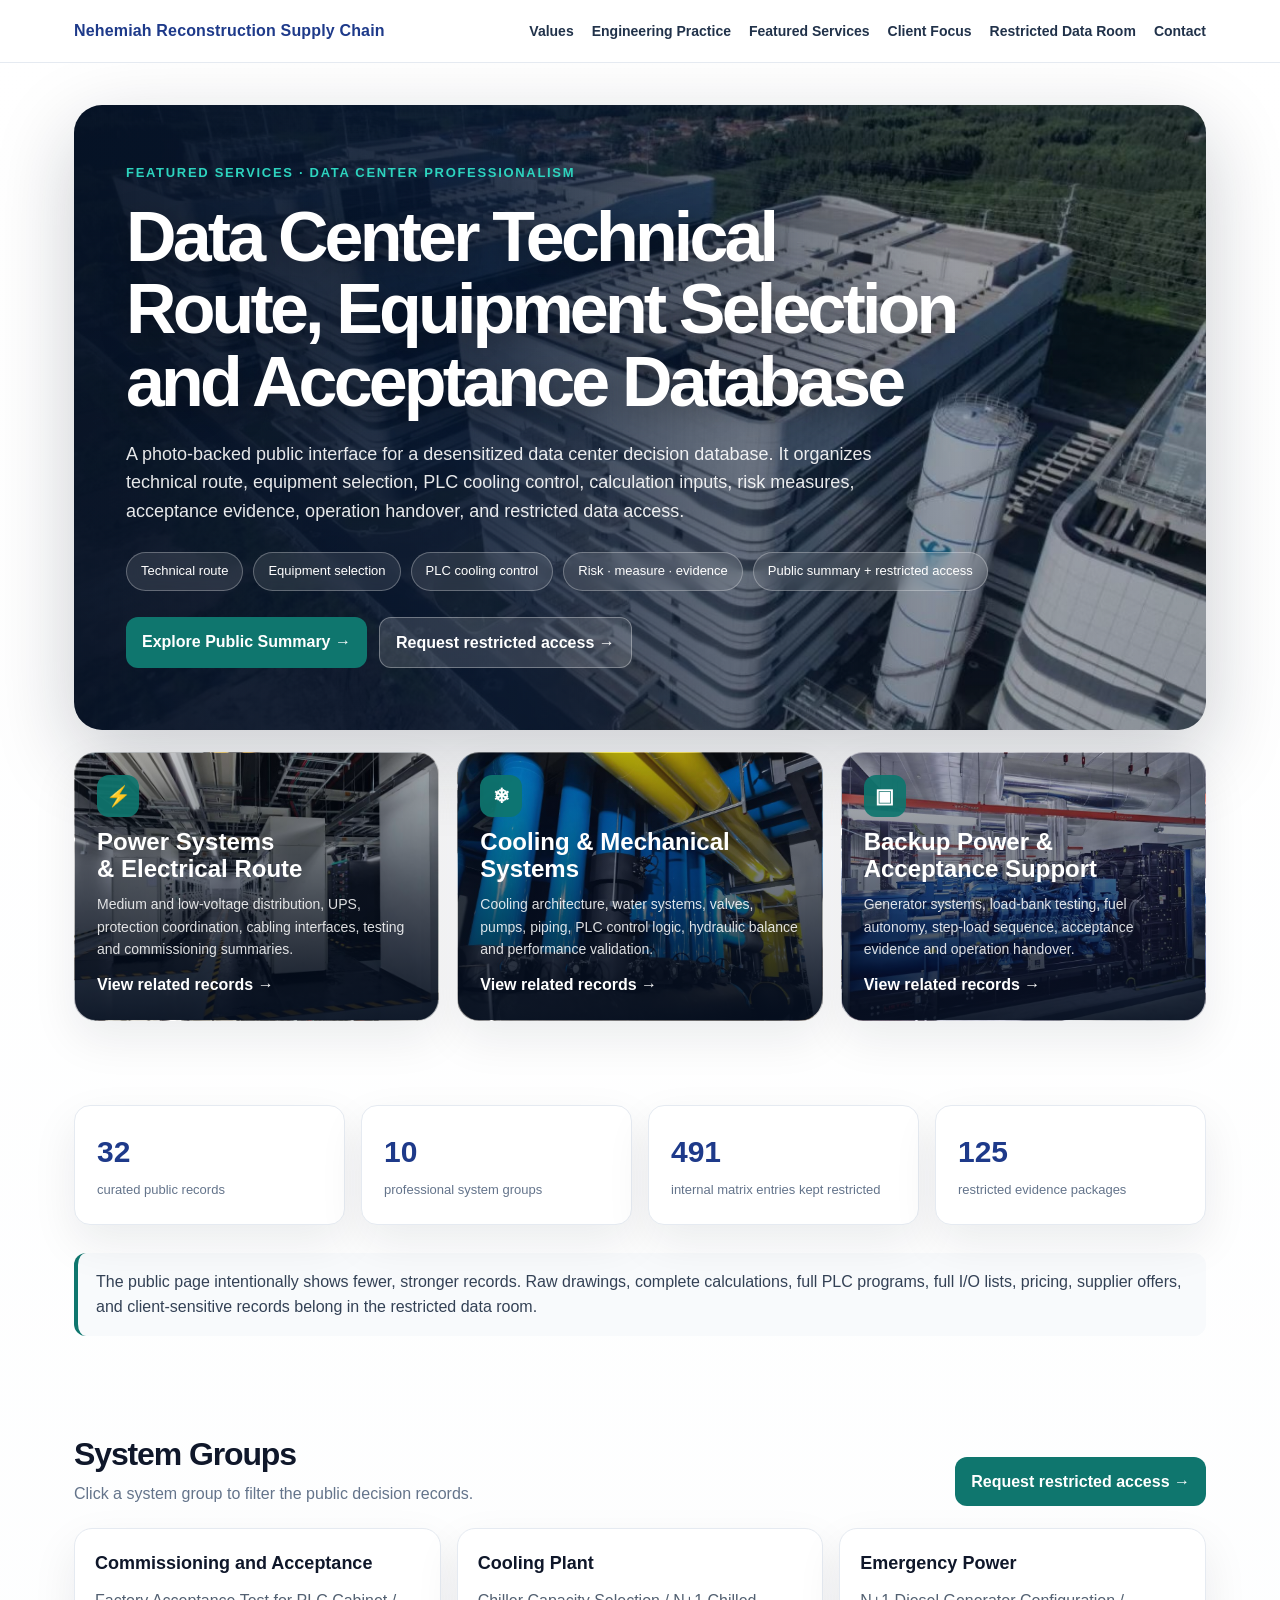
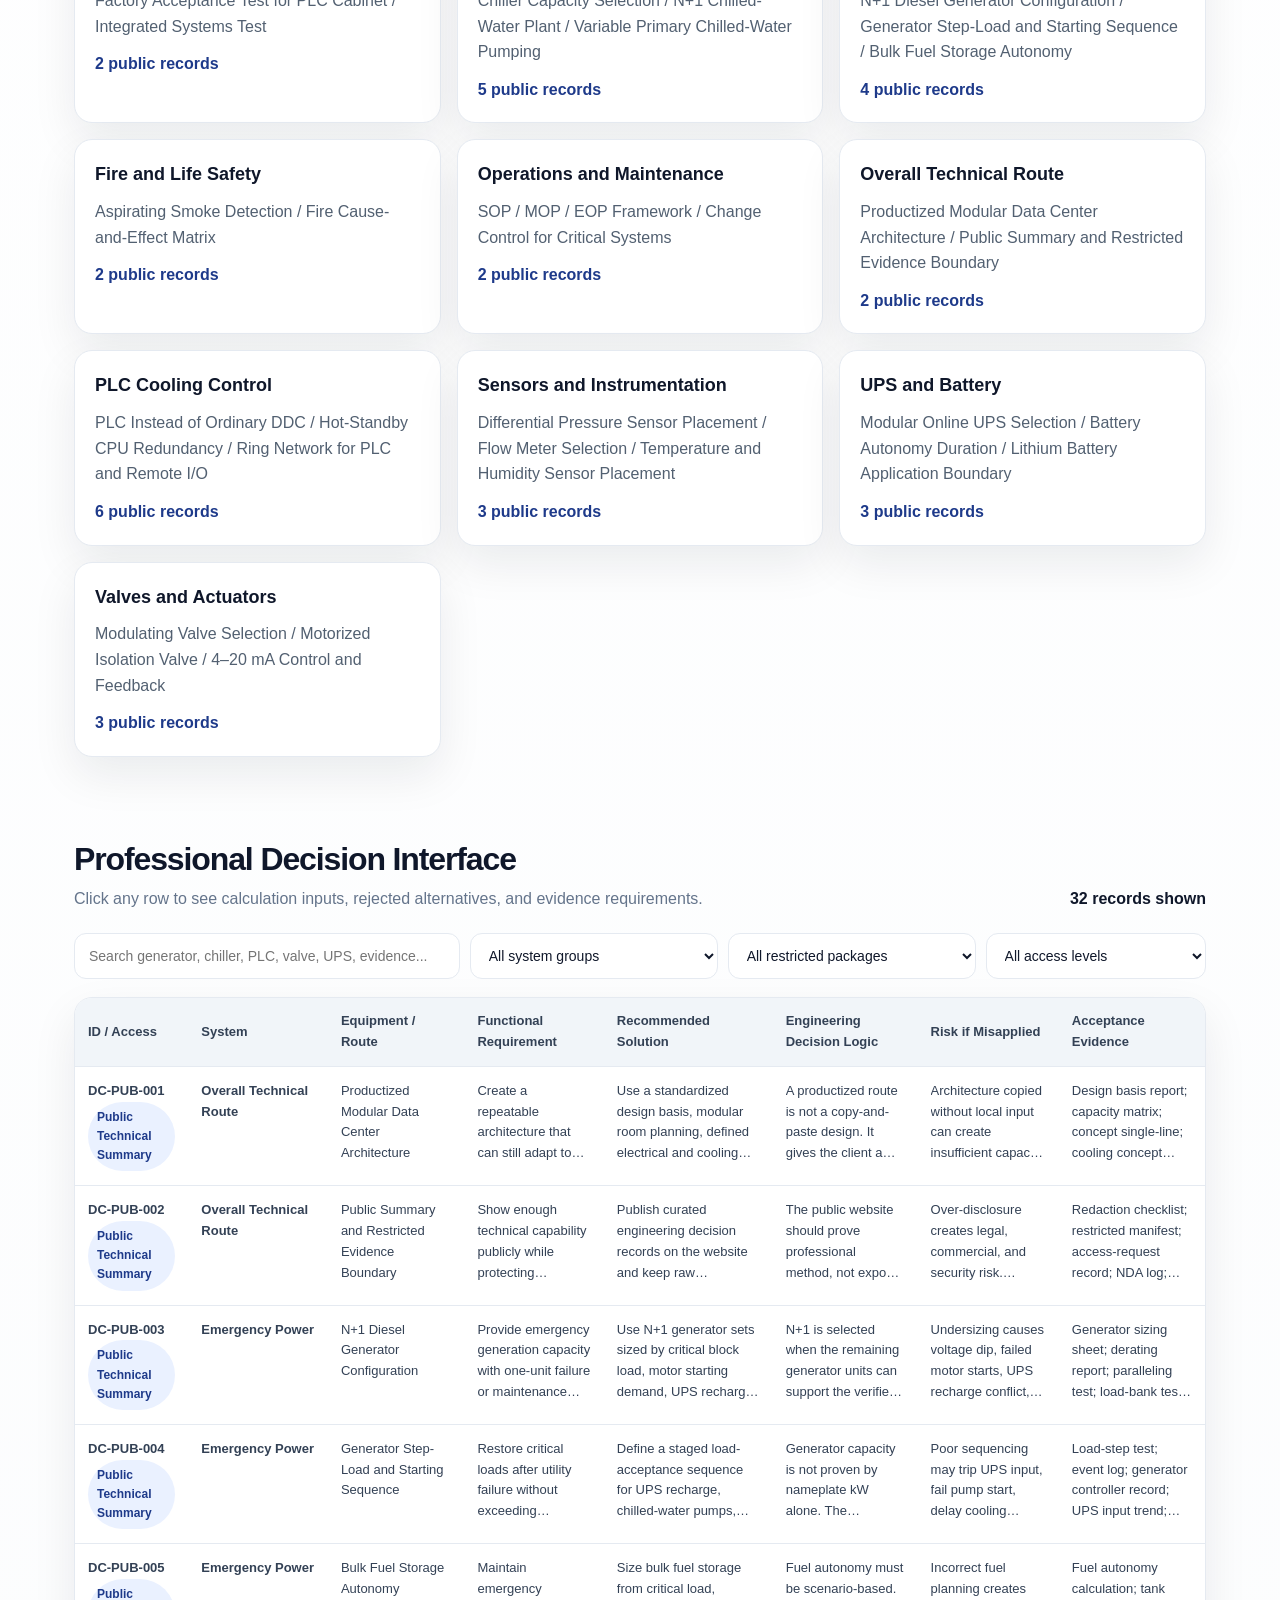
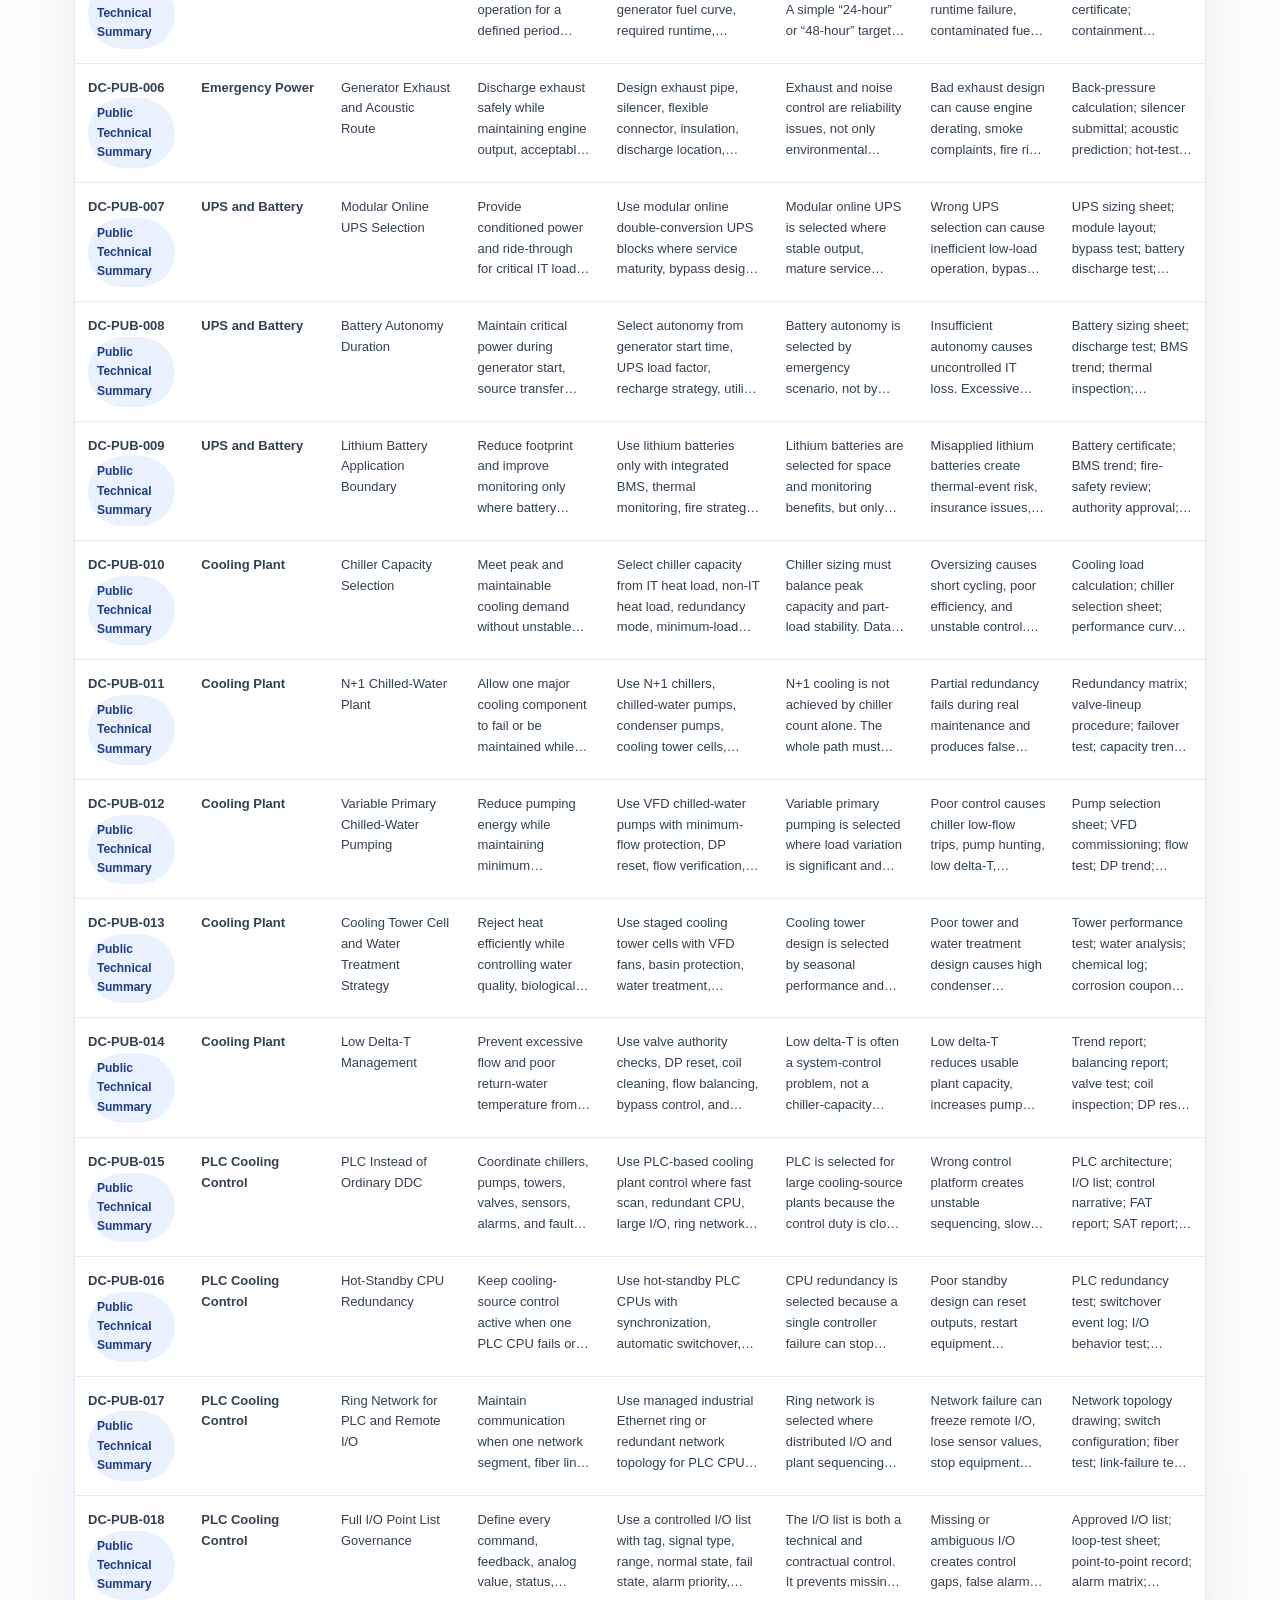
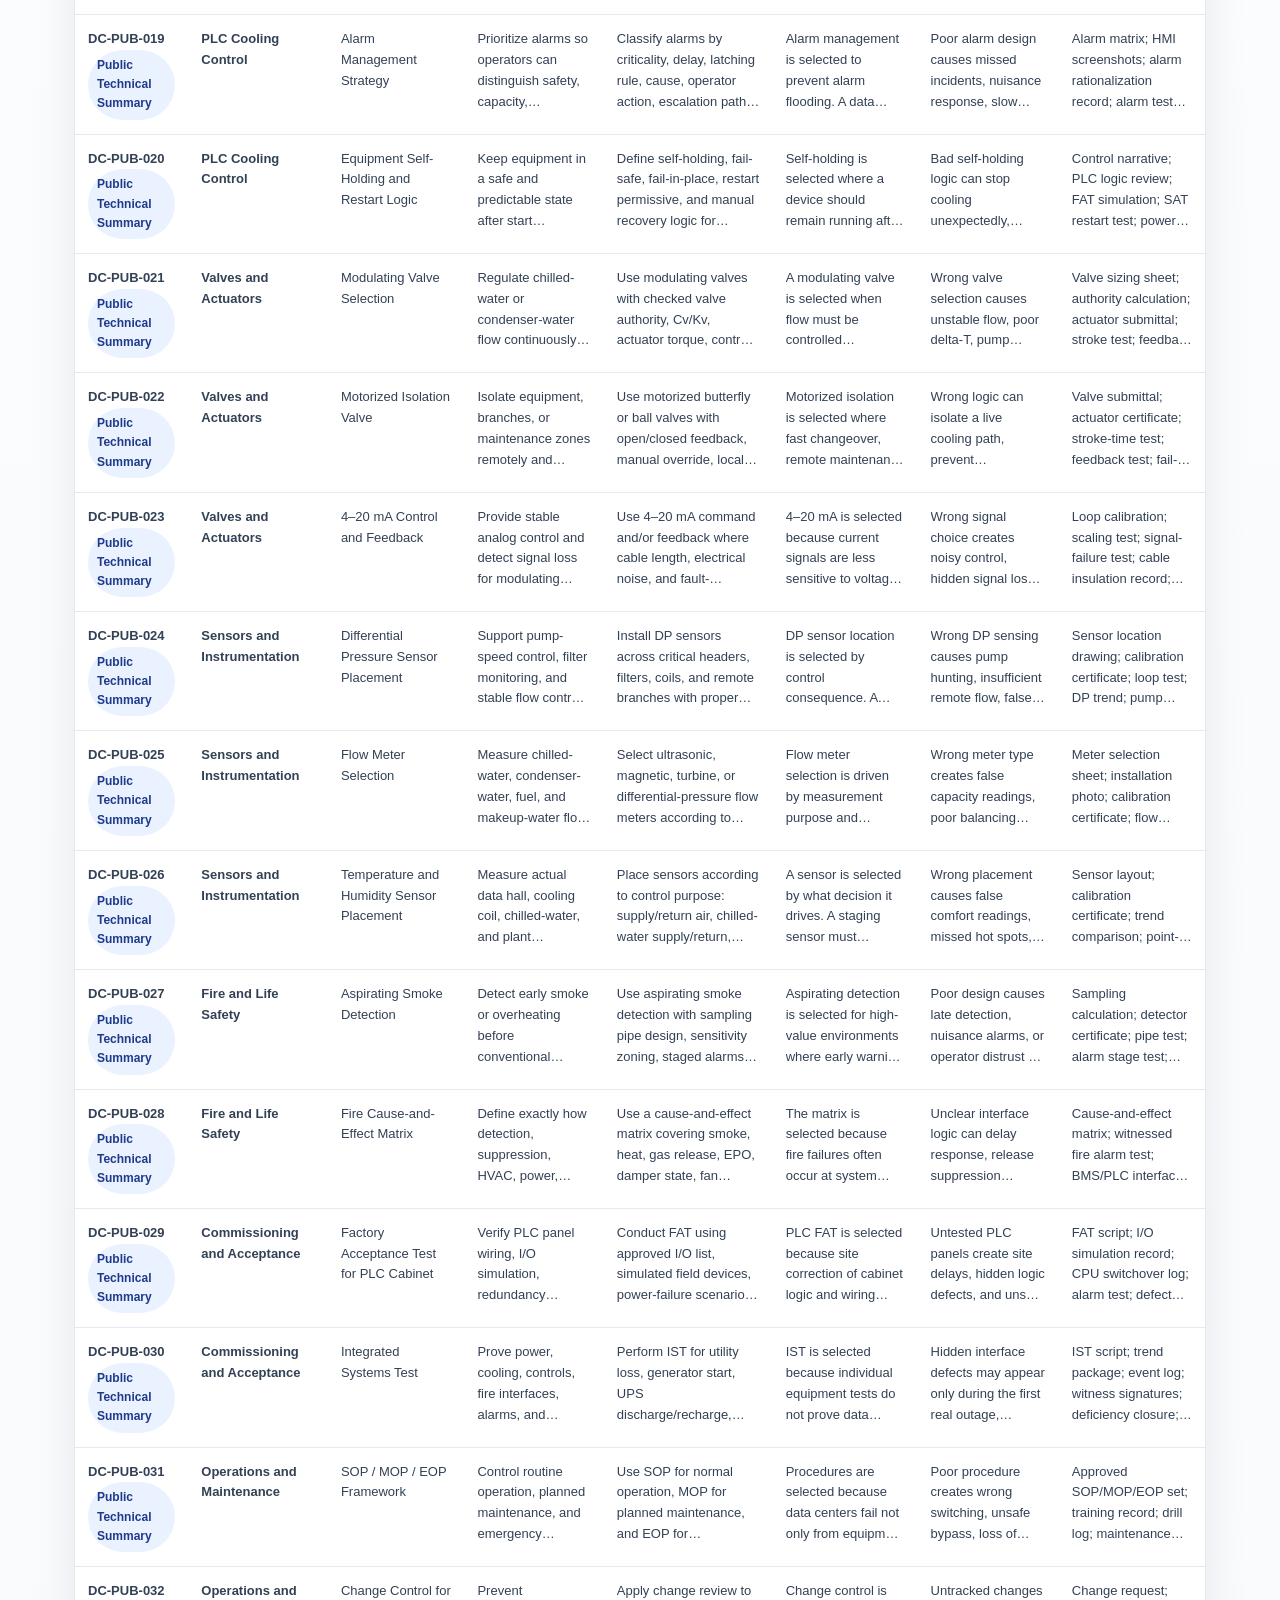
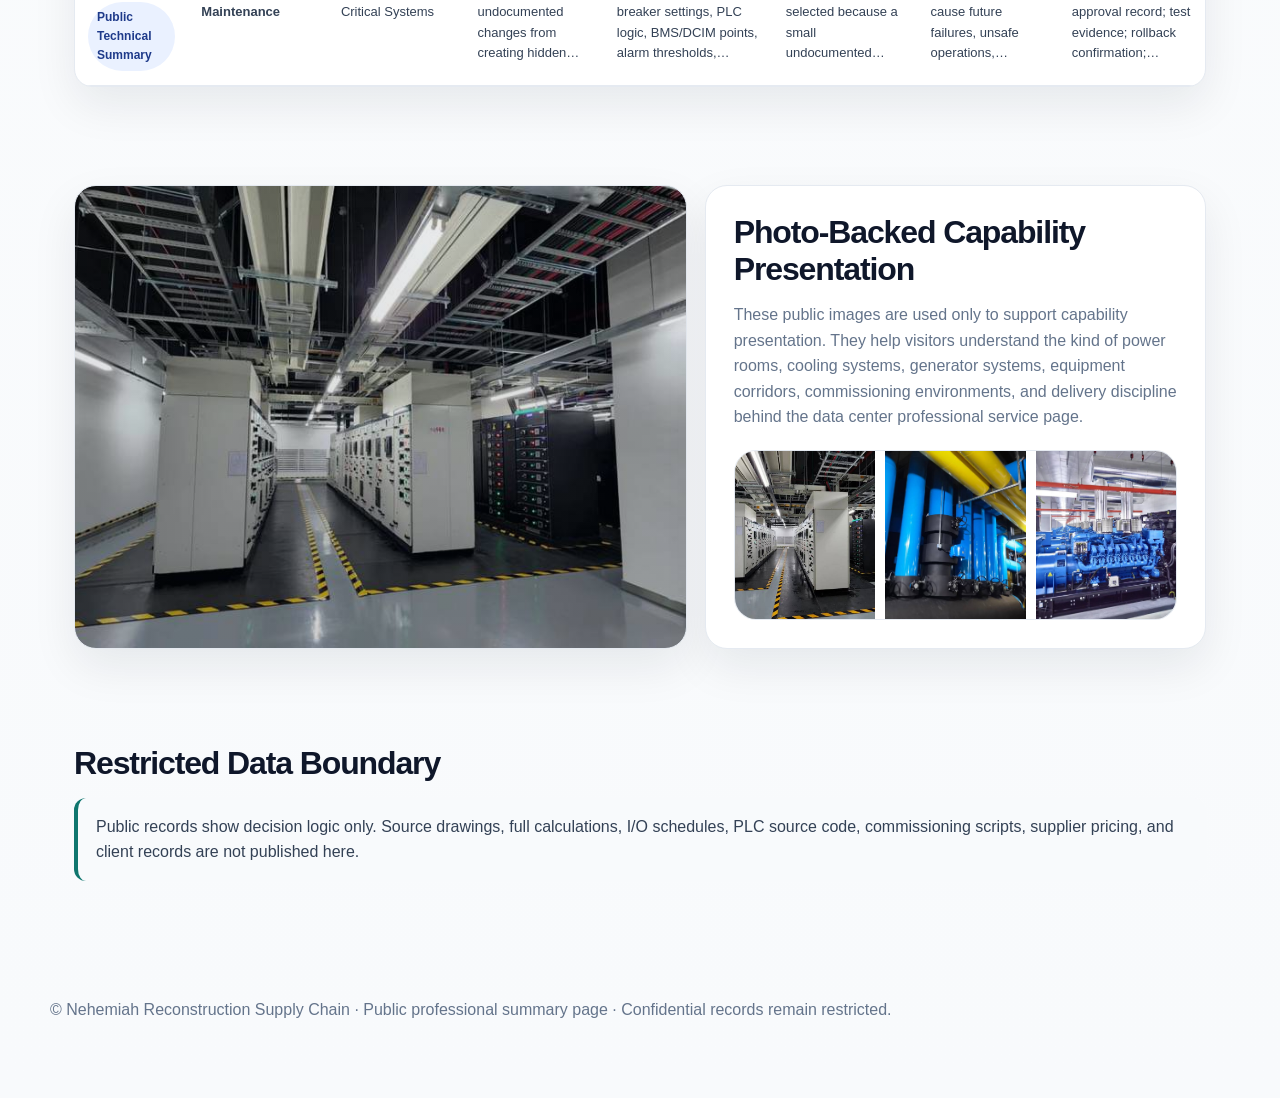
==== commit 2da4c9ce: "Add files via upload" ====
--- a/featured/data-center.html
+++ b/featured/data-center.html
@@ -4,11 +4,11 @@
   <meta charset="UTF-8" />
   <meta name="viewport" content="width=device-width, initial-scale=1.0" />
   <title>Data Center Professionalism | Nehemiah Reconstruction Supply Chain</title>
-  <meta name="description" content="A curated public technical database for data center technical route, equipment selection, engineering decision logic, risk control, acceptance evidence, and restricted data access." />
+  <meta name="description" content="A curated public professional database for data center technical route, equipment selection, engineering decision logic, risk control and acceptance evidence." />
   <style>
     :root {
-      --navy:#10243a; --ink:#0f172a; --muted:#5f6b7a; --line:#e5eaf1; --soft:#f6f8fb;
-      --green:#0f766e; --blue:#1e3a8a; --gold:#b7791f; --white:#fff; --shadow:0 18px 45px rgba(15,23,42,.08);
+      --navy:#10243a; --ink:#0f172a; --muted:#5f6b7a; --line:#e5eaf1; --soft:#f7f9fc;
+      --green:#0f766e; --blue:#1e3a8a; --orange:#9a3412; --white:#fff; --shadow:0 18px 45px rgba(15,23,42,.08);
     }
     * { box-sizing:border-box; }
     html { scroll-behavior:smooth; }
@@ -21,9 +21,9 @@
     .navlinks { display:flex; flex-wrap:wrap; gap:18px; align-items:center; font-size:14px; text-transform:capitalize; }
     .navlinks a { color:#21324a; font-weight:600; }
     .container { max-width:1180px; margin:0 auto; padding:0 24px; }
-    .hero { padding:68px 0 44px; }
+    .hero { padding:64px 0 40px; }
     .kicker { color:var(--green); text-transform:uppercase; font-size:13px; font-weight:800; letter-spacing:.13em; }
-    h1 { font-size:clamp(42px,6.6vw,72px); line-height:1.02; margin:18px 0 22px; letter-spacing:-.055em; max-width:940px; }
+    h1 { font-size:clamp(42px,6.4vw,70px); line-height:1.03; margin:18px 0 22px; letter-spacing:-.055em; max-width:930px; }
     .lead { max-width:900px; color:#334155; font-size:18px; }
     .chips { display:flex; flex-wrap:wrap; gap:10px; margin:26px 0; }
     .chip { border:1px solid var(--line); border-radius:999px; padding:8px 14px; background:#fff; color:#334155; font-size:13px; }
@@ -37,12 +37,12 @@
     h2 { font-size:32px; line-height:1.15; margin:0 0 8px; letter-spacing:-.035em; }
     .subtle { color:#64748b; margin:0; }
     .group-grid { display:grid; grid-template-columns:repeat(3,1fr); gap:16px; }
-    .group-card { background:#fff; border:1px solid var(--line); border-radius:18px; padding:20px; min-height:132px; box-shadow:var(--shadow); cursor:pointer; transition:.18s ease; }
+    .group-card { background:#fff; border:1px solid var(--line); border-radius:18px; padding:20px; min-height:138px; box-shadow:var(--shadow); cursor:pointer; transition:.18s ease; }
     .group-card:hover { transform:translateY(-2px); border-color:#b7c4d3; }
     .group-card h3 { margin:0 0 10px; font-size:18px; }
     .group-card p { margin:0; color:#526071; }
     .group-card .count { display:inline-block; margin-top:12px; color:var(--blue); font-weight:800; }
-    .toolbar { display:grid; grid-template-columns:1.5fr .8fr .8fr .8fr; gap:10px; margin:18px 0; }
+    .toolbar { display:grid; grid-template-columns:1.4fr .9fr .9fr .8fr; gap:10px; margin:18px 0; }
     input, select { width:100%; padding:13px 14px; border:1px solid var(--line); border-radius:12px; background:#fff; font-size:14px; color:#0f172a; }
     .table-wrap { overflow:auto; border:1px solid var(--line); border-radius:18px; background:#fff; box-shadow:var(--shadow); }
     table { width:100%; min-width:1120px; border-collapse:collapse; font-size:13px; }
@@ -51,9 +51,10 @@
     tr.record-row { cursor:pointer; }
     tr.record-row:hover { background:#f8fafc; }
     .badge { display:inline-block; border-radius:999px; background:#eaf1ff; color:#1e3a8a; padding:6px 9px; font-size:12px; font-weight:800; }
+    .badge.request { background:#fff7ed; color:#9a3412; }
     .small { color:#64748b; font-size:12px; display:block; margin-top:4px; }
-    .truncate { max-width:240px; display:-webkit-box; -webkit-line-clamp:4; -webkit-box-orient:vertical; overflow:hidden; }
-    .detail { display:none; position:fixed; inset:0; background:rgba(15,23,42,.44); z-index:50; padding:24px; overflow:auto; }
+    .truncate { max-width:260px; display:-webkit-box; -webkit-line-clamp:4; -webkit-box-orient:vertical; overflow:hidden; }
+    .detail { display:none; position:fixed; inset:0; background:rgba(15,23,42,.46); z-index:50; padding:24px; overflow:auto; }
     .detail.open { display:block; }
     .panel { max-width:980px; margin:30px auto; background:#fff; border-radius:22px; box-shadow:0 30px 80px rgba(15,23,42,.24); overflow:hidden; }
     .panel-head { padding:24px 28px; border-bottom:1px solid var(--line); display:flex; justify-content:space-between; gap:16px; }
@@ -74,6 +75,138 @@
       .toolbar { grid-template-columns:1fr; }
       h1 { font-size:42px; }
     }
+  
+    :root {
+      --hero-photo: url('[data-uri]');
+      --photo-electrical: url('[data-uri]